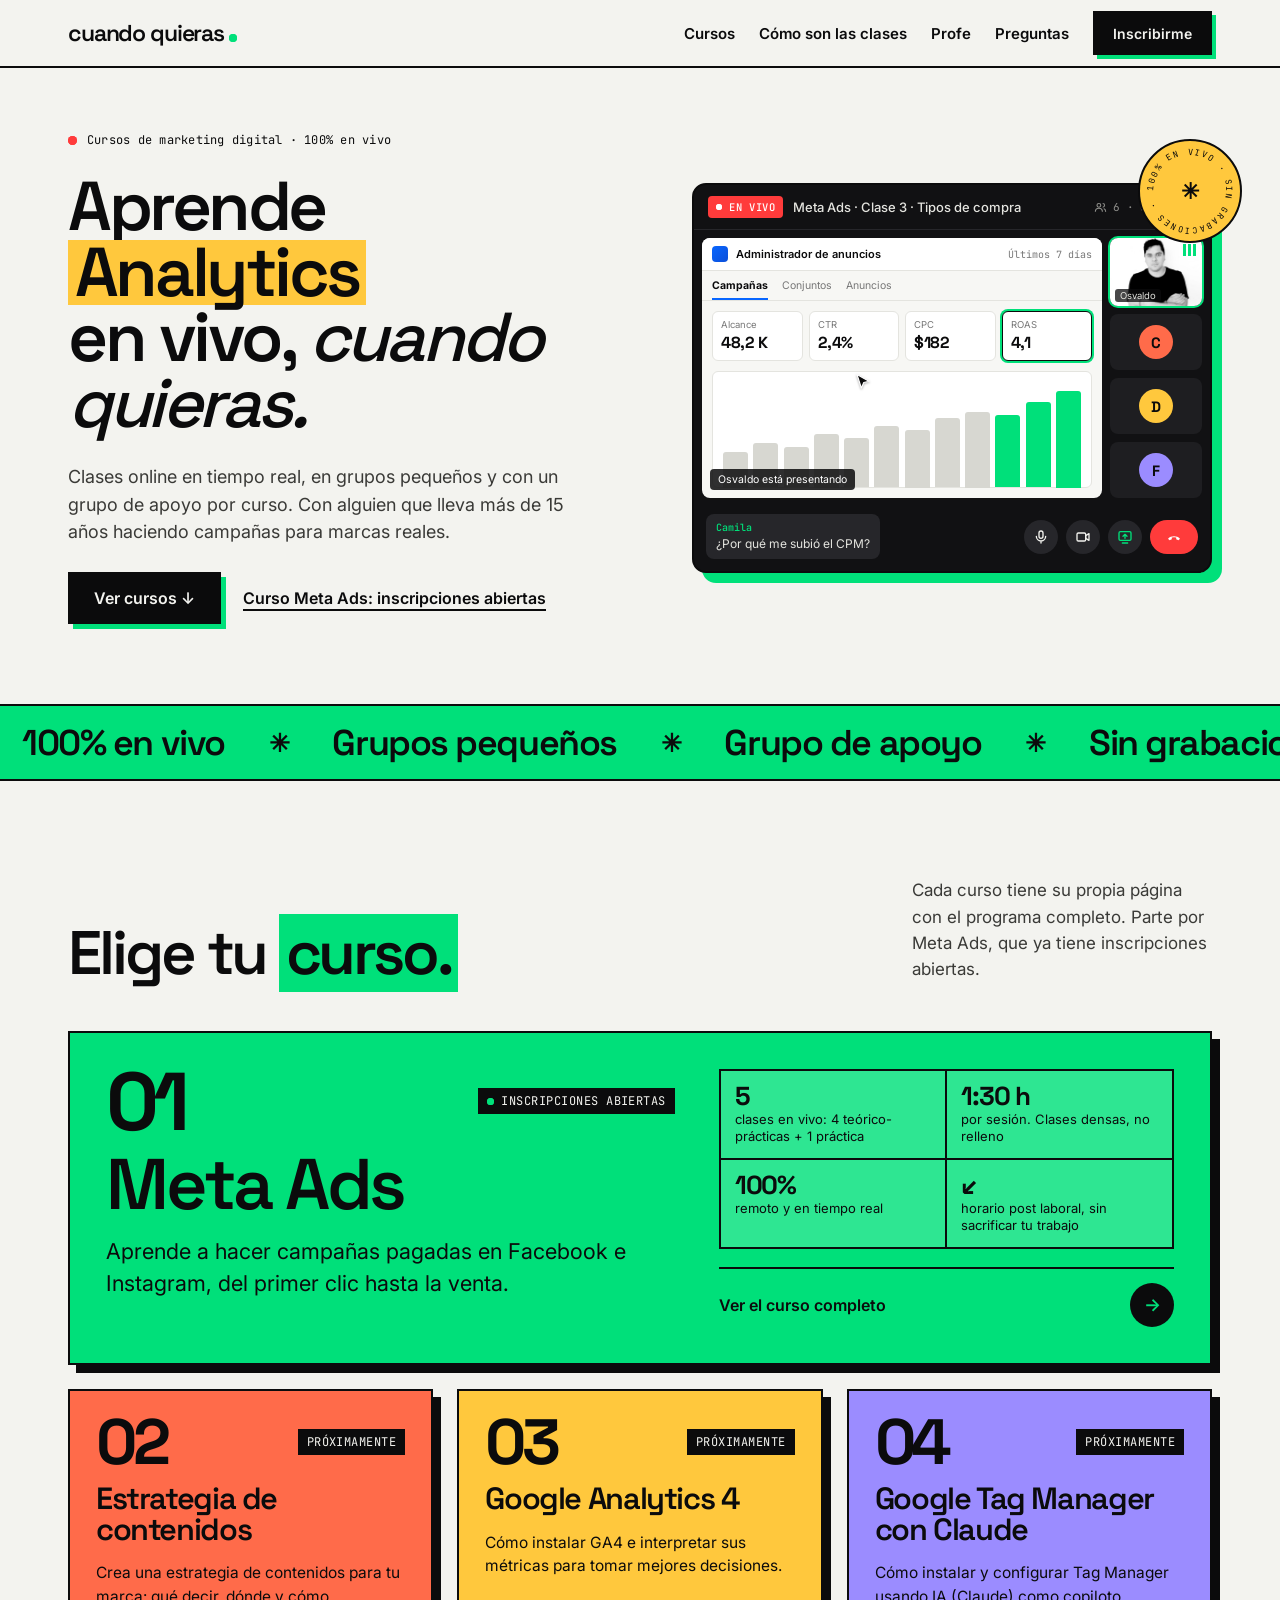
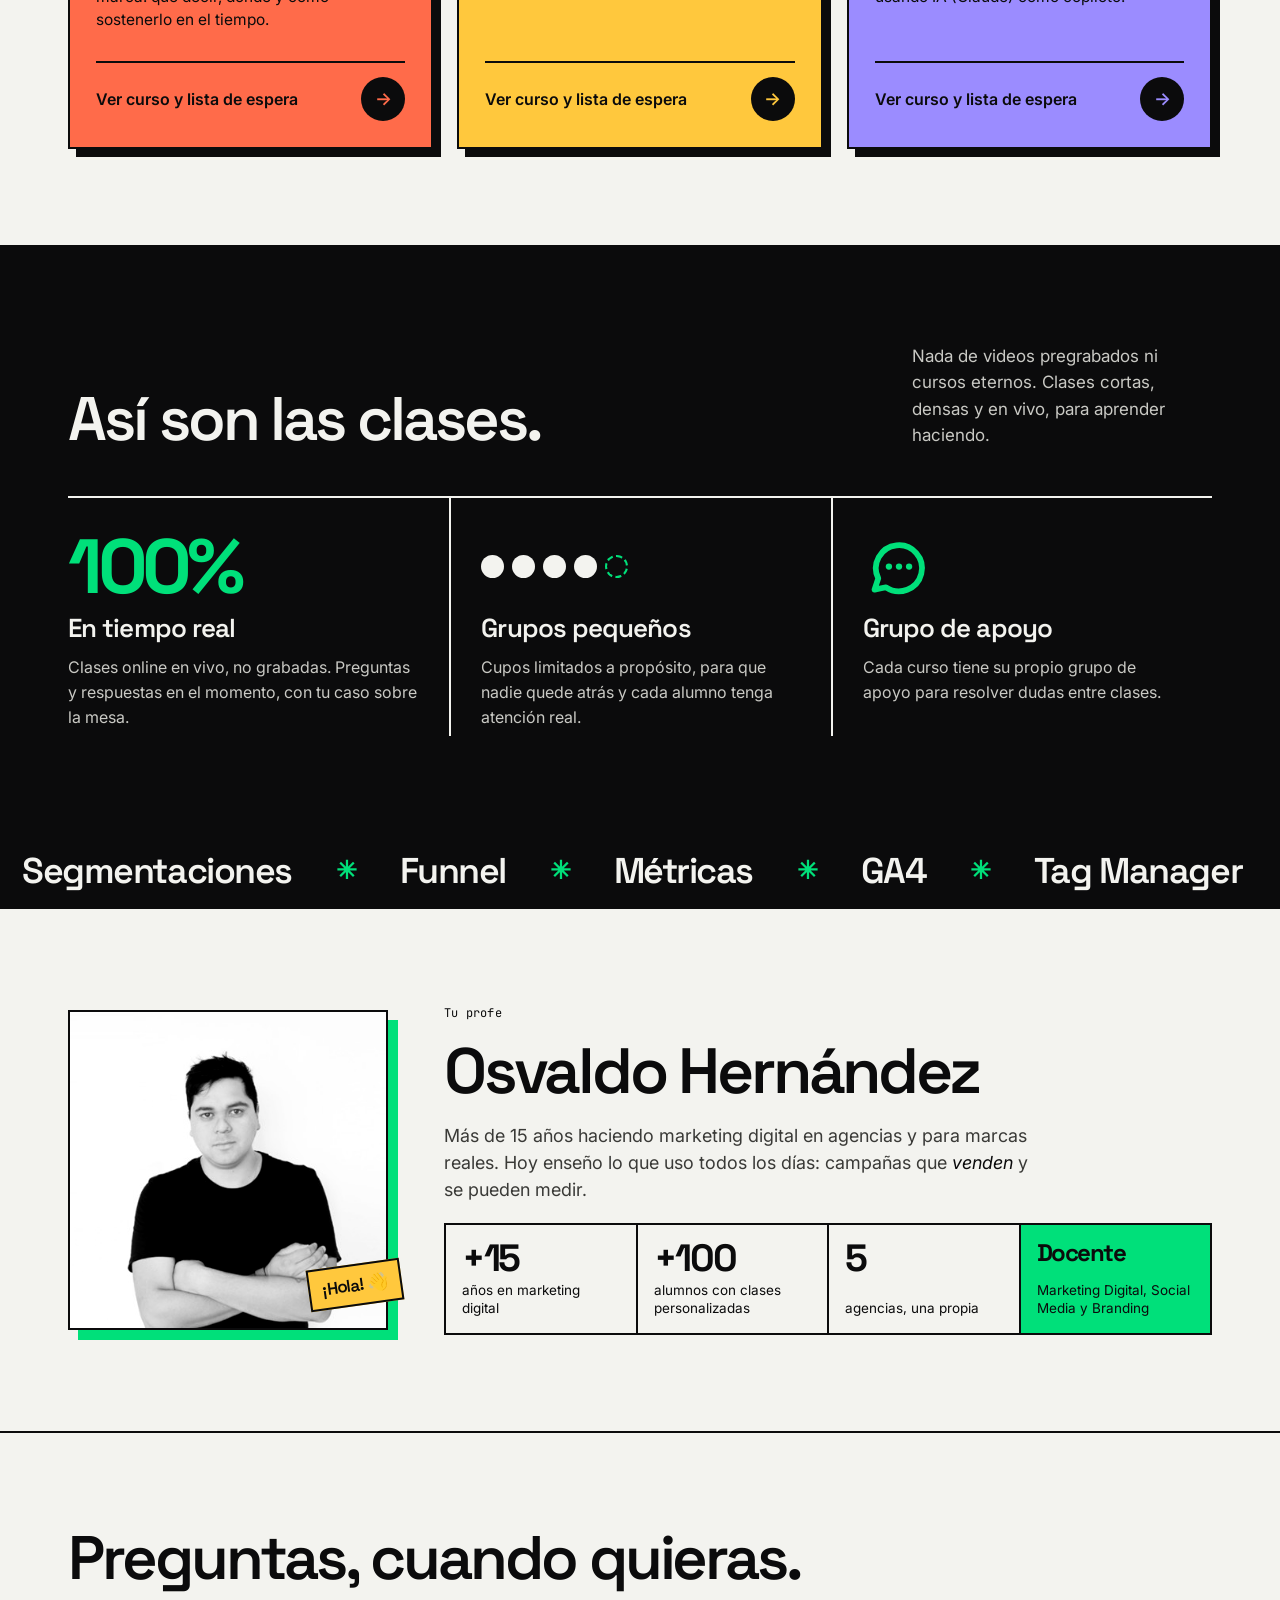
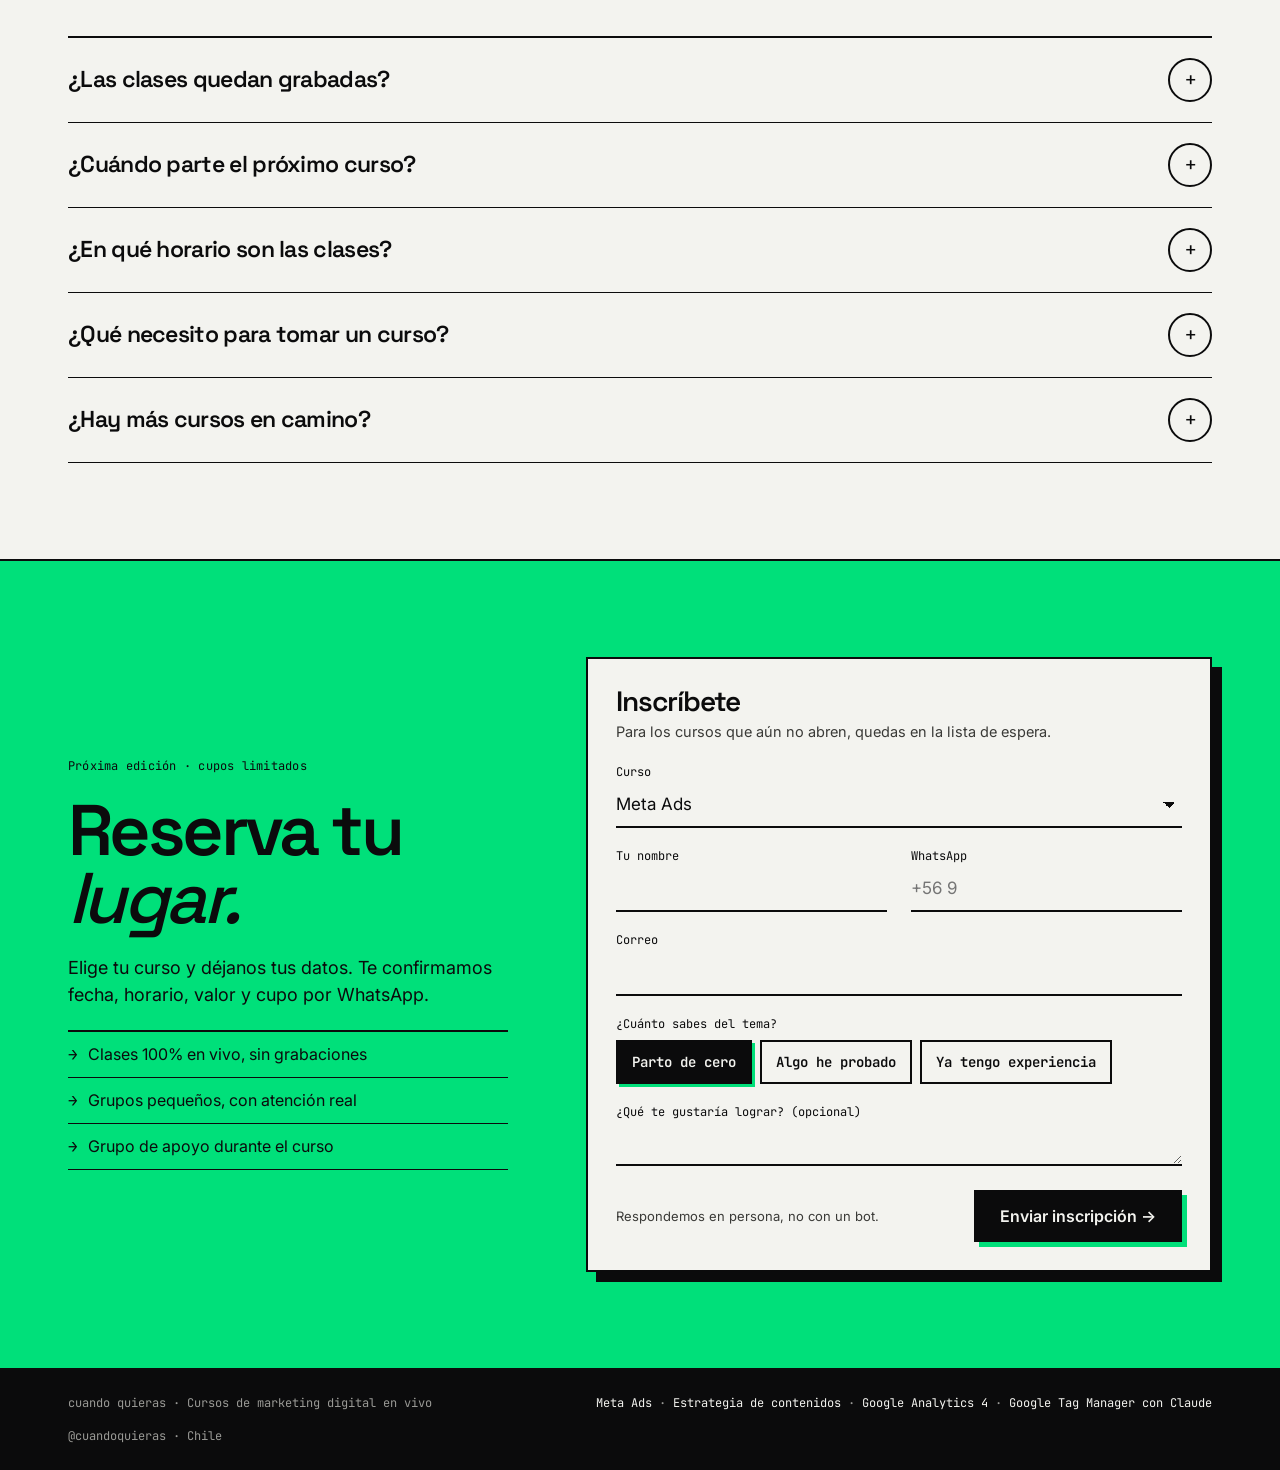
==== index.html @ 3cc482c2 "Etiqueta del botón y asunto correctos desde el HTML en cursos con lista de espera Co-Authored-By: Cl" ====
<!DOCTYPE html>
<html lang="es">
<head>
<meta charset="utf-8">
<!-- Google Tag Manager -->
<script>(function(w,d,s,l,i){w[l]=w[l]||[];w[l].push({'gtm.start':
new Date().getTime(),event:'gtm.js'});var f=d.getElementsByTagName(s)[0],
j=d.createElement(s),dl=l!='dataLayer'?'&l='+l:'';j.async=true;j.src=
'https://www.googletagmanager.com/gtm.js?id='+i+dl;f.parentNode.insertBefore(j,f);
})(window,document,'script','dataLayer','GTM-MJT5ZW97');</script>
<!-- End Google Tag Manager -->
<!-- Meta Pixel Code -->
<script>
!function(f,b,e,v,n,t,s)
{if(f.fbq)return;n=f.fbq=function(){n.callMethod?
n.callMethod.apply(n,arguments):n.queue.push(arguments)};
if(!f._fbq)f._fbq=n;n.push=n;n.loaded=!0;n.version='2.0';
n.queue=[];t=b.createElement(e);t.async=!0;
t.src=v;s=b.getElementsByTagName(e)[0];
s.parentNode.insertBefore(t,s)}(window, document,'script',
'https://connect.facebook.net/en_US/fbevents.js');
fbq('init', '610903285378216');
fbq('track', 'PageView');
</script>
<noscript><img height="1" width="1" style="display:none" alt="" src="https://www.facebook.com/tr?id=610903285378216&ev=PageView&noscript=1"></noscript>
<!-- End Meta Pixel Code -->
<meta name="viewport" content="width=device-width, initial-scale=1, viewport-fit=cover">
<title>cuando quieras — Cursos de marketing digital 100% en vivo</title>
<meta name="description" content="Cursos de Meta Ads, Google Analytics, Tag Manager y estrategia de contenidos. Clases 100% en vivo, en grupos pequeños y con grupo de apoyo.">
<link rel="canonical" href="https://www.cuandoquieras.website/">
<meta name="theme-color" content="#F3F3EF">
<meta property="og:type" content="website">
<meta property="og:title" content="cuando quieras — Cursos de marketing digital 100% en vivo">
<meta property="og:description" content="Cursos de Meta Ads, Google Analytics, Tag Manager y estrategia de contenidos. Clases 100% en vivo, en grupos pequeños y con grupo de apoyo.">
<meta property="og:url" content="https://www.cuandoquieras.website/">
<meta property="og:image" content="https://www.cuandoquieras.website/og-image.png">
<meta property="og:locale" content="es_CL">
<meta name="twitter:card" content="summary_large_image">
<link rel="icon" type="image/png" sizes="64x64" href="/favicon.png">
<link rel="apple-touch-icon" href="/apple-touch-icon.png">
<link rel="preconnect" href="https://fonts.googleapis.com">
<link rel="preconnect" href="https://fonts.gstatic.com" crossorigin>
<link href="https://fonts.googleapis.com/css2?family=Space+Grotesk:wght@500;600;700&family=Inter:wght@400;500;600&family=JetBrains+Mono:wght@400;500&display=swap" rel="stylesheet">
<link rel="stylesheet" href="/styles.css">
</head>
<body class="c-green">
<!-- Google Tag Manager (noscript) -->
<noscript><iframe src="https://www.googletagmanager.com/ns.html?id=GTM-MJT5ZW97" height="0" width="0" style="display:none;visibility:hidden" title="Google Tag Manager"></iframe></noscript>
<!-- End Google Tag Manager (noscript) -->
<header class="top">
<div class="wrap">
<a href="/" class="logo" aria-label="cuando quieras, inicio">cuando quieras<span class="dot"></span></a>
<nav class="nav" aria-label="Principal">
<a href="/#cursos">Cursos</a>
<a href="/#clases">Cómo son las clases</a>
<a href="/#profe">Profe</a>
<a href="/#preguntas">Preguntas</a>
<a href="#inscribete" class="btn btn-ink" data-cta="header">Inscribirme</a>
</nav>
</div>
</header>

<main>
<section class="hero">
<div class="wrap">
<div class="hero-txt">
<span class="mono" style="display:inline-flex;align-items:center;gap:10px"><span class="dot" style="--dc:#FF3B3B"></span>Cursos de marketing digital · 100% en vivo</span>
<h1 class="display">Aprende <span class="rot" id="rot"><span class="rot-word">Meta Ads</span></span><br>en vivo, <em style="font-weight:500">cuando quieras.</em></h1>
<p class="hero-sub">Clases online en tiempo real, en grupos pequeños y con un grupo de apoyo por curso. Con alguien que lleva más de 15 años haciendo campañas para marcas reales.</p>
<div class="hero-cta">
<a href="#cursos" class="btn btn-ink">Ver cursos ↓</a>
<a href="/meta-ads" class="link">Curso Meta Ads: inscripciones abiertas</a>
</div>
</div>
<div class="hero-side"><div class="badge-spin" aria-hidden="true"><svg viewBox="0 0 132 132"><defs><path id="circ" d="M66,66 m-48,0 a48,48 0 1,1 96,0 a48,48 0 1,1 -96,0"/></defs><text font-family="JetBrains Mono, monospace" font-size="11.2" letter-spacing="2.4" fill="#0B0B0C"><textPath href="#circ">100% EN VIVO · SIN GRABACIONES · </textPath></text></svg><b>✳</b></div><div class="call" role="img" aria-label="Así se ve una clase: videollamada en vivo donde el profe comparte el administrador de anuncios con un grupo pequeño">
<div class="call-top"><span class="live-tag"><span class="dot"></span>EN VIVO</span><span class="call-title">Meta Ads · Clase 3 · Tipos de compra</span><span class="call-meta"><svg width="13" height="13" viewBox="0 0 24 24" fill="none" stroke="#8E8E8A" stroke-width="2"><circle cx="9" cy="8" r="3.5"/><path d="M2.5 20a6.5 6.5 0 0 1 13 0M16 4.5a3.5 3.5 0 0 1 0 7M18 14a6 6 0 0 1 3.5 6"/></svg>6 · <span id="live-clock">00:42:10</span></span></div>
<div class="call-body">
<div class="share">
<div class="share-bar"><i></i><span>Administrador de anuncios</span><span>Últimos 7 días</span></div>
<div class="share-tabs"><b>Campañas</b><span>Conjuntos</span><span>Anuncios</span></div>
<div class="kpis"><div class="kpi"><small>Alcance</small><b>48,2 K</b></div><div class="kpi"><small>CTR</small><b>2,4%</b></div><div class="kpi"><small>CPC</small><b>$182</b></div><div class="kpi focus"><small>ROAS</small><b>4,1</b></div></div>
<div class="chart"><i class="" style="height:34%;animation-delay:0.00s"></i><i class="" style="height:42%;animation-delay:0.06s"></i><i class="" style="height:38%;animation-delay:0.12s"></i><i class="" style="height:51%;animation-delay:0.18s"></i><i class="" style="height:47%;animation-delay:0.24s"></i><i class="" style="height:58%;animation-delay:0.30s"></i><i class="" style="height:55%;animation-delay:0.36s"></i><i class="" style="height:66%;animation-delay:0.42s"></i><i class="" style="height:72%;animation-delay:0.48s"></i><i class="g" style="height:69%;animation-delay:0.54s"></i><i class="g" style="height:81%;animation-delay:0.60s"></i><i class="g" style="height:92%;animation-delay:0.66s"></i></div>
<svg class="cursor" viewBox="0 0 24 24"><path d="M4 2l16 9-7 1.6L9.8 20z" fill="#0B0B0C" stroke="#fff" stroke-width="1.5" stroke-linejoin="round"/></svg>
<span class="presenting">Osvaldo está presentando</span>
</div>
<div class="people">
<div class="p host"><img src="/osvaldo.jpg" alt=""><span class="eq"><i></i><i></i><i></i></span><span class="nm">Osvaldo</span></div>
<div class="p"><span class="av" style="background:#FF6B4A">C</span></div>
<div class="p"><span class="av" style="background:#FFC83D">D</span></div>
<div class="p"><span class="av" style="background:#9B8CFF">F</span></div>
</div>
</div>
<div class="call-foot"><div class="toast" id="live-chat" aria-hidden="true"><b>Camila</b>¿Por qué me subió el CPM?</div><div class="ctrls"><span class="ctrl"><svg viewBox="0 0 24 24" fill="none" stroke="#F3F3EF" stroke-width="2" stroke-linecap="round"><rect x="9" y="3" width="6" height="11" rx="3"/><path d="M5 11a7 7 0 0 0 14 0M12 18v3"/></svg></span><span class="ctrl"><svg viewBox="0 0 24 24" fill="none" stroke="#F3F3EF" stroke-width="2" stroke-linejoin="round"><rect x="3" y="6" width="13" height="12" rx="2"/><path d="M16 10l5-3v10l-5-3z"/></svg></span><span class="ctrl"><svg viewBox="0 0 24 24" fill="none" stroke="#00E07A" stroke-width="2" stroke-linecap="round" stroke-linejoin="round"><rect x="3" y="4" width="18" height="13" rx="2"/><path d="M12 14V8M9 11l3-3 3 3M8 21h8"/></svg></span><span class="ctrl end"><svg viewBox="0 0 24 24" fill="#fff"><path d="M3 14.5c4.9-4.7 13.1-4.7 18 0l-2.3 2.3-3.4-1.6v-2.4a11 11 0 0 0-6.6 0v2.4l-3.4 1.6z"/></svg></span></div></div>
</div></div>
</div>
</section>
<div class="band " aria-hidden="true"><div class="band-track"><span>100% en vivo</span><span>Grupos pequeños</span><span>Grupo de apoyo</span><span>Sin grabaciones</span><span>Horario post laboral</span><span>100% en vivo</span><span>Grupos pequeños</span><span>Grupo de apoyo</span><span>Sin grabaciones</span><span>Horario post laboral</span></div></div>

<section class="sec" id="cursos">
<div class="wrap sec-in">
<div class="sec-head"><h2 class="display">Elige tu <span class="hl">curso.</span></h2><p>Cada curso tiene su propia página con el programa completo. Parte por Meta Ads, que ya tiene inscripciones abiertas.</p></div>
<div class="courses">
<a href="/meta-ads" class="course feat c-green" data-curso="meta-ads">
<div class="feat-l">
<div class="course-top"><span class="course-n">01</span><span class="status"><span class="dot"></span>INSCRIPCIONES ABIERTAS</span></div>
<h3>Meta Ads</h3>
<p style="font-size:clamp(19px,1.7vw,24px);max-width:620px">Aprende a hacer campañas pagadas en Facebook e Instagram, del primer clic hasta la venta.</p>
</div>
<div class="feat-r">
<div class="feat-facts"><div><b>5</b><span>clases en vivo: 4 teórico-prácticas + 1 práctica</span></div><div><b>1:30 h</b><span>por sesión. Clases densas, no relleno</span></div><div><b>100%</b><span>remoto y en tiempo real</span></div><div><b>↙</b><span>horario post laboral, sin sacrificar tu trabajo</span></div></div>
<div class="course-go">Ver el curso completo<span class="arr">→</span></div>
</div>
</a>
<a href="/estrategia-de-contenidos" class="course c-coral" data-curso="estrategia-de-contenidos">
<div class="course-top"><span class="course-n">02</span><span class="status">PRÓXIMAMENTE</span></div>
<h3>Estrategia de contenidos</h3>
<p>Crea una estrategia de contenidos para tu marca: qué decir, dónde y cómo sostenerlo en el tiempo.</p>
<div class="course-go">Ver curso y lista de espera<span class="arr">→</span></div>
</a>
<a href="/google-analytics" class="course c-sun" data-curso="google-analytics">
<div class="course-top"><span class="course-n">03</span><span class="status">PRÓXIMAMENTE</span></div>
<h3>Google Analytics 4</h3>
<p>Cómo instalar GA4 e interpretar sus métricas para tomar mejores decisiones.</p>
<div class="course-go">Ver curso y lista de espera<span class="arr">→</span></div>
</a>
<a href="/google-tag-manager" class="course c-lila" data-curso="google-tag-manager">
<div class="course-top"><span class="course-n">04</span><span class="status">PRÓXIMAMENTE</span></div>
<h3>Google Tag Manager con Claude</h3>
<p>Cómo instalar y configurar Tag Manager usando IA (Claude) como copiloto.</p>
<div class="course-go">Ver curso y lista de espera<span class="arr">→</span></div>
</a>
</div>
</div>
</section>

<section class="sec dark" id="clases">
<div class="wrap sec-in">
<div class="sec-head"><h2 class="display">Así son las clases.</h2><p>Nada de videos pregrabados ni cursos eternos. Clases cortas, densas y en vivo, para aprender haciendo.</p></div>
<div class="attrs">
<div class="attr"><span class="attr-big">100%</span><h3>En tiempo real</h3><p>Clases online en vivo, no grabadas. Preguntas y respuestas en el momento, con tu caso sobre la mesa.</p></div>
<div class="attr"><span class="seats" aria-hidden="true"><i></i><i></i><i></i><i></i><i></i></span><h3>Grupos pequeños</h3><p>Cupos limitados a propósito, para que nadie quede atrás y cada alumno tenga atención real.</p></div>
<div class="attr"><span class="attr-ico" aria-hidden="true"><svg viewBox="0 0 24 24" fill="none"><path d="M4 20l1.3-3.9A8 8 0 1 1 8 19.2L4 20z" stroke="#00E07A" stroke-width="2" stroke-linejoin="round"/><circle cx="9" cy="12" r="1.1" fill="#00E07A"/><circle cx="12.5" cy="12" r="1.1" fill="#00E07A"/><circle cx="16" cy="12" r="1.1" fill="#00E07A"/></svg></span><h3>Grupo de apoyo</h3><p>Cada curso tiene su propio grupo de apoyo para resolver dudas entre clases.</p></div>
</div>
</div>
</section>
<div class="band ink" aria-hidden="true"><div class="band-track"><span>Segmentaciones</span><span>Funnel</span><span>Métricas</span><span>GA4</span><span>Tag Manager</span><span>Contenidos</span><span>Campañas reales</span><span>Segmentaciones</span><span>Funnel</span><span>Métricas</span><span>GA4</span><span>Tag Manager</span><span>Contenidos</span><span>Campañas reales</span></div></div>

<section class="sec" id="profe">
<div class="wrap sec-in">
<div class="profe">
<div class="profe-pic"><div class="ph"><img src="/osvaldo.jpg" alt="Osvaldo Hernández, profe de cuando quieras" width="400" height="400"></div><span class="sticker">¡Hola! 👋</span></div>
<div class="profe-txt">
<span class="mono">Tu profe</span>
<h2 class="display">Osvaldo Hernández</h2>
<p>Más de 15 años haciendo marketing digital en agencias y para marcas reales. Hoy enseño lo que uso todos los días: campañas que <em style="color:var(--ink)">venden</em> y se pueden medir.</p>
<div class="stats">
<div><b>+15</b><span>años en marketing digital</span></div>
<div><b>+100</b><span>alumnos con clases personalizadas</span></div>
<div><b>5</b><span>agencias, una propia</span></div>
<div style="background:var(--green)"><b style="font-size:24px;line-height:1">Docente</b><span>Marketing Digital, Social Media y Branding</span></div>
</div>
</div>
</div>
</div>
</section>

<section class="sec" id="preguntas">
<div class="wrap sec-in">
<div class="sec-head"><h2 class="display">Preguntas, cuando quieras.</h2></div>
<div class="faq"><details><summary>¿Las clases quedan grabadas?</summary><p>No. Las clases son 100% en vivo, en tiempo real. Por eso los grupos son pequeños y cada curso tiene su grupo de apoyo para las dudas entre clases.</p></details><details><summary>¿Cuándo parte el próximo curso?</summary><p>Cada edición tiene cupos limitados. Inscríbete y te confirmamos por WhatsApp la fecha, el horario, el valor y tu cupo.</p></details><details><summary>¿En qué horario son las clases?</summary><p>En horario post laboral, pensado para quienes trabajan durante el día.</p></details><details><summary>¿Qué necesito para tomar un curso?</summary><p>Un computador con buena conexión a internet. Las clases son 100% remotas.</p></details><details><summary>¿Hay más cursos en camino?</summary><p>Sí: Estrategia de contenidos, Google Analytics 4 y Google Tag Manager con Claude. Puedes sumarte a la lista de espera de cada uno desde su página.</p></details></div>
</div>
</section>

<section class="signup c-green">
<div class="wrap">
<div class="signup-txt">
<span class="mono">Próxima edición · cupos limitados</span>
<h2 class="display">Reserva tu<br><em style="font-weight:500">lugar.</em></h2>
<p>Elige tu curso y déjanos tus datos. Te confirmamos fecha, horario, valor y cupo por WhatsApp.</p>
<ul><li><span>→</span>Clases 100% en vivo, sin grabaciones</li><li><span>→</span>Grupos pequeños, con atención real</li><li><span>→</span>Grupo de apoyo durante el curso</li></ul>
</div>
<div class="fcard" id="inscribete">
<div class="fcard-h"><b>Inscríbete</b><span>Para los cursos que aún no abren, quedas en la lista de espera.</span></div>
<form class="form js-ins" action="https://formsubmit.co/osvaldo.hernandez.o@gmail.com" method="POST" novalidate>
<div class="field full"><label for="h-curso">Curso</label><select id="h-curso" class="in" name="curso_slug"><option value="meta-ads">Meta Ads</option><option value="estrategia-de-contenidos">Estrategia de contenidos (lista de espera)</option><option value="google-analytics">Google Analytics 4 (lista de espera)</option><option value="google-tag-manager">Google Tag Manager con Claude (lista de espera)</option></select></div>
<div class="field"><label for="h-nombre">Tu nombre</label><input id="h-nombre" class="in" type="text" name="nombre" autocomplete="name" required></div>
<div class="field"><label for="h-wa">WhatsApp</label><input id="h-wa" class="in" type="tel" name="whatsapp" autocomplete="tel" inputmode="tel" placeholder="+56 9" required></div>
<div class="field full"><label for="h-email">Correo</label><input id="h-email" class="in" type="email" name="email" autocomplete="email" inputmode="email" required></div>
<fieldset class="field full"><legend>¿Cuánto sabes del tema?</legend><div class="chips"><label><input type="radio" name="nivel" value="Parto de cero" checked><span>Parto de cero</span></label><label><input type="radio" name="nivel" value="Algo he probado"><span>Algo he probado</span></label><label><input type="radio" name="nivel" value="Ya tengo experiencia"><span>Ya tengo experiencia</span></label></div></fieldset>
<div class="field full"><label for="h-obj">¿Qué te gustaría lograr? (opcional)</label><textarea id="h-obj" class="in" name="objetivo" rows="1"></textarea></div>
<input type="hidden" name="tipo" value="Inscripción">
<input type="hidden" name="_subject" value="Inscripción: Meta Ads — cuando quieras">
<input type="hidden" name="_captcha" value="false">
<input type="hidden" name="_template" value="table">
<input type="text" name="_honey" style="display:none" tabindex="-1" autocomplete="off" aria-hidden="true">
<p class="err" role="alert" hidden></p>
<div class="form-end"><small>Respondemos en persona, no con un bot.</small><button type="submit" class="btn btn-ink">Enviar inscripción →</button></div>
</form>
<div class="done" hidden>
<span class="mono">Recibido ✓</span>
<h3 class="done-h">¡Listo!</h3>
<p class="done-p">Te escribimos por WhatsApp en menos de 24 h.</p>
<div class="done-actions"><a href="https://wa.me/56951179298" target="_blank" rel="noopener" class="btn btn-ink done-wa" data-ubicacion="inscripcion_ok">Escribir ahora por WhatsApp</a><a href="/#cursos" class="link">Ver otros cursos</a></div>
</div>
</div>
</div>
</section>
</main>
<a href="https://wa.me/56951179298?text=Hola%2C%20quiero%20informaci%C3%B3n%20sobre%20los%20cursos%20de%20cuando%20quieras" target="_blank" rel="noopener" class="wa off" data-ubicacion="boton_flotante" aria-label="Escríbenos por WhatsApp"><span class="dot"></span><svg width="20" height="20" viewBox="0 0 24 24" fill="none" aria-hidden="true"><path d="M4 20l1.3-3.9A8 8 0 1 1 8 19.2L4 20z" stroke="currentColor" stroke-width="1.8" stroke-linejoin="round"/><path d="M9 10.5c.5 1.6 1.9 3 3.5 3.5l1.2-1.1 2 .9c-.2 1.1-1.1 1.7-2.1 1.6A6.5 6.5 0 0 1 7.6 9.4c-.1-1 .5-1.9 1.6-2.1l.9 2-1.1 1.2z" fill="currentColor"/></svg><span class="wa-t">WhatsApp</span></a>
<footer class="foot">
<div class="wrap">
<span>cuando quieras · Cursos de marketing digital en vivo</span>
<span><a href="/meta-ads">Meta Ads</a> · <a href="/estrategia-de-contenidos">Estrategia de contenidos</a> · <a href="/google-analytics">Google Analytics 4</a> · <a href="/google-tag-manager">Google Tag Manager con Claude</a></span>
<span>@cuandoquieras · Chile</span>
</div>
</footer>
<script src="/main.js" defer></script>
</body>
</html>
---- styles.css ----
/* cuando quieras — cursos de marketing digital en vivo */
:root{
  --ink:#0B0B0C; --paper:#F3F3EF; --muted:#3A3A37; --line:#3A3A3D; --soft:#C9C9C4;
  --green:#00E07A; --coral:#FF6B4A; --sun:#FFC83D; --lila:#9B8CFF;
  --c:var(--green);
  --display:'Space Grotesk',sans-serif; --mono:'JetBrains Mono',monospace;
}
*{box-sizing:border-box}
html{scroll-behavior:smooth;-webkit-text-size-adjust:100%;text-size-adjust:100%}
body{margin:0;background:var(--paper);color:var(--ink);font-family:Inter,sans-serif;font-size:16px;overflow-x:hidden;-webkit-font-smoothing:antialiased;-webkit-tap-highlight-color:transparent}
a{color:inherit}
img{max-width:100%;display:block}
[hidden]{display:none!important}
:focus-visible{outline:3px solid var(--green);outline-offset:3px}
.wrap{max-width:1200px;margin:0 auto;padding:0 28px}
.mono{font-family:var(--mono);font-size:12px;letter-spacing:.02em}
.display{font-family:var(--display);font-weight:600;letter-spacing:-.05em;line-height:.95;margin:0}
.c-green{--c:var(--green)} .c-coral{--c:var(--coral)} .c-sun{--c:var(--sun)} .c-lila{--c:var(--lila)}
section[id],div[id]{scroll-margin-top:76px}

/* ---------- Animaciones ---------- */
@keyframes ping{0%{transform:scale(1);opacity:.75}100%{transform:scale(2.8);opacity:0}}
@keyframes spin{to{transform:rotate(360deg)}}
@keyframes marquee{from{transform:translateX(0)}to{transform:translateX(-50%)}}
@keyframes rise{from{opacity:0;transform:translateY(.35em)}to{opacity:1;transform:none}}
@keyframes bar{0%,100%{transform:scaleY(.3)}50%{transform:scaleY(1)}}
@keyframes pop{from{opacity:0;transform:translateY(8px) scale(.96)}to{opacity:1;transform:none}}
@keyframes float{0%,100%{transform:translateY(0) rotate(var(--r,0deg))}50%{transform:translateY(-8px) rotate(var(--r,0deg))}}
@keyframes grow{from{transform:scaleY(0)}to{transform:scaleY(1)}}
@keyframes cursor{0%{transform:translate(0,0)}30%{transform:translate(120px,-34px)}55%{transform:translate(170px,40px)}80%{transform:translate(40px,58px)}100%{transform:translate(0,0)}}
@keyframes ring{0%,100%{box-shadow:0 0 0 2px var(--green)}50%{box-shadow:0 0 0 4px var(--green)}}
.dot{position:relative;display:inline-block;width:9px;height:9px;flex-shrink:0}
.dot::before,.dot::after{content:'';position:absolute;inset:0;border-radius:50%;background:var(--dc,var(--green))}
.dot::before{animation:ping 1.8s cubic-bezier(0,0,.2,1) infinite}

/* ---------- Botones ---------- */
.btn{display:inline-flex;align-items:center;justify-content:center;gap:10px;min-height:52px;padding:0 24px;font-weight:600;font-size:16px;text-decoration:none;border:2px solid var(--ink);cursor:pointer;transition:transform .15s,box-shadow .15s;font-family:Inter,sans-serif;text-align:center;white-space:nowrap}
.btn-ink{background:var(--ink);color:var(--paper);box-shadow:5px 5px 0 var(--c)}
.btn-c{background:var(--c);color:var(--ink);box-shadow:5px 5px 0 var(--ink)}
.btn:disabled{opacity:.6;cursor:wait}
.btn:focus-visible{outline-color:var(--ink)}
.link{font-weight:600;text-decoration:underline;text-decoration-thickness:2px;text-underline-offset:5px;min-height:44px;display:inline-flex;align-items:center}
@media (hover:hover){
  .btn:hover{transform:translate(-2px,-2px)}
  .btn-ink:hover{box-shadow:7px 7px 0 var(--c)}
  .btn-c:hover{box-shadow:7px 7px 0 var(--ink)}
}
.btn:active{transform:translate(2px,2px)}

/* ---------- Header ---------- */
.top{position:sticky;top:0;z-index:30;background:var(--paper);border-bottom:2px solid var(--ink)}
.top .wrap{display:flex;align-items:center;justify-content:space-between;gap:16px;min-height:66px}
.logo{display:flex;align-items:center;gap:5px;min-height:44px;text-decoration:none;font-family:var(--display);font-weight:600;font-size:23px;letter-spacing:-.05em;white-space:nowrap}
.logo .dot{width:8px;height:8px;align-self:flex-end;margin-bottom:13px}
.nav{display:flex;align-items:center;gap:24px;font-weight:600;font-size:15px}
.nav a{text-decoration:none}
.nav a:not(.btn){min-height:44px;display:inline-flex;align-items:center}
@media (hover:hover){.nav a:not(.btn):hover{text-decoration:underline;text-underline-offset:5px;text-decoration-thickness:2px}}
.nav .btn{min-height:44px;padding:0 18px;font-size:14px;box-shadow:4px 4px 0 var(--c)}
@media (max-width:900px){.nav a:not(.btn){display:none}}

/* ---------- Hero home ---------- */
.hero{position:relative;overflow:hidden;border-bottom:2px solid var(--ink)}
.hero .wrap{position:relative;z-index:1;display:grid;grid-template-columns:minmax(0,1fr) minmax(0,520px);gap:56px;align-items:center;padding-top:64px;padding-bottom:80px}
.hero-txt{min-width:0;display:flex;flex-direction:column;gap:26px}
.hero h1{font-size:clamp(44px,5.4vw,80px)}
.rot{display:inline-block;padding:0 .1em;background:var(--c);transition:background .4s;-webkit-box-decoration-break:clone;box-decoration-break:clone}
.rot-word{display:inline-block;animation:rise .5s cubic-bezier(.2,.8,.2,1) both}
.hero-sub{margin:0;max-width:500px;font-size:18px;line-height:1.55;color:var(--muted)}
.hero-cta{display:flex;flex-wrap:wrap;gap:14px 22px;align-items:center}
.hero-side{position:relative;min-width:0}
.badge-spin{position:absolute;z-index:3;top:-44px;right:-30px;width:104px;height:104px;border-radius:50%;background:var(--sun);border:2px solid var(--ink);display:flex;align-items:center;justify-content:center}
.badge-spin svg{position:absolute;inset:0;width:100%;height:100%;animation:spin 14s linear infinite}
.badge-spin b{font-family:var(--display);font-size:22px}
@media (max-width:980px){.hero .wrap{grid-template-columns:1fr;gap:64px}.hero-side{max-width:560px}}

/* ---------- Videollamada (mock) ---------- */
.call{background:#111113;color:var(--paper);border:2px solid var(--ink);box-shadow:10px 10px 0 var(--green);border-radius:14px;overflow:hidden;font-size:13px}
.call-top{display:flex;align-items:center;gap:10px;padding:11px 14px;border-bottom:1px solid #26262A}
.live-tag{display:inline-flex;align-items:center;gap:7px;background:#FF3B3B;color:#fff;padding:4px 8px;border-radius:4px;font-family:var(--mono);font-size:10.5px;font-weight:500;letter-spacing:.06em}
.live-tag .dot{--dc:#fff;width:6px;height:6px}
.call-title{flex:1;min-width:0;white-space:nowrap;overflow:hidden;text-overflow:ellipsis;color:#E4E4DF;font-weight:500}
.call-meta{font-family:var(--mono);font-size:11px;color:#8E8E8A;display:flex;align-items:center;gap:6px}
.call-body{display:grid;grid-template-columns:minmax(0,1fr) 92px;gap:8px;padding:8px}
.share{position:relative;background:#F7F7F4;color:var(--ink);border-radius:8px;overflow:hidden;min-height:260px;display:flex;flex-direction:column}
.share-bar{display:flex;align-items:center;gap:8px;padding:8px 10px;background:#fff;border-bottom:1px solid #E4E4DF;font-size:11px;font-weight:600}
.share-bar i{width:16px;height:16px;border-radius:4px;background:linear-gradient(135deg,#0866FF,#0B4FD9);flex-shrink:0}
.share-bar span:last-child{margin-left:auto;font-family:var(--mono);font-weight:400;color:#777;font-size:10px}
.share-tabs{display:flex;gap:14px;padding:8px 10px 0;font-size:10.5px;color:#777;border-bottom:1px solid #E4E4DF}
.share-tabs b{color:var(--ink);border-bottom:2px solid #0866FF;padding-bottom:6px}
.kpis{display:grid;grid-template-columns:repeat(4,1fr);gap:6px;padding:10px}
.kpi{background:#fff;border:1px solid #E4E4DF;border-radius:6px;padding:7px 8px;display:flex;flex-direction:column;gap:2px}
.kpi small{font-size:9.5px;color:#777}
.kpi b{font-family:var(--display);font-size:16px;letter-spacing:-.03em}
.kpi.focus{border-color:var(--ink);box-shadow:0 0 0 2px var(--green)}
.chart{flex:1;margin:0 10px 10px;background:#fff;border:1px solid #E4E4DF;border-radius:6px;display:flex;align-items:flex-end;gap:5px;padding:10px 10px 0;min-height:96px}
.chart i{flex:1;background:#D7D7D1;border-radius:3px 3px 0 0;transform-origin:bottom;animation:grow .9s cubic-bezier(.2,.8,.2,1) both}
.chart i.g{background:var(--green)}
.cursor{position:absolute;left:38%;top:52%;width:18px;height:18px;animation:cursor 7s ease-in-out infinite;filter:drop-shadow(0 1px 1px rgba(0,0,0,.3))}
.presenting{position:absolute;left:8px;bottom:8px;background:rgba(11,11,12,.85);color:#fff;font-size:10.5px;padding:4px 8px;border-radius:4px}
.people{display:flex;flex-direction:column;gap:8px}
.p{position:relative;flex:1;min-height:56px;background:#1E1E21;border-radius:8px;display:flex;align-items:center;justify-content:center;overflow:hidden}
.p .av{width:34px;height:34px;border-radius:50%;display:flex;align-items:center;justify-content:center;font-family:var(--display);font-weight:700;font-size:15px;color:var(--ink)}
.p .nm{position:absolute;left:5px;bottom:4px;font-size:9.5px;color:#E4E4DF}
.p.host{flex:1.6;box-shadow:0 0 0 2px var(--green);animation:ring 1.6s ease-in-out infinite}
.p.host img{position:absolute;inset:0;width:100%;height:100%;object-fit:cover;filter:grayscale(1) contrast(1.05)}
.p.host .nm{background:rgba(11,11,12,.75);padding:1px 5px;border-radius:3px}
.eq{position:absolute;right:6px;top:6px;display:flex;gap:2px;align-items:flex-end;height:12px}
.eq i{width:3px;height:100%;background:var(--green);transform-origin:bottom;animation:bar .9s ease-in-out infinite}
.eq i:nth-child(2){animation-delay:.2s}.eq i:nth-child(3){animation-delay:.4s}
.call-foot{display:flex;align-items:center;justify-content:space-between;gap:10px;padding:8px 12px 12px;min-height:58px}
.ctrls{display:flex;gap:8px;flex-shrink:0}
.ctrl{width:34px;height:34px;border-radius:50%;background:#26262A;display:flex;align-items:center;justify-content:center}
.ctrl svg{width:16px;height:16px}
.ctrl.end{background:#FF3B3B;width:48px;border-radius:17px}
.toast{max-width:62%;background:#26262A;border-radius:8px;padding:7px 10px;font-size:12px;line-height:1.35;color:#E4E4DF;animation:pop .35s ease-out both}
.toast b{display:block;font-family:var(--mono);font-weight:500;font-size:10px;color:var(--green);margin-bottom:1px}

/* ---------- Marquee ---------- */
.band{background:var(--green);border-bottom:2px solid var(--ink);overflow:hidden;padding:14px 0}
.band-track{display:flex;width:max-content;animation:marquee 32s linear infinite}
.band span{font-family:var(--display);font-weight:600;font-size:clamp(24px,2.8vw,40px);letter-spacing:-.04em;white-space:nowrap;padding:0 22px;display:flex;align-items:center;gap:44px}
.band span::after{content:'✳';font-size:.7em}
.band.ink{background:var(--ink);color:var(--paper)}
.band.ink span::after{color:var(--green)}

/* ---------- Secciones ---------- */
.sec{border-bottom:2px solid var(--ink)}
.sec-in{padding-top:96px;padding-bottom:96px}
.sec-head{display:flex;flex-wrap:wrap;gap:16px 48px;align-items:flex-end;justify-content:space-between;margin-bottom:48px}
.sec-head h2{font-size:clamp(38px,4.8vw,72px);flex:999 1 520px}
.sec-head p{margin:0;flex:1 1 300px;font-size:17px;line-height:1.55;color:var(--muted)}
.dark{background:var(--ink);color:var(--paper)}
.dark .sec-head p{color:var(--soft)}
.hl{background:var(--green);padding:0 .1em}

/* ---------- Tarjetas de cursos ---------- */
.courses{display:grid;grid-template-columns:repeat(3,minmax(0,1fr));gap:24px}
.course{position:relative;display:flex;flex-direction:column;gap:16px;min-height:360px;padding:26px;background:var(--c);color:var(--ink);text-decoration:none;border:2px solid var(--ink);box-shadow:8px 8px 0 var(--ink);transition:transform .2s,box-shadow .2s}
.course-top{display:flex;justify-content:space-between;align-items:center;gap:10px}
.course-n{font-family:var(--display);font-weight:700;font-size:64px;letter-spacing:-.07em;line-height:.8}
.status{display:inline-flex;align-items:center;gap:7px;background:var(--ink);color:var(--paper);padding:5px 9px;font-family:var(--mono);font-size:12px;letter-spacing:.04em}
.status .dot{width:7px;height:7px}
.course h3{margin:0;font-family:var(--display);font-weight:600;font-size:clamp(28px,2.4vw,36px);line-height:1;letter-spacing:-.045em}
.course p{margin:0;font-size:15.5px;line-height:1.5}
.course-go{margin-top:auto;display:flex;justify-content:space-between;align-items:center;gap:12px;border-top:2px solid var(--ink);padding-top:14px;font-weight:600;font-size:16px}
.course-go .arr{width:44px;height:44px;flex-shrink:0;border-radius:50%;background:var(--ink);color:var(--c);display:flex;align-items:center;justify-content:center;font-size:18px;transition:transform .2s}
@media (hover:hover){
  .course:hover{transform:translate(-3px,-3px) rotate(-.5deg);box-shadow:11px 11px 0 var(--ink)}
  .course:hover .arr{transform:rotate(-45deg)}
}
.course.feat{grid-column:1/-1;min-height:0;display:grid;grid-template-columns:minmax(0,1.25fr) minmax(0,1fr);gap:24px 44px;padding:36px}
.course.feat h3{font-size:clamp(48px,5.6vw,84px);line-height:.9}
.course.feat .course-n{font-size:clamp(64px,6.4vw,100px)}
.feat-l,.feat-r{display:flex;flex-direction:column;gap:18px;min-width:0}
.feat-r{justify-content:flex-end}
.feat-facts{display:grid;grid-template-columns:1fr 1fr;border-top:2px solid var(--ink);border-left:2px solid var(--ink)}
.feat-facts div{border-right:2px solid var(--ink);border-bottom:2px solid var(--ink);padding:12px 14px;display:flex;flex-direction:column;gap:2px;background:rgba(255,255,255,.18)}
.feat-facts b{font-family:var(--display);font-size:26px;letter-spacing:-.05em;line-height:1}
.feat-facts span{font-size:13px;line-height:1.35}
@media (max-width:980px){.courses{grid-template-columns:1fr 1fr}.course.feat{grid-template-columns:1fr}}
@media (max-width:640px){.courses{grid-template-columns:1fr}}

/* ---------- Atributos ---------- */
.attrs{display:grid;grid-template-columns:repeat(3,minmax(0,1fr));border-top:2px solid currentColor}
.attr{padding:34px 30px 6px 0;display:flex;flex-direction:column;gap:14px}
.attr + .attr{padding-left:30px;border-left:2px solid currentColor}
.attr-big{font-family:var(--display);font-weight:700;font-size:clamp(60px,6vw,92px);letter-spacing:-.07em;line-height:.8;color:var(--green);height:clamp(52px,5.4vw,80px);display:flex;align-items:center}
.attr h3{margin:0;font-family:var(--display);font-weight:600;font-size:26px;letter-spacing:-.035em;line-height:1}
.attr p{margin:0;font-size:16px;line-height:1.55;color:var(--soft)}
.sec:not(.dark) .attr p{color:var(--muted)}
.seats{display:flex;gap:8px;align-items:center;height:clamp(52px,5.4vw,80px)}
.seats i{width:clamp(18px,1.8vw,26px);aspect-ratio:1;border-radius:50%;background:var(--paper)}
.sec:not(.dark) .seats i{background:var(--ink)}
.seats i:last-child,.sec:not(.dark) .seats i:last-child{background:transparent;border:2px dashed var(--green)}
.attr-ico{height:clamp(52px,5.4vw,80px);display:flex;align-items:center}
.attr-ico svg{height:100%;width:auto}
@media (max-width:760px){.attrs{grid-template-columns:1fr}.attr,.attr + .attr{padding:28px 0 22px;border-left:0}.attr + .attr{border-top:2px solid currentColor}}

/* ---------- Profe ---------- */
.profe{display:grid;grid-template-columns:minmax(0,320px) minmax(0,1fr);gap:56px;align-items:center}
.profe-pic{position:relative;max-width:320px}
.profe-pic .ph{aspect-ratio:1;border:2px solid var(--ink);box-shadow:10px 10px 0 var(--green);overflow:hidden;background:#E2E2DC}
.profe-pic img{width:100%;height:100%;object-fit:cover;filter:grayscale(1) contrast(1.05)}
.sticker{--r:-8deg;position:absolute;right:-14px;bottom:24px;background:var(--sun);border:2px solid var(--ink);padding:8px 12px;font-family:var(--display);font-weight:600;font-size:17px;letter-spacing:-.03em;transform:rotate(var(--r));animation:float 5s ease-in-out infinite}
.profe-txt{display:flex;flex-direction:column;gap:20px;min-width:0}
.profe-txt h2{font-size:clamp(40px,5vw,76px)}
.profe-txt > p{margin:0;font-size:18px;line-height:1.5;color:var(--muted);max-width:600px}
.stats{display:grid;grid-template-columns:repeat(4,minmax(0,1fr));border-top:2px solid var(--ink);border-left:2px solid var(--ink)}
.stats div{border-right:2px solid var(--ink);border-bottom:2px solid var(--ink);padding:16px;display:flex;flex-direction:column;gap:6px;min-height:110px;justify-content:space-between}
.stats b{font-family:var(--display);font-size:38px;letter-spacing:-.06em;line-height:.9}
.stats span{font-size:13.5px;line-height:1.35}
@media (max-width:900px){.profe{grid-template-columns:1fr;gap:40px}.stats{grid-template-columns:1fr 1fr}}

/* ---------- FAQ ---------- */
.faq{border-top:2px solid currentColor}
.faq details{border-bottom:1px solid currentColor}
.faq summary{list-style:none;cursor:pointer;display:flex;justify-content:space-between;gap:20px;align-items:center;padding:20px 0;font-family:var(--display);font-weight:600;font-size:clamp(19px,1.8vw,24px);letter-spacing:-.03em;line-height:1.15}
.faq summary::-webkit-details-marker{display:none}
.faq summary::after{content:'+';flex-shrink:0;width:40px;height:40px;border:2px solid currentColor;border-radius:50%;display:flex;align-items:center;justify-content:center;font-family:var(--mono);font-size:19px;font-weight:400;transition:transform .2s}
.faq details[open] summary::after{transform:rotate(45deg);background:var(--green);color:var(--ink);border-color:var(--ink)}
.faq p{margin:0 0 22px;max-width:720px;font-size:16.5px;line-height:1.55;color:var(--muted)}

/* ---------- Formulario (componente) ---------- */
.fcard{background:var(--paper);color:var(--ink);border:2px solid var(--ink);box-shadow:10px 10px 0 var(--ink);padding:28px}
.fcard-h{display:flex;flex-direction:column;gap:6px;margin-bottom:22px}
.fcard-h b{font-family:var(--display);font-weight:600;font-size:28px;letter-spacing:-.04em;line-height:1}
.fcard-h span{font-size:14.5px;line-height:1.45;color:var(--muted)}
.form{display:grid;grid-template-columns:repeat(2,minmax(0,1fr));gap:20px 24px}
.field{display:flex;flex-direction:column;gap:2px;min-width:0}
.field.full{grid-column:1/-1}
.field label,.field legend{font-family:var(--mono);font-size:12px;padding:0}
.in{width:100%;border:0;border-bottom:2px solid var(--ink);background:transparent;padding:10px 0;font:inherit;font-size:17px;color:var(--ink);outline:none;border-radius:0}
.in:focus{border-bottom-color:var(--green)}
.in:focus-visible{outline:none}
select.in{appearance:none;-webkit-appearance:none;cursor:pointer;padding-right:28px;text-overflow:ellipsis;white-space:nowrap;overflow:hidden;background-image:linear-gradient(45deg,transparent 50%,var(--ink) 50%),linear-gradient(135deg,var(--ink) 50%,transparent 50%);background-position:calc(100% - 13px) 55%,calc(100% - 7px) 55%;background-size:6px 6px;background-repeat:no-repeat}
textarea.in{resize:vertical;min-height:44px}
fieldset.field{border:0;margin:0;padding:0}
.chips{display:flex;flex-wrap:wrap;gap:8px;margin-top:8px}
.chips label{cursor:pointer}
.chips input{position:absolute;opacity:0;pointer-events:none;font-size:16px}
.chips span{display:inline-flex;align-items:center;min-height:44px;padding:0 14px;border:2px solid var(--ink);font-size:14px;font-weight:600;transition:background .15s}
.chips input:checked + span{background:var(--ink);color:var(--paper);box-shadow:3px 3px 0 var(--c)}
.chips input:focus-visible + span{outline:3px solid var(--green);outline-offset:2px}
.form-end{grid-column:1/-1;display:flex;flex-wrap:wrap;gap:12px 20px;align-items:center;justify-content:space-between;margin-top:4px}
.form-end small{font-size:13px;color:var(--muted)}
.err{grid-column:1/-1;margin:0;color:#B42318;font-size:14.5px}
.done{display:flex;flex-direction:column;gap:16px;align-items:flex-start}
.done h3{margin:0;font-family:var(--display);font-weight:600;font-size:clamp(34px,3.6vw,52px);letter-spacing:-.05em;line-height:1}
.done p{margin:0;font-size:16.5px;line-height:1.5;max-width:480px}
.done-actions{display:flex;flex-wrap:wrap;gap:12px 20px;align-items:center}

/* Formulario del home */
.signup{background:var(--green);border-bottom:2px solid var(--ink)}
.signup .wrap{display:grid;grid-template-columns:minmax(0,.85fr) minmax(0,1.15fr);gap:56px;align-items:center;padding-top:96px;padding-bottom:96px}
.signup-txt{display:flex;flex-direction:column;gap:22px}
.signup-txt h2{font-size:clamp(44px,5.6vw,84px)}
.signup-txt p{margin:0;font-size:18px;line-height:1.5;max-width:440px}
.signup-txt ul{margin:0;padding:0;list-style:none;border-top:2px solid var(--ink);max-width:440px}
.signup-txt li{display:flex;gap:10px;padding:12px 0;border-bottom:1px solid var(--ink);font-size:16px}
.signup-txt li span{font-family:var(--mono)}
@media (max-width:900px){.signup .wrap{grid-template-columns:1fr;gap:40px}}

/* ---------- Footer y WhatsApp ---------- */
.foot{background:var(--ink);color:#9A9A96}
.foot .wrap{display:flex;flex-wrap:wrap;justify-content:space-between;gap:14px;padding-top:24px;padding-bottom:24px;font-family:var(--mono);font-size:12px;line-height:1.6}
.foot a{color:var(--paper);text-decoration:none}
.wa{position:fixed;right:calc(16px + env(safe-area-inset-right));bottom:calc(16px + env(safe-area-inset-bottom));z-index:40;display:inline-flex;align-items:center;gap:9px;min-height:52px;padding:0 18px 0 14px;background:var(--ink);color:var(--paper);text-decoration:none;border:2px solid var(--ink);box-shadow:4px 4px 0 var(--green);font-weight:600;font-size:14px;transition:opacity .25s,transform .25s}
.wa.off{opacity:0;transform:translateY(16px);pointer-events:none}

/* ---------- Landing de curso ---------- */
.lhero{background:var(--c);border-bottom:2px solid var(--ink);position:relative;overflow:hidden}
.lhero .wrap{position:relative;z-index:1;padding-top:44px;padding-bottom:72px;display:grid;grid-template-columns:minmax(0,1fr) minmax(0,460px);gap:28px 56px;align-items:start}
.lhero-txt{display:flex;flex-direction:column;gap:24px;min-width:0;padding-top:8px}
.crumbs{display:flex;flex-wrap:wrap;gap:4px 10px;align-items:center}
.crumbs a{text-decoration:none;font-family:var(--mono);font-size:12px;min-height:44px;display:inline-flex;align-items:center}
@media (hover:hover){.crumbs a:hover{text-decoration:underline}}
.lhero h1{font-size:clamp(50px,6.6vw,96px);line-height:.86;letter-spacing:-.065em}
.lhero h1 em{font-weight:500}
.lhero-txt > p{margin:0;max-width:560px;font-family:var(--display);font-weight:500;font-size:clamp(20px,1.9vw,26px);line-height:1.2;letter-spacing:-.025em}
.mini{display:flex;flex-wrap:wrap;gap:8px}
.mini span{display:inline-flex;align-items:center;gap:7px;border:2px solid var(--ink);padding:6px 11px;font-size:13.5px;font-weight:600;background:rgba(255,255,255,.22)}
.lhero .fcard{position:relative}
.ghost-n{position:absolute;left:-1vw;bottom:-5vw;font-family:var(--display);font-weight:700;font-size:clamp(220px,30vw,460px);line-height:.8;letter-spacing:-.08em;color:rgba(11,11,12,.07);pointer-events:none;user-select:none}
@media (max-width:980px){.lhero .wrap{grid-template-columns:1fr}.lhero .fcard{max-width:560px}}
.facts-wrap{border-bottom:2px solid var(--ink)}
.facts{display:grid;grid-template-columns:repeat(4,minmax(0,1fr))}
.facts div:first-child{padding-left:0}
.facts div{padding:24px 24px;border-right:2px solid var(--ink);min-width:0;display:flex;flex-direction:column;gap:6px}
.facts div:last-child{border-right:0}
.facts b{font-family:var(--display);font-size:clamp(34px,3.4vw,50px);letter-spacing:-.06em;line-height:.9}
.facts span{font-size:14.5px;color:var(--muted)}
@media (max-width:900px){.facts{grid-template-columns:1fr 1fr}.facts div:nth-child(2){border-right:0}.facts div:nth-child(-n+2){border-bottom:2px solid var(--ink)}.facts div:nth-child(odd){padding-left:0}}
.who{display:grid;grid-template-columns:repeat(4,minmax(0,1fr));gap:20px}
.who-card{border:2px solid var(--ink);background:#fff;padding:22px;display:flex;flex-direction:column;gap:10px;box-shadow:6px 6px 0 var(--c)}
.who-card .em{font-size:30px;line-height:1}
.who-card h3{margin:0;font-family:var(--display);font-weight:600;font-size:21px;letter-spacing:-.03em;line-height:1.1}
.who-card p{margin:0;font-size:15px;line-height:1.5;color:var(--muted)}
@media (max-width:1000px){.who{grid-template-columns:1fr 1fr}}
@media (max-width:600px){.who{grid-template-columns:1fr}}
.mods{border-top:2px solid var(--paper)}
.mod{display:grid;grid-template-columns:100px minmax(0,1fr) auto;gap:12px 28px;align-items:start;padding:26px 0;border-bottom:1px solid var(--line)}
.mod-n{font-family:var(--display);font-weight:700;font-size:clamp(42px,4.2vw,64px);letter-spacing:-.07em;line-height:.8;color:var(--c)}
.mod h3{margin:0 0 10px;font-family:var(--display);font-weight:600;font-size:clamp(24px,2.4vw,34px);letter-spacing:-.04em;line-height:1.05}
.mod p{margin:0;font-size:16.5px;line-height:1.55;color:var(--soft);max-width:640px}
.tag{font-family:var(--mono);font-size:12px;border:1px solid var(--line);padding:5px 9px;color:var(--soft);white-space:nowrap}
.tag.on{background:var(--c);color:var(--ink);border-color:var(--c)}
@media (max-width:700px){.mod{grid-template-columns:1fr;gap:10px}.mod .tag{justify-self:start}}
.soon-box{border:2px dashed var(--paper);padding:36px;display:flex;flex-direction:column;gap:16px;max-width:820px}
.soon-box p{margin:0;font-size:17px;line-height:1.55;color:var(--soft)}
.final{background:var(--c);border-bottom:2px solid var(--ink)}
.final .wrap{padding-top:88px;padding-bottom:88px;display:flex;flex-direction:column;gap:24px;align-items:flex-start}
.final h2{font-size:clamp(44px,6.4vw,100px);line-height:.9}
.final p{margin:0;font-size:18px;line-height:1.5;max-width:520px}
.others{display:grid;grid-template-columns:repeat(3,minmax(0,1fr));gap:18px}
.other{display:flex;flex-direction:column;gap:10px;padding:22px;min-height:170px;background:var(--c);border:2px solid var(--ink);box-shadow:5px 5px 0 var(--ink);text-decoration:none;color:var(--ink);transition:transform .2s}
@media (hover:hover){.other:hover{transform:translate(-3px,-3px)}}
.other b{font-family:var(--display);font-size:24px;letter-spacing:-.04em;line-height:1.05}
.other span:last-child{margin-top:auto;font-weight:600}
@media (max-width:800px){.others{grid-template-columns:1fr}}

/* ---------- Página de inscripción ---------- */
.ins{display:grid;grid-template-columns:minmax(0,.9fr) minmax(0,1.1fr);min-height:calc(100svh - 68px)}
.ins-l{background:var(--c);border-right:2px solid var(--ink);padding:56px 48px;display:flex;flex-direction:column;gap:22px;position:relative;overflow:hidden}
.ins-l h1{font-size:clamp(44px,5vw,76px);position:relative;z-index:1}
.ins-l p{margin:0;font-size:17px;line-height:1.5;max-width:440px;position:relative;z-index:1}
.ins-l ul{margin:0;padding:0;list-style:none;border-top:2px solid var(--ink);position:relative;z-index:1;max-width:440px}
.ins-l li{display:flex;gap:10px;padding:12px 0;border-bottom:1px solid var(--ink);font-size:15.5px}
.ins-l li span{font-family:var(--mono)}
#ins-back{position:relative;z-index:1;text-decoration:none;min-height:44px;display:inline-flex;align-items:center}
.ins-r{padding:56px 48px;display:flex;flex-direction:column;justify-content:center}
@media (max-width:900px){.ins{grid-template-columns:1fr}.ins-l{border-right:0;border-bottom:2px solid var(--ink)}}

/* ================= Móvil ================= */
@media (max-width:600px){
  .wrap{padding-left:20px;padding-right:20px}
  .top .wrap{min-height:60px}
  .logo{font-size:21px}
  .nav .btn{padding:0 14px;font-size:13.5px}
  section[id],div[id]{scroll-margin-top:68px}
  .sec-in{padding-top:68px;padding-bottom:68px}
  .sec-head{margin-bottom:32px}
  .sec-head h2{line-height:1}
  .btn{width:100%}
  .nav .btn{width:auto}
  .hero .wrap{padding-top:36px;padding-bottom:72px;gap:60px}
  .hero h1{font-size:clamp(40px,12.4vw,58px);line-height:1}
  .hero-sub{font-size:16.5px}
  .call{box-shadow:7px 7px 0 var(--green)}
  .call-body{grid-template-columns:minmax(0,1fr) 64px}
  .share{min-height:220px}
  .kpis{grid-template-columns:repeat(2,1fr)}
  .chart{min-height:70px}
  .p .av{width:26px;height:26px;font-size:12px}
  .badge-spin{width:78px;height:78px;top:-36px;right:-8px}
  .badge-spin b{font-size:17px}
  .call-meta{display:none}
  .toast{max-width:58%}
  .course{padding:22px;min-height:0;box-shadow:6px 6px 0 var(--ink)}
  .course.feat{padding:22px}
  .course-n{font-size:56px}
  .feat-facts b{font-size:23px}
  .lhero .wrap{padding-top:16px;padding-bottom:48px;gap:28px}
  .lhero h1{font-size:clamp(44px,13.6vw,68px)}
  .fcard{padding:22px 18px;box-shadow:6px 6px 0 var(--ink)}
  .form{grid-template-columns:1fr;gap:18px}
  .facts div{padding:18px 14px}
  .facts div:nth-child(odd){padding-left:0}
  .final .wrap{padding-top:64px;padding-bottom:64px}
  .profe-pic{max-width:280px}
  .sticker{right:-8px}
  .stats div{min-height:96px;padding:14px}
  .stats b{font-size:32px}
  .faq summary{padding:18px 0}
  .faq summary::after{width:36px;height:36px}
  .soon-box{padding:22px}
  .signup .wrap{padding-top:68px;padding-bottom:68px}
  .ins-l{padding:24px 20px 32px;gap:18px}
  .ins-l h1{font-size:clamp(40px,12vw,56px)}
  .ins-r{padding:28px 20px 44px}
  .wa{width:52px;height:52px;padding:0;justify-content:center;gap:0}
  .wa .wa-t{display:none}
  .wa .dot{position:absolute;top:-5px;right:-5px}
  .foot .wrap{padding-bottom:calc(88px + env(safe-area-inset-bottom))}
  .done-actions .link{width:100%;justify-content:center}
}
@media (max-width:360px){
  .logo{font-size:19px}
  .nav .btn{padding:0 11px;font-size:13px}
  .chips span{padding:0 11px;font-size:13.5px}
}
@media (prefers-reduced-motion:reduce){
  *,*::before,*::after{animation:none!important;transition:none!important}
  html{scroll-behavior:auto}
}
.in{min-height:46px}
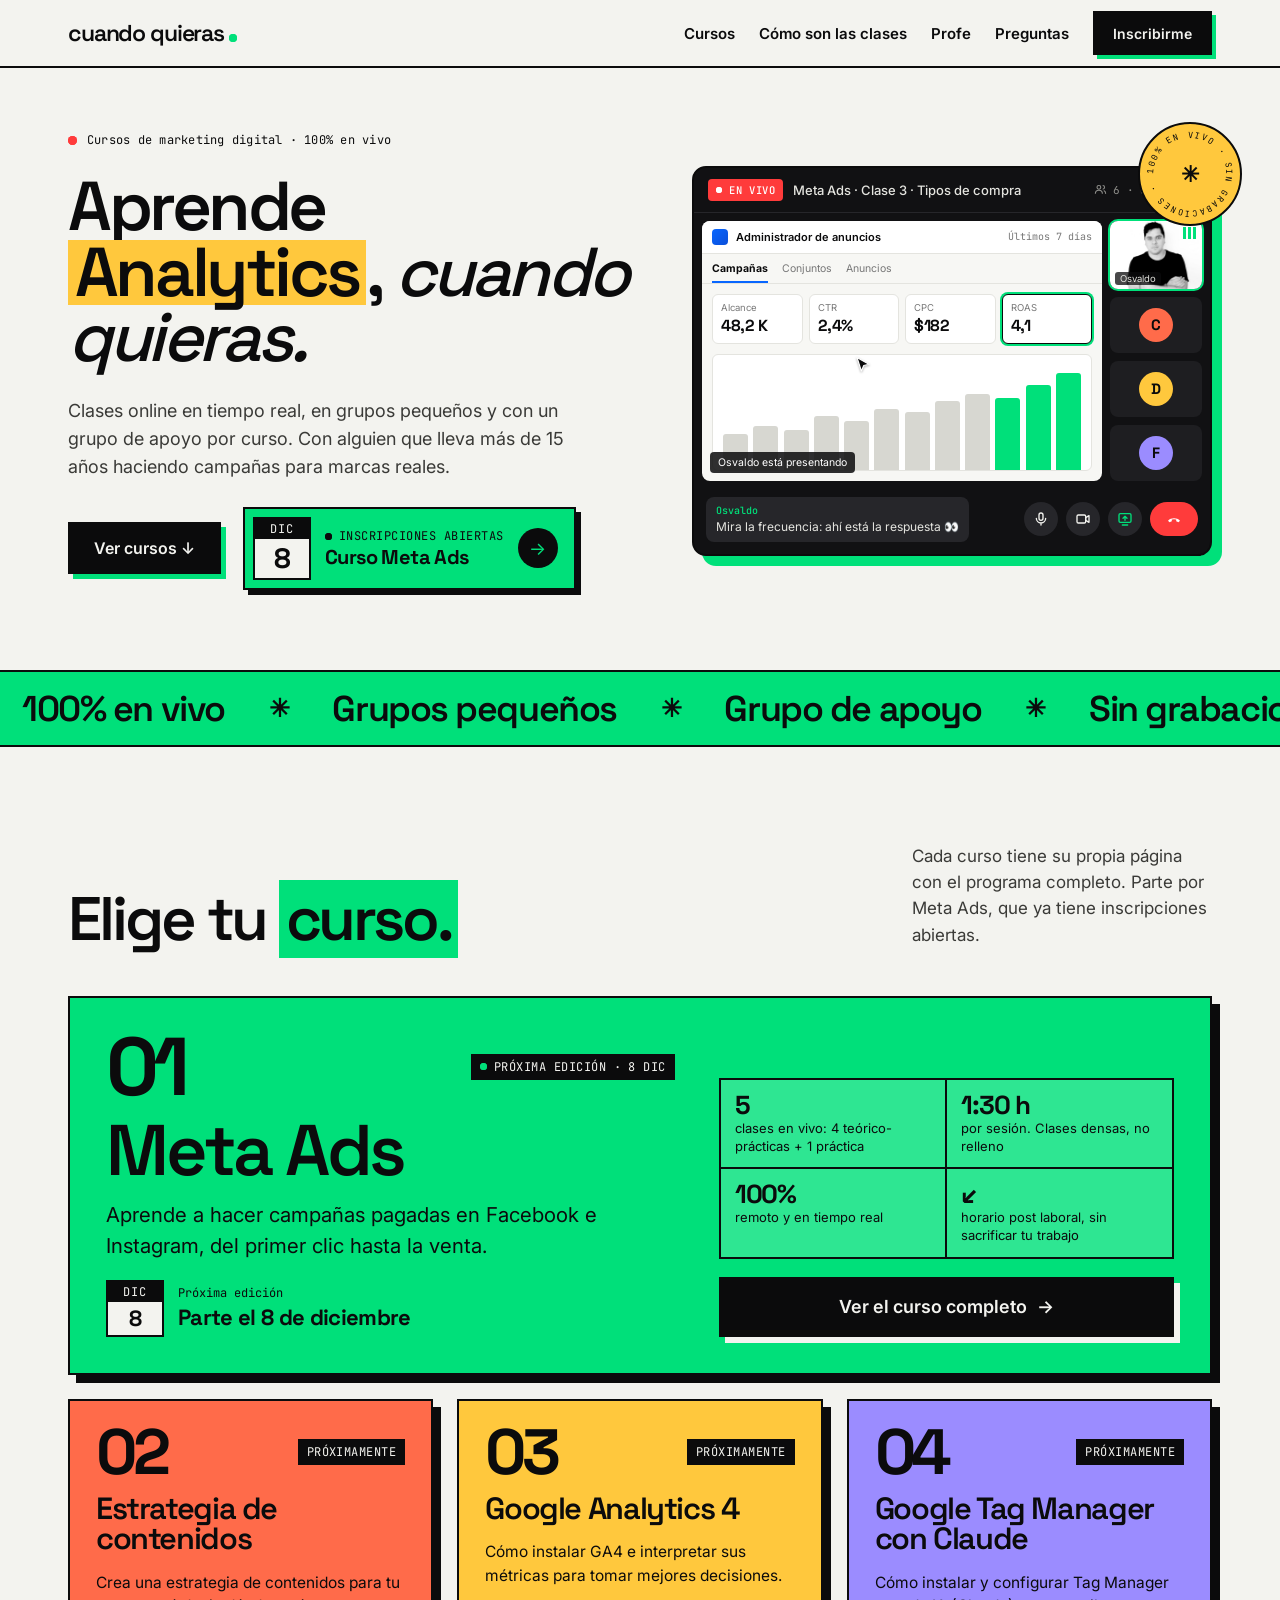
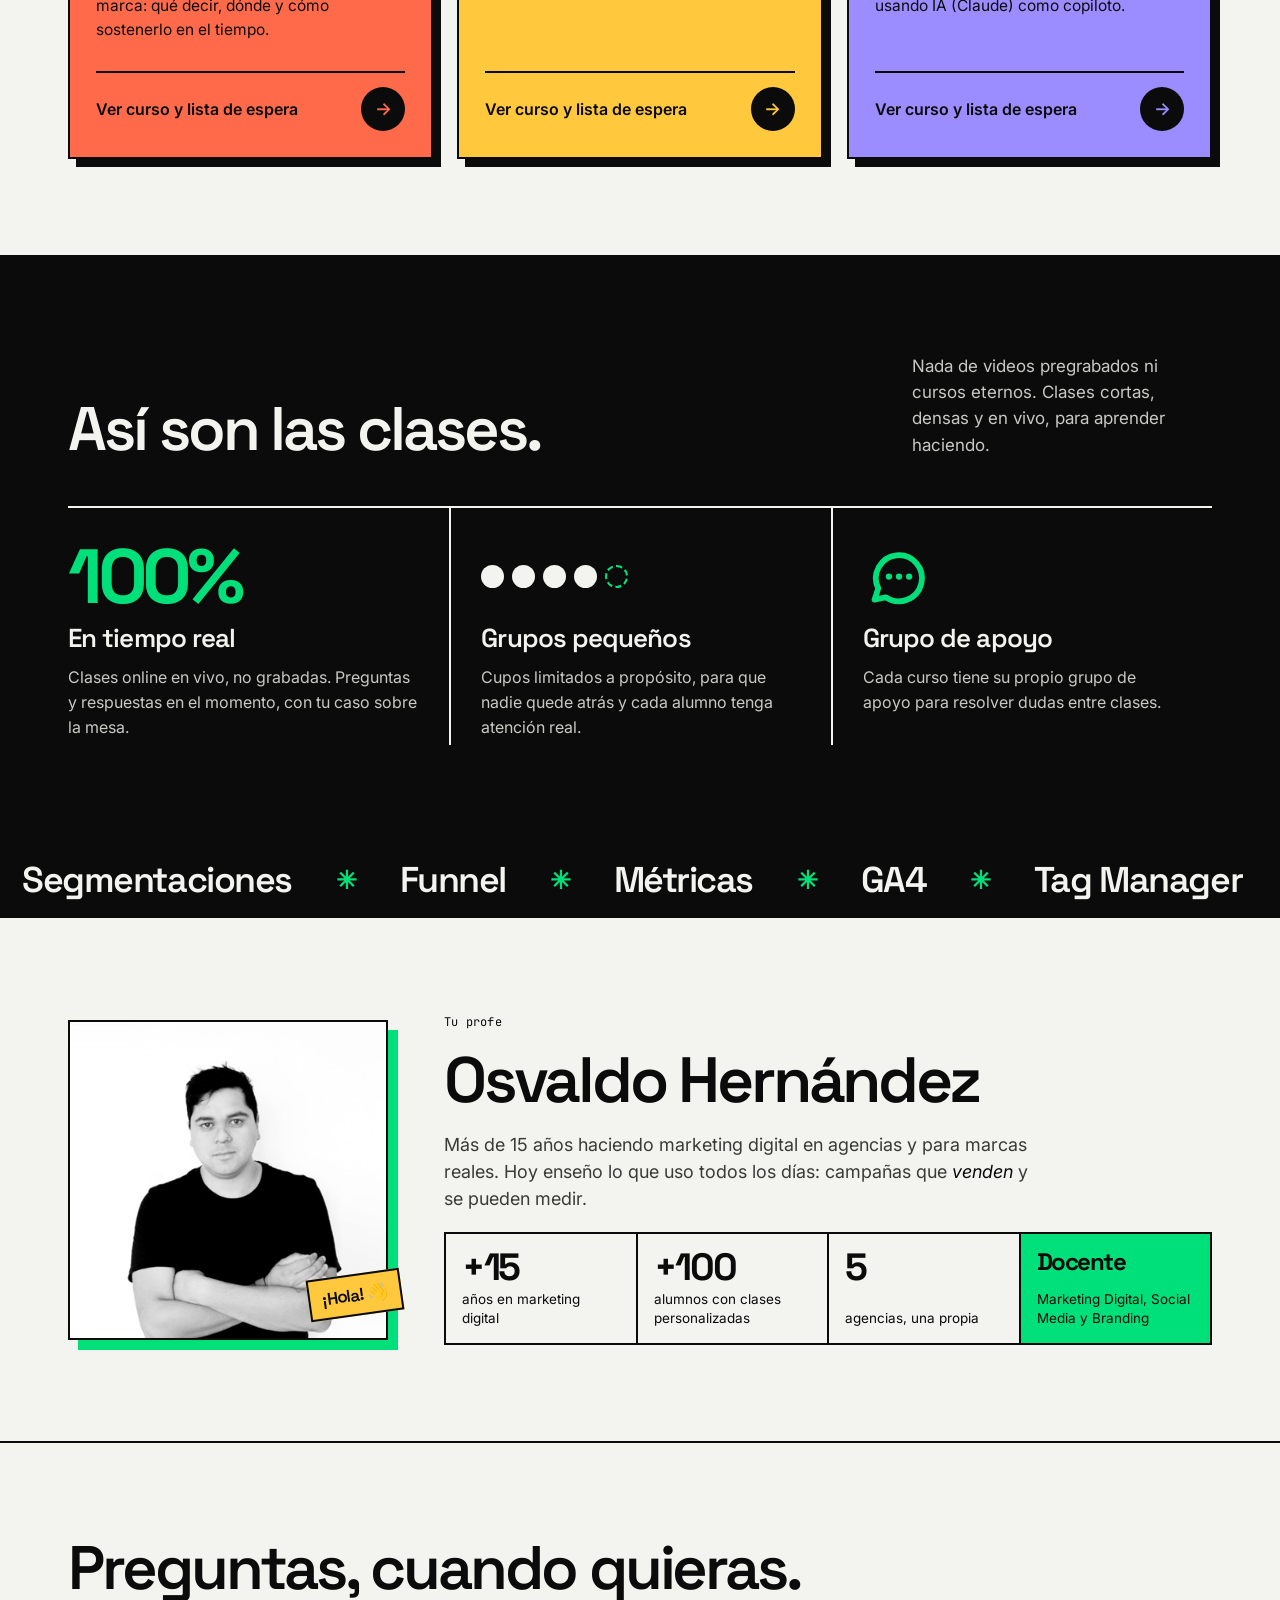
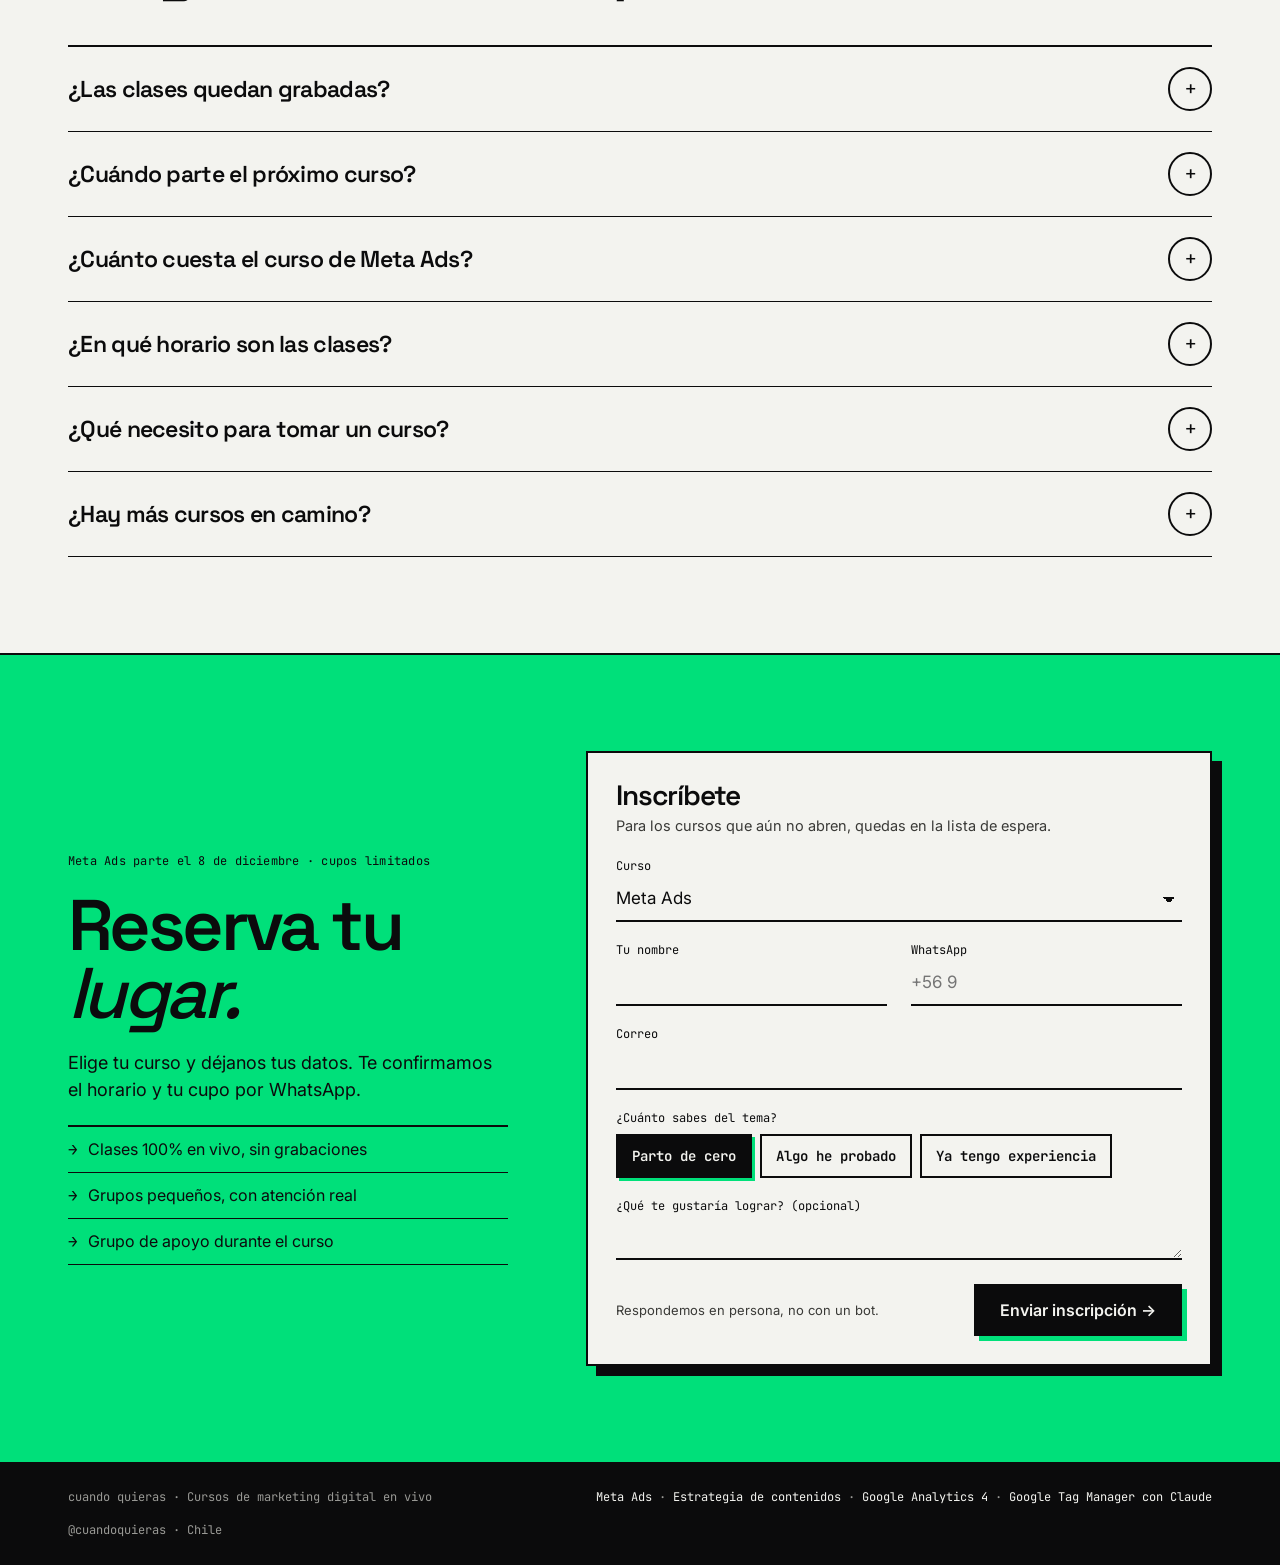
==== commit d85fa899: "Fecha 8 de diciembre, precio y CTA destacados - Hero: 'Aprende [X], cuando quieras.' y botón destaca" ====
--- a/index.html
+++ b/index.html
@@ -65,11 +65,11 @@
 <div class="wrap">
 <div class="hero-txt">
 <span class="mono" style="display:inline-flex;align-items:center;gap:10px"><span class="dot" style="--dc:#FF3B3B"></span>Cursos de marketing digital · 100% en vivo</span>
-<h1 class="display">Aprende <span class="rot" id="rot"><span class="rot-word">Meta Ads</span></span><br>en vivo, <em style="font-weight:500">cuando quieras.</em></h1>
+<h1 class="display">Aprende <span class="rot" id="rot"><span class="rot-word">Meta Ads</span></span>, <em style="font-weight:500">cuando quieras.</em></h1>
 <p class="hero-sub">Clases online en tiempo real, en grupos pequeños y con un grupo de apoyo por curso. Con alguien que lleva más de 15 años haciendo campañas para marcas reales.</p>
 <div class="hero-cta">
 <a href="#cursos" class="btn btn-ink">Ver cursos ↓</a>
-<a href="/meta-ads" class="link">Curso Meta Ads: inscripciones abiertas</a>
+<a href="/meta-ads" class="next-cta" data-curso="meta-ads"><span class="cal"><b>8</b><small>DIC</small></span><span class="next-txt"><small><span class="dot" style="--dc:#0B0B0C"></span>Inscripciones abiertas</small><b>Curso Meta Ads</b></span><span class="next-arr" aria-hidden="true">→</span></a>
 </div>
 </div>
 <div class="hero-side"><div class="badge-spin" aria-hidden="true"><svg viewBox="0 0 132 132"><defs><path id="circ" d="M66,66 m-48,0 a48,48 0 1,1 96,0 a48,48 0 1,1 -96,0"/></defs><text font-family="JetBrains Mono, monospace" font-size="11.2" letter-spacing="2.4" fill="#0B0B0C"><textPath href="#circ">100% EN VIVO · SIN GRABACIONES · </textPath></text></svg><b>✳</b></div><div class="call" role="img" aria-label="Así se ve una clase: videollamada en vivo donde el profe comparte el administrador de anuncios con un grupo pequeño">
@@ -102,13 +102,14 @@
 <div class="courses">
 <a href="/meta-ads" class="course feat c-green" data-curso="meta-ads">
 <div class="feat-l">
-<div class="course-top"><span class="course-n">01</span><span class="status"><span class="dot"></span>INSCRIPCIONES ABIERTAS</span></div>
+<div class="course-top"><span class="course-n">01</span><span class="status"><span class="dot"></span>PRÓXIMA EDICIÓN · 8 DIC</span></div>
 <h3>Meta Ads</h3>
-<p style="font-size:clamp(19px,1.7vw,24px);max-width:620px">Aprende a hacer campañas pagadas en Facebook e Instagram, del primer clic hasta la venta.</p>
+<p style="font-size:clamp(18px,1.6vw,22px);max-width:620px">Aprende a hacer campañas pagadas en Facebook e Instagram, del primer clic hasta la venta.</p>
+<div class="when"><span class="cal"><b>8</b><small>DIC</small></span><span><small>Próxima edición</small><b>Parte el 8 de diciembre</b></span></div>
 </div>
 <div class="feat-r">
 <div class="feat-facts"><div><b>5</b><span>clases en vivo: 4 teórico-prácticas + 1 práctica</span></div><div><b>1:30 h</b><span>por sesión. Clases densas, no relleno</span></div><div><b>100%</b><span>remoto y en tiempo real</span></div><div><b>↙</b><span>horario post laboral, sin sacrificar tu trabajo</span></div></div>
-<div class="course-go">Ver el curso completo<span class="arr">→</span></div>
+<span class="btn btn-ink feat-cta">Ver el curso completo <span aria-hidden="true">→</span></span>
 </div>
 </a>
 <a href="/estrategia-de-contenidos" class="course c-coral" data-curso="estrategia-de-contenidos">
@@ -167,16 +168,16 @@
 <section class="sec" id="preguntas">
 <div class="wrap sec-in">
 <div class="sec-head"><h2 class="display">Preguntas, cuando quieras.</h2></div>
-<div class="faq"><details><summary>¿Las clases quedan grabadas?</summary><p>No. Las clases son 100% en vivo, en tiempo real. Por eso los grupos son pequeños y cada curso tiene su grupo de apoyo para las dudas entre clases.</p></details><details><summary>¿Cuándo parte el próximo curso?</summary><p>Cada edición tiene cupos limitados. Inscríbete y te confirmamos por WhatsApp la fecha, el horario, el valor y tu cupo.</p></details><details><summary>¿En qué horario son las clases?</summary><p>En horario post laboral, pensado para quienes trabajan durante el día.</p></details><details><summary>¿Qué necesito para tomar un curso?</summary><p>Un computador con buena conexión a internet. Las clases son 100% remotas.</p></details><details><summary>¿Hay más cursos en camino?</summary><p>Sí: Estrategia de contenidos, Google Analytics 4 y Google Tag Manager con Claude. Puedes sumarte a la lista de espera de cada uno desde su página.</p></details></div>
+<div class="faq"><details><summary>¿Las clases quedan grabadas?</summary><p>No. Las clases son 100% en vivo, en tiempo real. Por eso los grupos son pequeños y cada curso tiene su grupo de apoyo para las dudas entre clases.</p></details><details><summary>¿Cuándo parte el próximo curso?</summary><p>El próximo curso de Meta Ads parte el 8 de diciembre. Los cupos son limitados: inscríbete y te confirmamos el horario y tu cupo por WhatsApp.</p></details><details><summary>¿Cuánto cuesta el curso de Meta Ads?</summary><p>Tiene un valor de $200.000 (antes $250.000). Si te inscribes antes del 5 de diciembre, pagas $180.000. Puedes pagar con transferencia, crédito o débito.</p></details><details><summary>¿En qué horario son las clases?</summary><p>En horario post laboral, pensado para quienes trabajan durante el día.</p></details><details><summary>¿Qué necesito para tomar un curso?</summary><p>Un computador con buena conexión a internet. Las clases son 100% remotas.</p></details><details><summary>¿Hay más cursos en camino?</summary><p>Sí: Estrategia de contenidos, Google Analytics 4 y Google Tag Manager con Claude. Puedes sumarte a la lista de espera de cada uno desde su página.</p></details></div>
 </div>
 </section>
 
 <section class="signup c-green">
 <div class="wrap">
 <div class="signup-txt">
-<span class="mono">Próxima edición · cupos limitados</span>
+<span class="mono">Meta Ads parte el 8 de diciembre · cupos limitados</span>
 <h2 class="display">Reserva tu<br><em style="font-weight:500">lugar.</em></h2>
-<p>Elige tu curso y déjanos tus datos. Te confirmamos fecha, horario, valor y cupo por WhatsApp.</p>
+<p>Elige tu curso y déjanos tus datos. Te confirmamos el horario y tu cupo por WhatsApp.</p>
 <ul><li><span>→</span>Clases 100% en vivo, sin grabaciones</li><li><span>→</span>Grupos pequeños, con atención real</li><li><span>→</span>Grupo de apoyo durante el curso</li></ul>
 </div>
 <div class="fcard" id="inscribete">
--- a/styles.css
+++ b/styles.css
@@ -374,3 +374,74 @@
   html{scroll-behavior:auto}
 }
 .in{min-height:46px}
+
+/* ================= Fecha, CTA destacado, precio ================= */
+.cal{flex-shrink:0;width:58px;border:2px solid var(--ink);background:var(--paper);color:var(--ink);display:flex;flex-direction:column;align-items:center;line-height:1}
+.cal small{order:-1;width:100%;text-align:center;background:var(--ink);color:var(--paper);font-family:var(--mono);font-size:12px;letter-spacing:.08em;padding:4px 0}
+.cal b{font-family:var(--display);font-weight:700;font-size:28px;letter-spacing:-.05em;padding:5px 0 6px}
+.cal.big{width:72px}
+.cal.big b{font-size:36px}
+
+/* Botón destacado Meta Ads en el hero */
+.next-cta{display:inline-flex;align-items:center;gap:14px;min-height:64px;padding:8px 16px 8px 8px;background:var(--green);color:var(--ink);text-decoration:none;border:2px solid var(--ink);box-shadow:5px 5px 0 var(--ink);transition:transform .15s,box-shadow .15s}
+.next-txt{display:flex;flex-direction:column;gap:3px;min-width:0}
+.next-txt small{display:inline-flex;align-items:center;gap:7px;font-family:var(--mono);font-size:12px;letter-spacing:.04em;text-transform:uppercase}
+.next-txt small .dot{width:7px;height:7px}
+.next-txt b{font-family:var(--display);font-size:20px;letter-spacing:-.03em;line-height:1.05}
+.next-arr{margin-left:auto;width:40px;height:40px;border-radius:50%;background:var(--ink);color:var(--green);display:flex;align-items:center;justify-content:center;font-size:18px;transition:transform .2s}
+@media (hover:hover){.next-cta:hover{transform:translate(-2px,-2px);box-shadow:7px 7px 0 var(--ink)}.next-cta:hover .next-arr{transform:rotate(-45deg)}}
+.next-cta:active{transform:translate(2px,2px)}
+
+/* Tarjeta destacada: fecha y botón */
+.when{display:flex;align-items:center;gap:14px}
+.when > span:last-child{display:flex;flex-direction:column;gap:2px}
+.when small{font-family:var(--mono);font-size:12px}
+.when b{font-family:var(--display);font-size:22px;letter-spacing:-.03em}
+.feat-cta{width:100%;min-height:60px;font-size:18px;box-shadow:6px 6px 0 var(--paper)}
+@media (hover:hover){.course.feat:hover .feat-cta{box-shadow:8px 8px 0 var(--paper)}}
+
+/* Landing: próximo curso + dudas */
+.next-box{display:flex;flex-direction:column;border:2px solid var(--ink);background:var(--paper);max-width:560px;box-shadow:6px 6px 0 var(--ink)}
+.next-row{display:flex;align-items:center;gap:16px;padding:14px 16px;border-bottom:2px solid var(--ink)}
+.next-row p{margin:0;display:flex;flex-direction:column;gap:2px}
+.next-row small{font-family:var(--mono);font-size:12px}
+.next-row b{font-family:var(--display);font-size:clamp(24px,2.4vw,30px);letter-spacing:-.04em;line-height:1}
+.ask{display:flex;flex-wrap:wrap;align-items:center;justify-content:space-between;gap:6px 14px;min-height:56px;padding:10px 16px;text-decoration:none;color:var(--ink);font-size:15px;transition:background .15s}
+.ask b{display:inline-flex;align-items:center;gap:8px;font-size:16px;white-space:nowrap;text-decoration:underline;text-decoration-thickness:2px;text-underline-offset:4px}
+.ask b svg{width:18px;height:18px}
+@media (hover:hover){.ask:hover{background:var(--green)}}
+
+/* Precio */
+.price{display:grid;grid-template-columns:minmax(0,1.3fr) minmax(0,1fr);border:2px solid var(--ink);box-shadow:10px 10px 0 var(--c)}
+.price-main{padding:28px 32px;display:flex;flex-direction:column;gap:6px;border-right:2px solid var(--ink);background:#fff}
+.price-row{display:flex;align-items:baseline;justify-content:space-between;gap:16px;padding:10px 0;border-bottom:1px solid #D7D7D1}
+.price-row s{font-family:var(--display);font-size:26px;letter-spacing:-.03em;color:#8E8E8A;text-decoration-thickness:2px}
+.price-row.now b{font-family:var(--display);font-weight:700;font-size:clamp(48px,5.4vw,76px);letter-spacing:-.06em;line-height:.9}
+.price-row.now{border-bottom:0}
+.early{margin-top:14px;display:grid;grid-template-columns:auto minmax(0,1fr);gap:8px 16px;align-items:center;padding:16px 18px;background:var(--sun);border:2px solid var(--ink)}
+.early-tag{font-family:var(--mono);font-size:12px;letter-spacing:.06em;background:var(--ink);color:var(--paper);padding:5px 8px;align-self:start}
+.early div{display:flex;flex-wrap:wrap;align-items:baseline;justify-content:space-between;gap:4px 16px}
+.early div span{font-weight:600;font-size:16px}
+.early div b{font-family:var(--display);font-weight:700;font-size:clamp(34px,3.4vw,46px);letter-spacing:-.05em;line-height:1}
+.early small{grid-column:1/-1;font-family:var(--mono);font-size:12px}
+.early small:empty{display:none}
+.price-side{padding:28px 32px;display:flex;flex-direction:column;gap:16px;justify-content:center;background:var(--paper)}
+.pays{display:flex;flex-wrap:wrap;gap:8px}
+.pays span{display:inline-flex;align-items:center;min-height:40px;padding:0 14px;border:2px solid var(--ink);font-weight:600;font-size:15px;background:#fff}
+@media (max-width:860px){.price{grid-template-columns:1fr}.price-main{border-right:0;border-bottom:2px solid var(--ink)}}
+
+@media (max-width:600px){
+  .hero-cta{flex-direction:column;align-items:stretch}
+  .next-cta{width:100%}
+  .when b{font-size:19px}
+  .feat-cta{font-size:16px;min-height:56px}
+  .next-row{padding:12px 14px}
+  .cal.big{width:62px}
+  .cal.big b{font-size:30px}
+  .ask{padding:10px 14px;font-size:14.5px}
+  .price{box-shadow:6px 6px 0 var(--c)}
+  .price-main,.price-side{padding:20px 18px}
+  .price-row s{font-size:22px}
+  .early{grid-template-columns:1fr;padding:14px}
+}
+@media (max-width:400px){.ctrl:nth-child(2),.ctrl:nth-child(3){display:none}.toast{max-width:72%}}
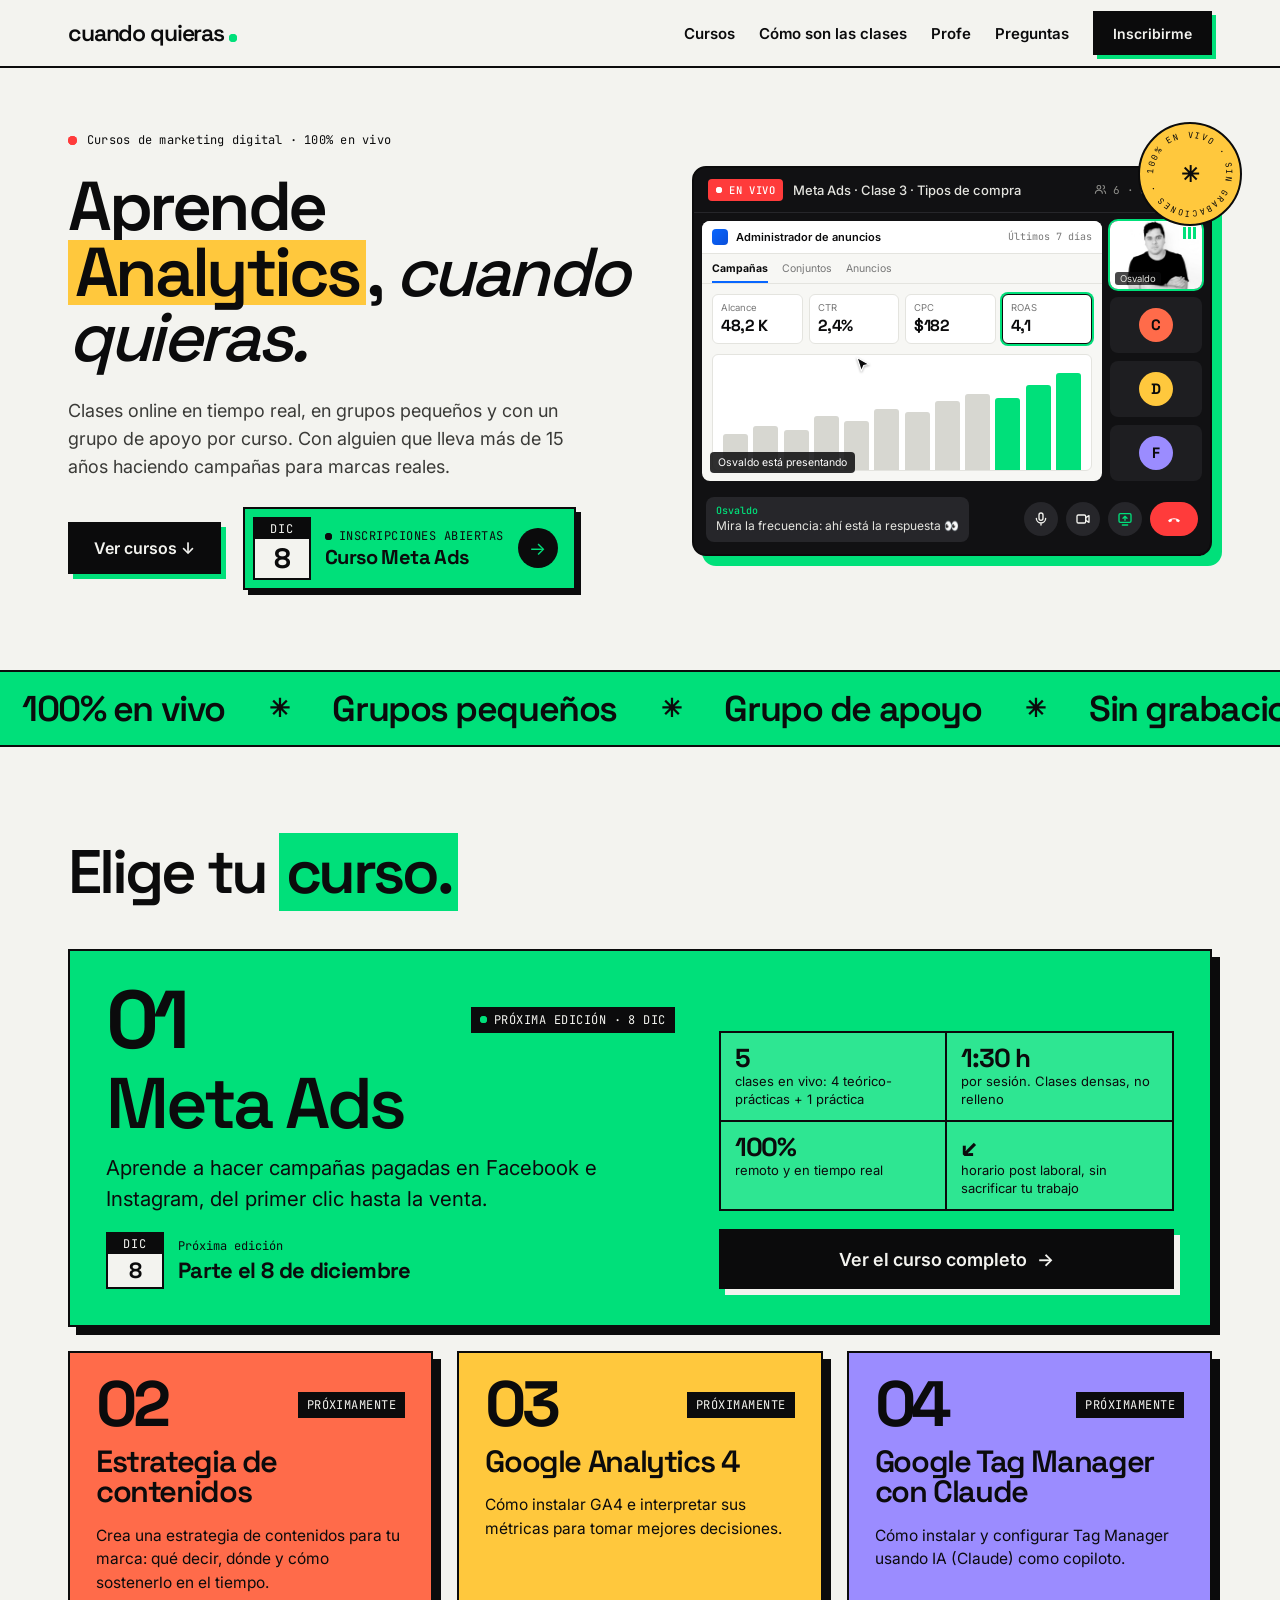
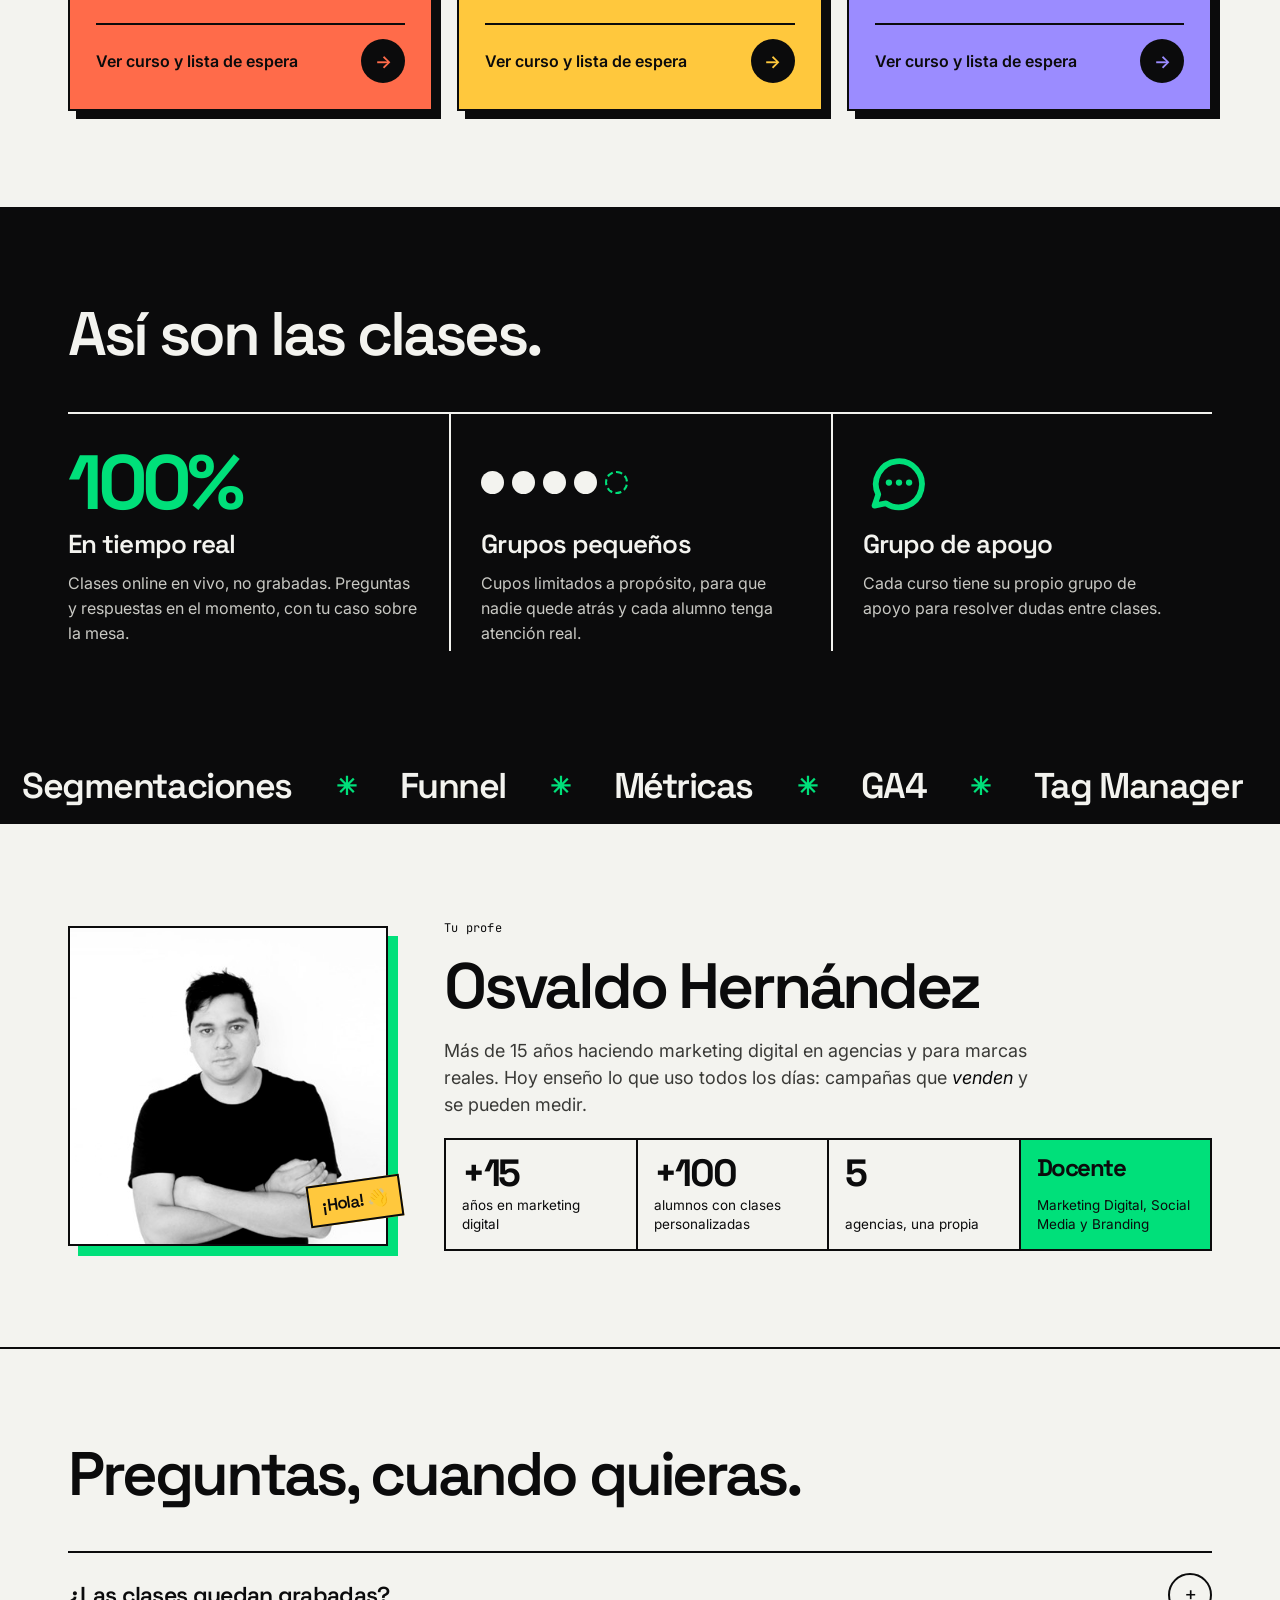
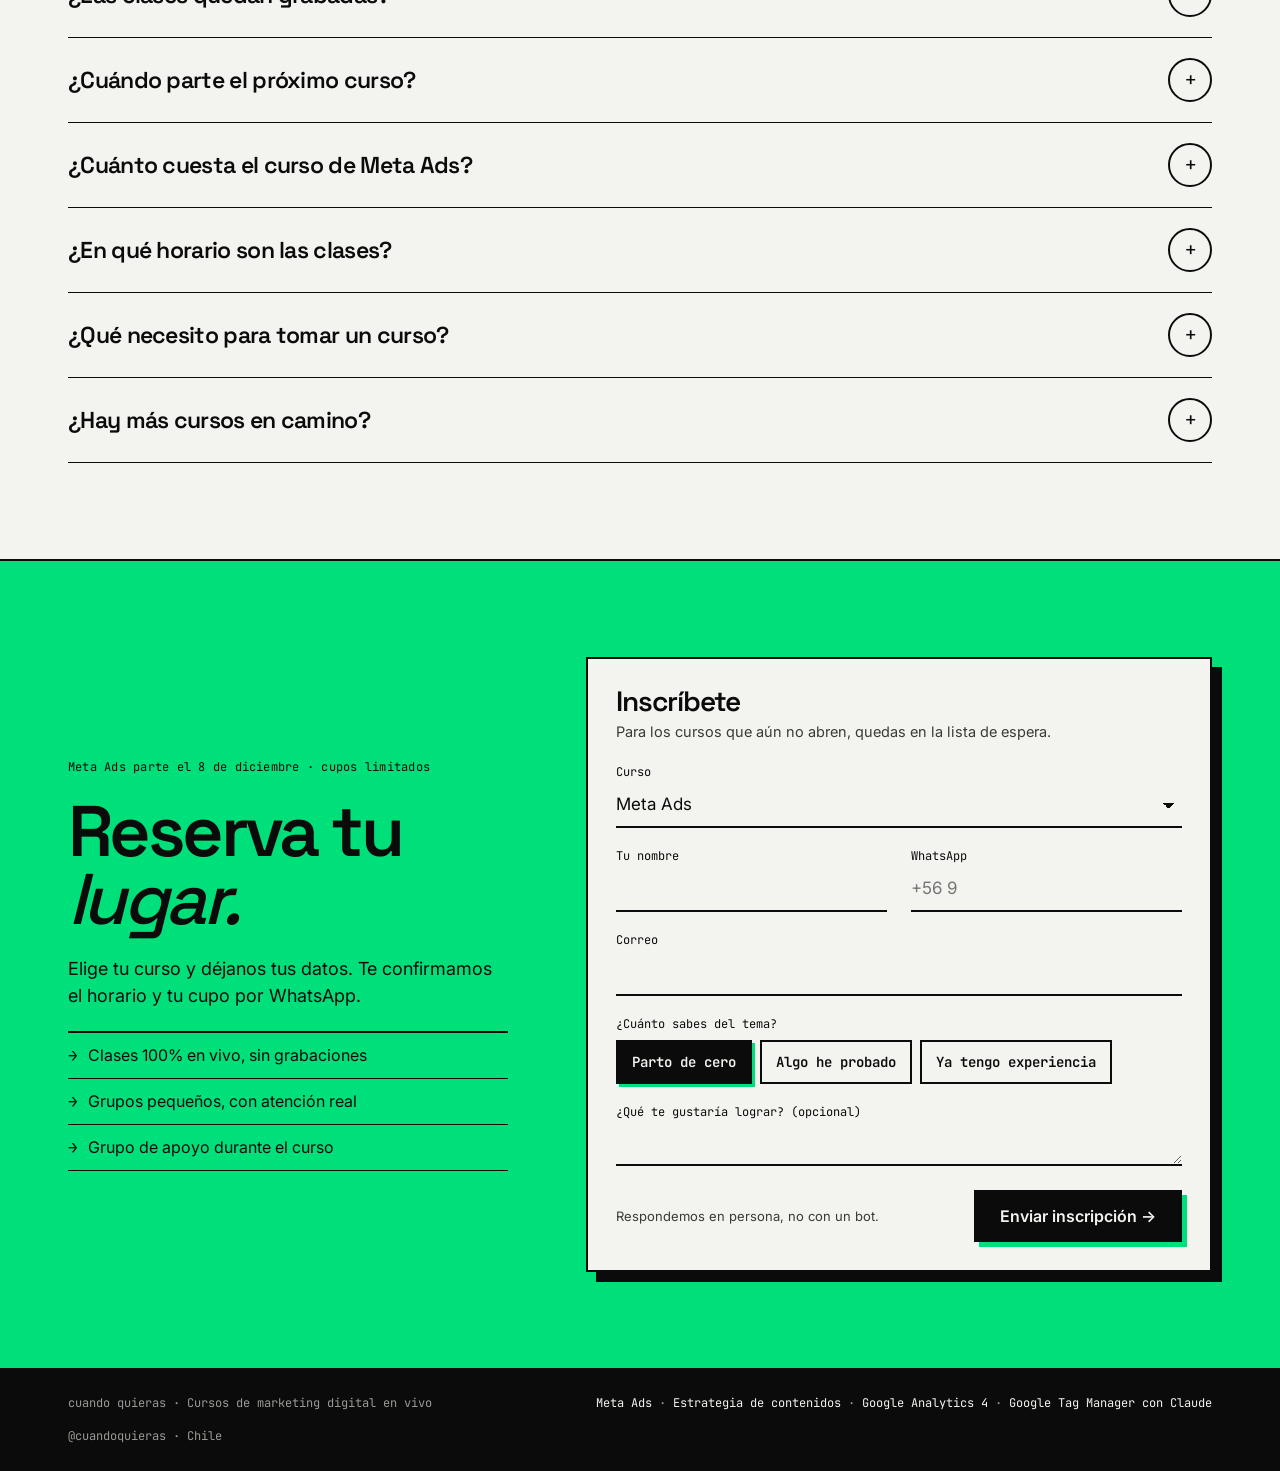
==== commit a6aad7c2: "Quita textos de apoyo en 'Elige tu curso' y 'Así son las clases' Co-Authored-By: Claude Opus 5.5 <no" ====
--- a/index.html
+++ b/index.html
@@ -98,7 +98,7 @@
 
 <section class="sec" id="cursos">
 <div class="wrap sec-in">
-<div class="sec-head"><h2 class="display">Elige tu <span class="hl">curso.</span></h2><p>Cada curso tiene su propia página con el programa completo. Parte por Meta Ads, que ya tiene inscripciones abiertas.</p></div>
+<div class="sec-head"><h2 class="display">Elige tu <span class="hl">curso.</span></h2></div>
 <div class="courses">
 <a href="/meta-ads" class="course feat c-green" data-curso="meta-ads">
 <div class="feat-l">
@@ -136,7 +136,7 @@
 
 <section class="sec dark" id="clases">
 <div class="wrap sec-in">
-<div class="sec-head"><h2 class="display">Así son las clases.</h2><p>Nada de videos pregrabados ni cursos eternos. Clases cortas, densas y en vivo, para aprender haciendo.</p></div>
+<div class="sec-head"><h2 class="display">Así son las clases.</h2></div>
 <div class="attrs">
 <div class="attr"><span class="attr-big">100%</span><h3>En tiempo real</h3><p>Clases online en vivo, no grabadas. Preguntas y respuestas en el momento, con tu caso sobre la mesa.</p></div>
 <div class="attr"><span class="seats" aria-hidden="true"><i></i><i></i><i></i><i></i><i></i></span><h3>Grupos pequeños</h3><p>Cupos limitados a propósito, para que nadie quede atrás y cada alumno tenga atención real.</p></div>
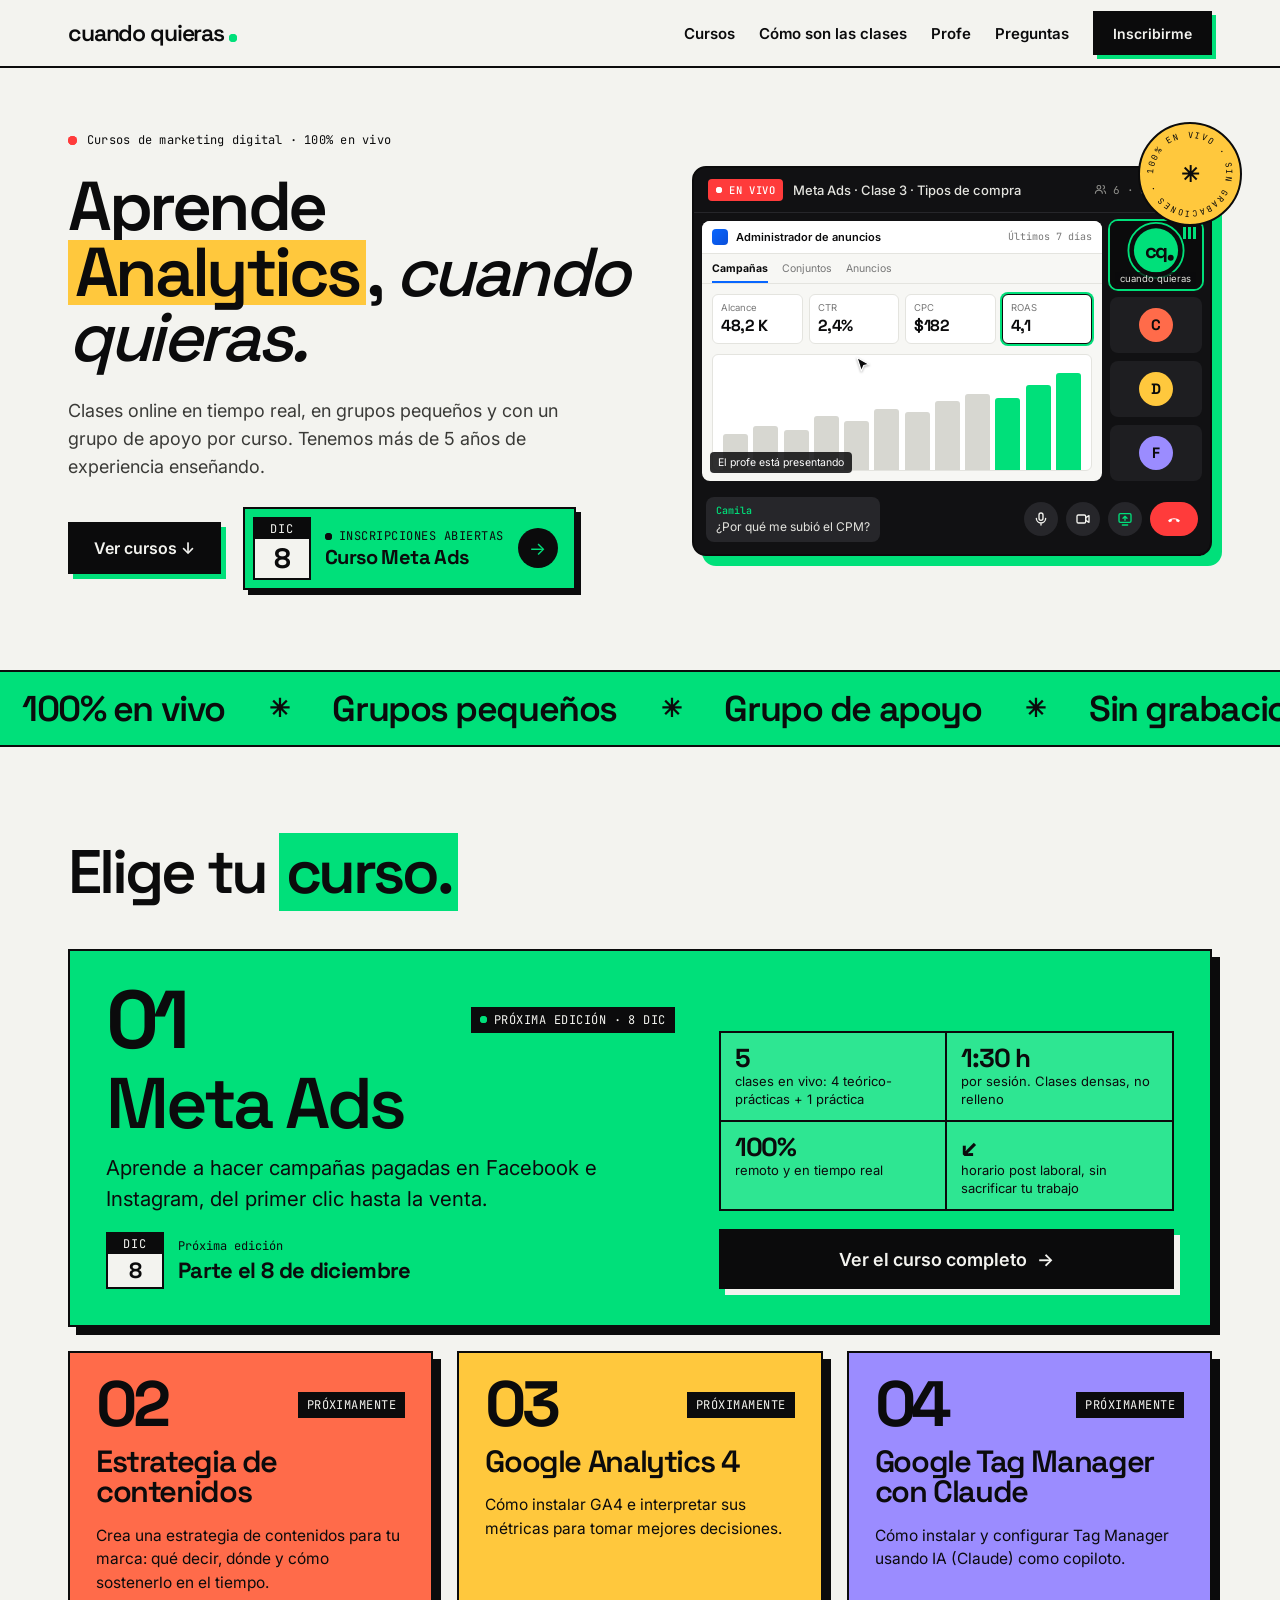
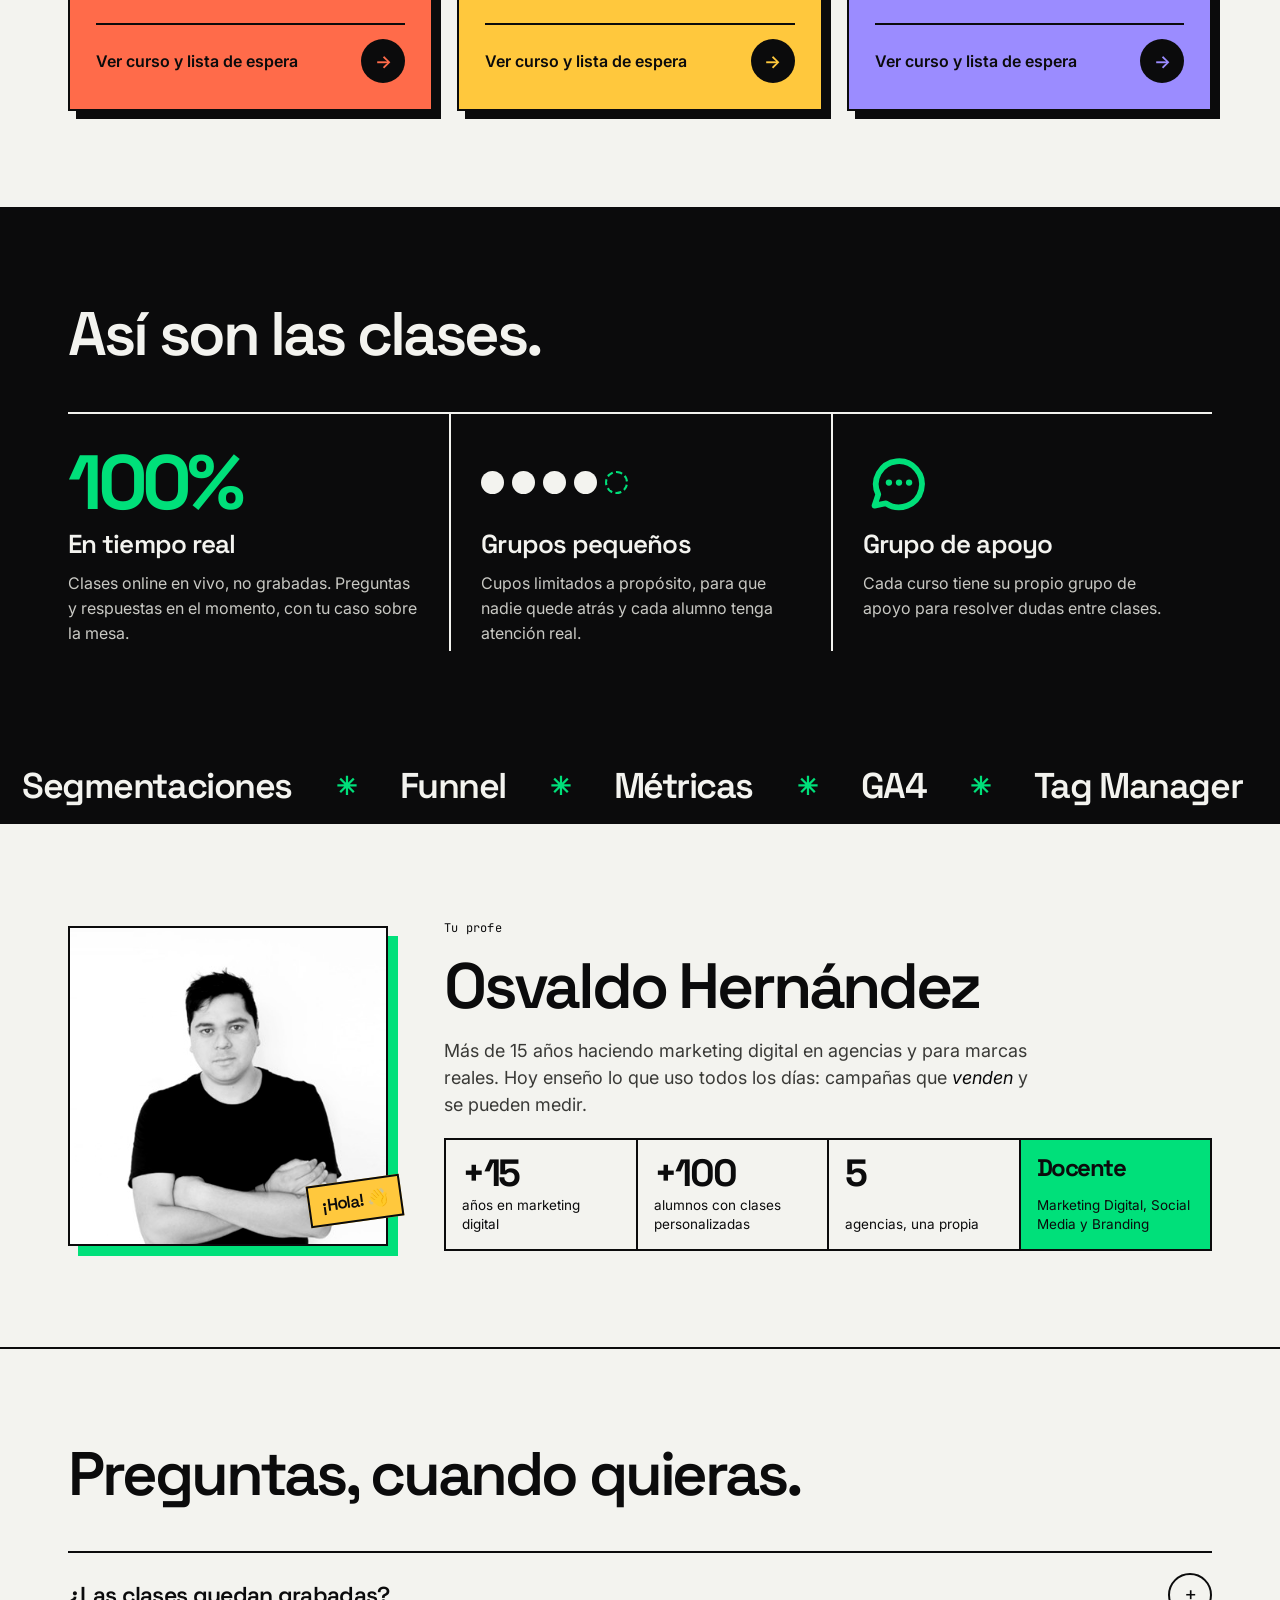
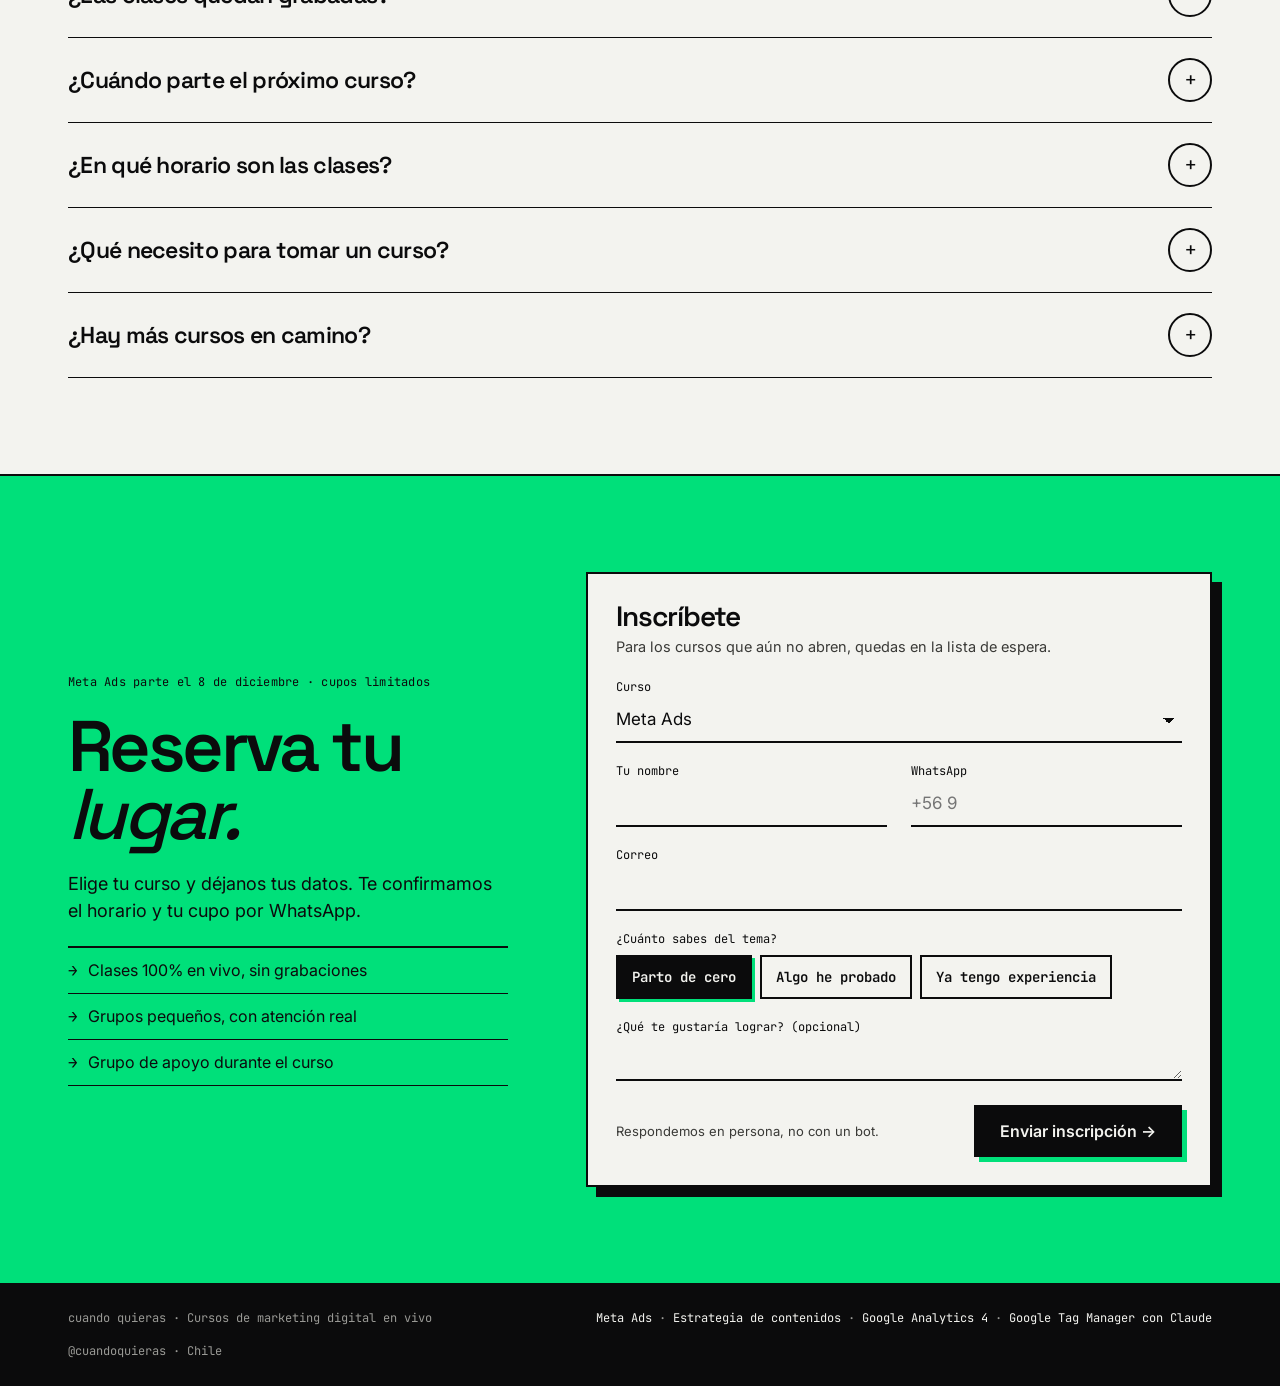
==== commit 0711d168: "Hero con nueva bajada e ilustración de marca; llamado a contenidos, valores y formas de pago en reem" ====
--- a/index.html
+++ b/index.html
@@ -66,7 +66,7 @@
 <div class="hero-txt">
 <span class="mono" style="display:inline-flex;align-items:center;gap:10px"><span class="dot" style="--dc:#FF3B3B"></span>Cursos de marketing digital · 100% en vivo</span>
 <h1 class="display">Aprende <span class="rot" id="rot"><span class="rot-word">Meta Ads</span></span>, <em style="font-weight:500">cuando quieras.</em></h1>
-<p class="hero-sub">Clases online en tiempo real, en grupos pequeños y con un grupo de apoyo por curso. Con alguien que lleva más de 15 años haciendo campañas para marcas reales.</p>
+<p class="hero-sub">Clases online en tiempo real, en grupos pequeños y con un grupo de apoyo por curso. Tenemos más de 5 años de experiencia enseñando.</p>
 <div class="hero-cta">
 <a href="#cursos" class="btn btn-ink">Ver cursos ↓</a>
 <a href="/meta-ads" class="next-cta" data-curso="meta-ads"><span class="cal"><b>8</b><small>DIC</small></span><span class="next-txt"><small><span class="dot" style="--dc:#0B0B0C"></span>Inscripciones abiertas</small><b>Curso Meta Ads</b></span><span class="next-arr" aria-hidden="true">→</span></a>
@@ -81,10 +81,10 @@
 <div class="kpis"><div class="kpi"><small>Alcance</small><b>48,2 K</b></div><div class="kpi"><small>CTR</small><b>2,4%</b></div><div class="kpi"><small>CPC</small><b>$182</b></div><div class="kpi focus"><small>ROAS</small><b>4,1</b></div></div>
 <div class="chart"><i class="" style="height:34%;animation-delay:0.00s"></i><i class="" style="height:42%;animation-delay:0.06s"></i><i class="" style="height:38%;animation-delay:0.12s"></i><i class="" style="height:51%;animation-delay:0.18s"></i><i class="" style="height:47%;animation-delay:0.24s"></i><i class="" style="height:58%;animation-delay:0.30s"></i><i class="" style="height:55%;animation-delay:0.36s"></i><i class="" style="height:66%;animation-delay:0.42s"></i><i class="" style="height:72%;animation-delay:0.48s"></i><i class="g" style="height:69%;animation-delay:0.54s"></i><i class="g" style="height:81%;animation-delay:0.60s"></i><i class="g" style="height:92%;animation-delay:0.66s"></i></div>
 <svg class="cursor" viewBox="0 0 24 24"><path d="M4 2l16 9-7 1.6L9.8 20z" fill="#0B0B0C" stroke="#fff" stroke-width="1.5" stroke-linejoin="round"/></svg>
-<span class="presenting">Osvaldo está presentando</span>
+<span class="presenting">El profe está presentando</span>
 </div>
 <div class="people">
-<div class="p host"><img src="/osvaldo.jpg" alt=""><span class="eq"><i></i><i></i><i></i></span><span class="nm">Osvaldo</span></div>
+<div class="p host"><svg class="host-art" viewBox="0 0 100 110" preserveAspectRatio="xMidYMid slice" aria-hidden="true"><rect width="100" height="110" fill="#0B0B0C"/><circle class="host-pulse" cx="50" cy="50" r="30" fill="none" stroke="#00E07A" stroke-width="2"/><circle cx="50" cy="50" r="24" fill="#00E07A"/><text x="50" y="58" text-anchor="middle" font-family="Space Grotesk, sans-serif" font-weight="700" font-size="22" letter-spacing="-1.5" fill="#0B0B0C">cq</text><circle cx="66" cy="58" r="3.2" fill="#0B0B0C"/><path d="M14 96h72" stroke="#26262A" stroke-width="2"/></svg><span class="eq"><i></i><i></i><i></i></span><span class="nm">cuando quieras</span></div>
 <div class="p"><span class="av" style="background:#FF6B4A">C</span></div>
 <div class="p"><span class="av" style="background:#FFC83D">D</span></div>
 <div class="p"><span class="av" style="background:#9B8CFF">F</span></div>
@@ -168,7 +168,7 @@
 <section class="sec" id="preguntas">
 <div class="wrap sec-in">
 <div class="sec-head"><h2 class="display">Preguntas, cuando quieras.</h2></div>
-<div class="faq"><details><summary>¿Las clases quedan grabadas?</summary><p>No. Las clases son 100% en vivo, en tiempo real. Por eso los grupos son pequeños y cada curso tiene su grupo de apoyo para las dudas entre clases.</p></details><details><summary>¿Cuándo parte el próximo curso?</summary><p>El próximo curso de Meta Ads parte el 8 de diciembre. Los cupos son limitados: inscríbete y te confirmamos el horario y tu cupo por WhatsApp.</p></details><details><summary>¿Cuánto cuesta el curso de Meta Ads?</summary><p>Tiene un valor de $200.000 (antes $250.000). Si te inscribes antes del 5 de diciembre, pagas $180.000. Puedes pagar con transferencia, crédito o débito.</p></details><details><summary>¿En qué horario son las clases?</summary><p>En horario post laboral, pensado para quienes trabajan durante el día.</p></details><details><summary>¿Qué necesito para tomar un curso?</summary><p>Un computador con buena conexión a internet. Las clases son 100% remotas.</p></details><details><summary>¿Hay más cursos en camino?</summary><p>Sí: Estrategia de contenidos, Google Analytics 4 y Google Tag Manager con Claude. Puedes sumarte a la lista de espera de cada uno desde su página.</p></details></div>
+<div class="faq"><details><summary>¿Las clases quedan grabadas?</summary><p>No. Las clases son 100% en vivo, en tiempo real. Por eso los grupos son pequeños y cada curso tiene su grupo de apoyo para las dudas entre clases.</p></details><details><summary>¿Cuándo parte el próximo curso?</summary><p>El próximo curso de Meta Ads parte el 8 de diciembre. Los cupos son limitados: inscríbete y te confirmamos el horario y tu cupo por WhatsApp.</p></details><details><summary>¿En qué horario son las clases?</summary><p>En horario post laboral, pensado para quienes trabajan durante el día.</p></details><details><summary>¿Qué necesito para tomar un curso?</summary><p>Un computador con buena conexión a internet. Las clases son 100% remotas.</p></details><details><summary>¿Hay más cursos en camino?</summary><p>Sí: Estrategia de contenidos, Google Analytics 4 y Google Tag Manager con Claude. Puedes sumarte a la lista de espera de cada uno desde su página.</p></details></div>
 </div>
 </section>
 
--- a/styles.css
+++ b/styles.css
@@ -445,3 +445,31 @@
   .early{grid-template-columns:1fr;padding:14px}
 }
 @media (max-width:400px){.ctrl:nth-child(2),.ctrl:nth-child(3){display:none}.toast{max-width:72%}}
+
+/* ================= Llamado: contenidos, valores y formas de pago ================= */
+@keyframes nudge{0%,100%{transform:translateX(0)}50%{transform:translateX(8px)}}
+@keyframes pulse{0%{r:24;opacity:1}100%{r:44;opacity:0}}
+.callout{background:var(--ink);color:var(--paper);border-bottom:2px solid var(--ink);position:relative;overflow:hidden}
+.callout::before{content:'';position:absolute;inset:0;background:repeating-linear-gradient(-45deg,transparent 0 22px,rgba(255,255,255,.035) 22px 44px);pointer-events:none}
+.callout .wrap{position:relative;padding-top:80px;padding-bottom:80px;display:flex;flex-direction:column;gap:28px}
+.callout-k{display:inline-flex;align-items:center;gap:10px;color:var(--c);font-size:13px}
+.callout-k .dot{--dc:var(--c)}
+.callout-link{display:grid;grid-template-columns:minmax(0,1fr) auto;gap:24px;align-items:center;text-decoration:none;color:var(--paper);padding:34px 36px;border:2px solid var(--c);background:#151517;box-shadow:10px 10px 0 var(--c);transition:transform .15s,box-shadow .15s,background .2s}
+.callout-t{font-family:var(--display);font-weight:600;font-size:clamp(30px,4.2vw,60px);letter-spacing:-.045em;line-height:1.02}
+.callout-arr{width:clamp(60px,6vw,88px);height:clamp(60px,6vw,88px);border-radius:50%;background:var(--c);color:var(--ink);display:flex;align-items:center;justify-content:center;font-size:clamp(26px,2.6vw,38px);animation:nudge 1.6s ease-in-out infinite}
+@media (hover:hover){.callout-link:hover{transform:translate(-3px,-3px);box-shadow:13px 13px 0 var(--c);background:var(--c);color:var(--ink)}.callout-link:hover .callout-arr{background:var(--ink);color:var(--c)}}
+.callout-link:active{transform:translate(2px,2px)}
+.callout-foot{display:flex;flex-wrap:wrap;gap:8px 24px;align-items:center;justify-content:space-between;font-size:15px;color:var(--soft)}
+.callout-foot > span{display:inline-flex;align-items:center;gap:8px}
+.callout-foot svg{width:18px;height:18px;color:var(--c)}
+.callout-foot .link{color:var(--paper)}
+@media (max-width:600px){
+  .callout .wrap{padding-top:56px;padding-bottom:56px;gap:22px}
+  .callout-link{grid-template-columns:1fr;padding:22px 20px;gap:18px;box-shadow:6px 6px 0 var(--c)}
+  .callout-t{font-size:clamp(26px,8vw,36px)}
+  .callout-arr{width:52px;height:52px;font-size:22px}
+}
+
+/* Ilustración de marca en la videollamada */
+.p.host .host-art{position:absolute;inset:0;width:100%;height:100%}
+.host-pulse{animation:pulse 1.8s ease-out infinite;transform-origin:50px 50px}
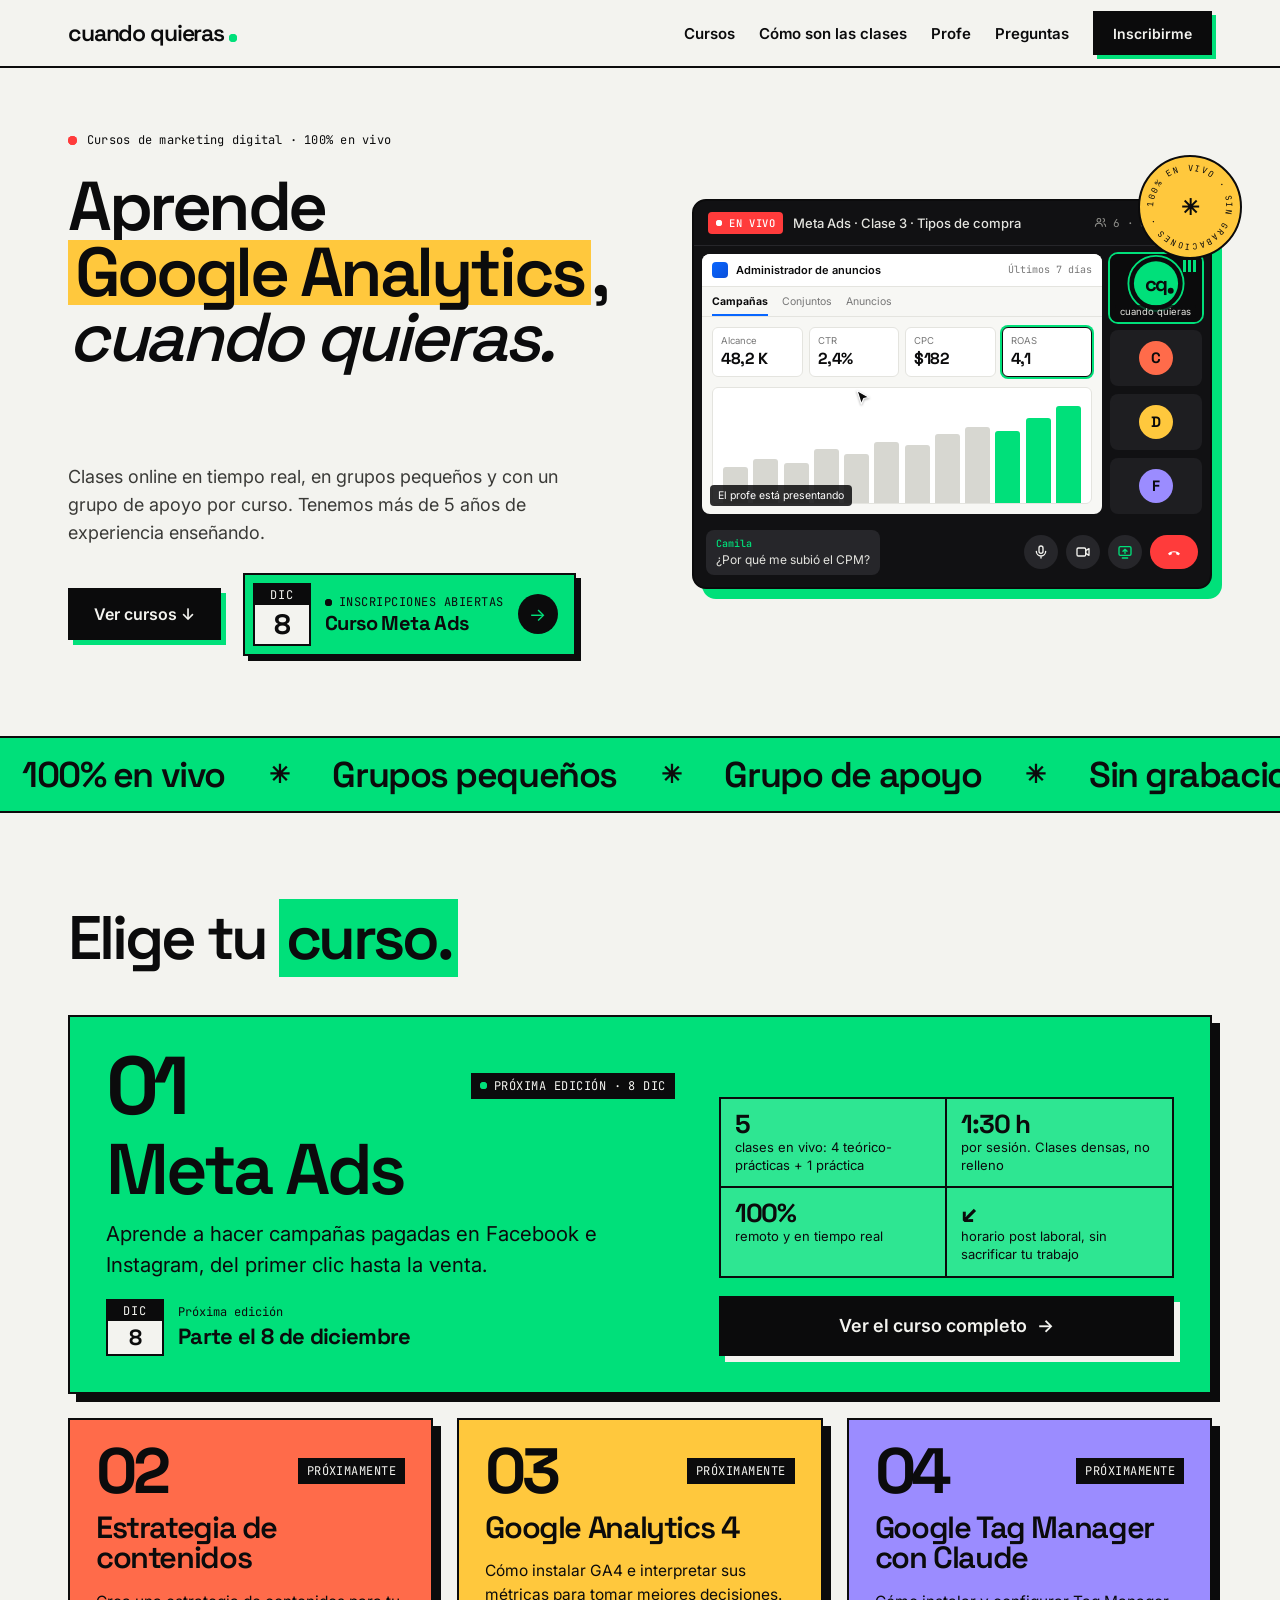
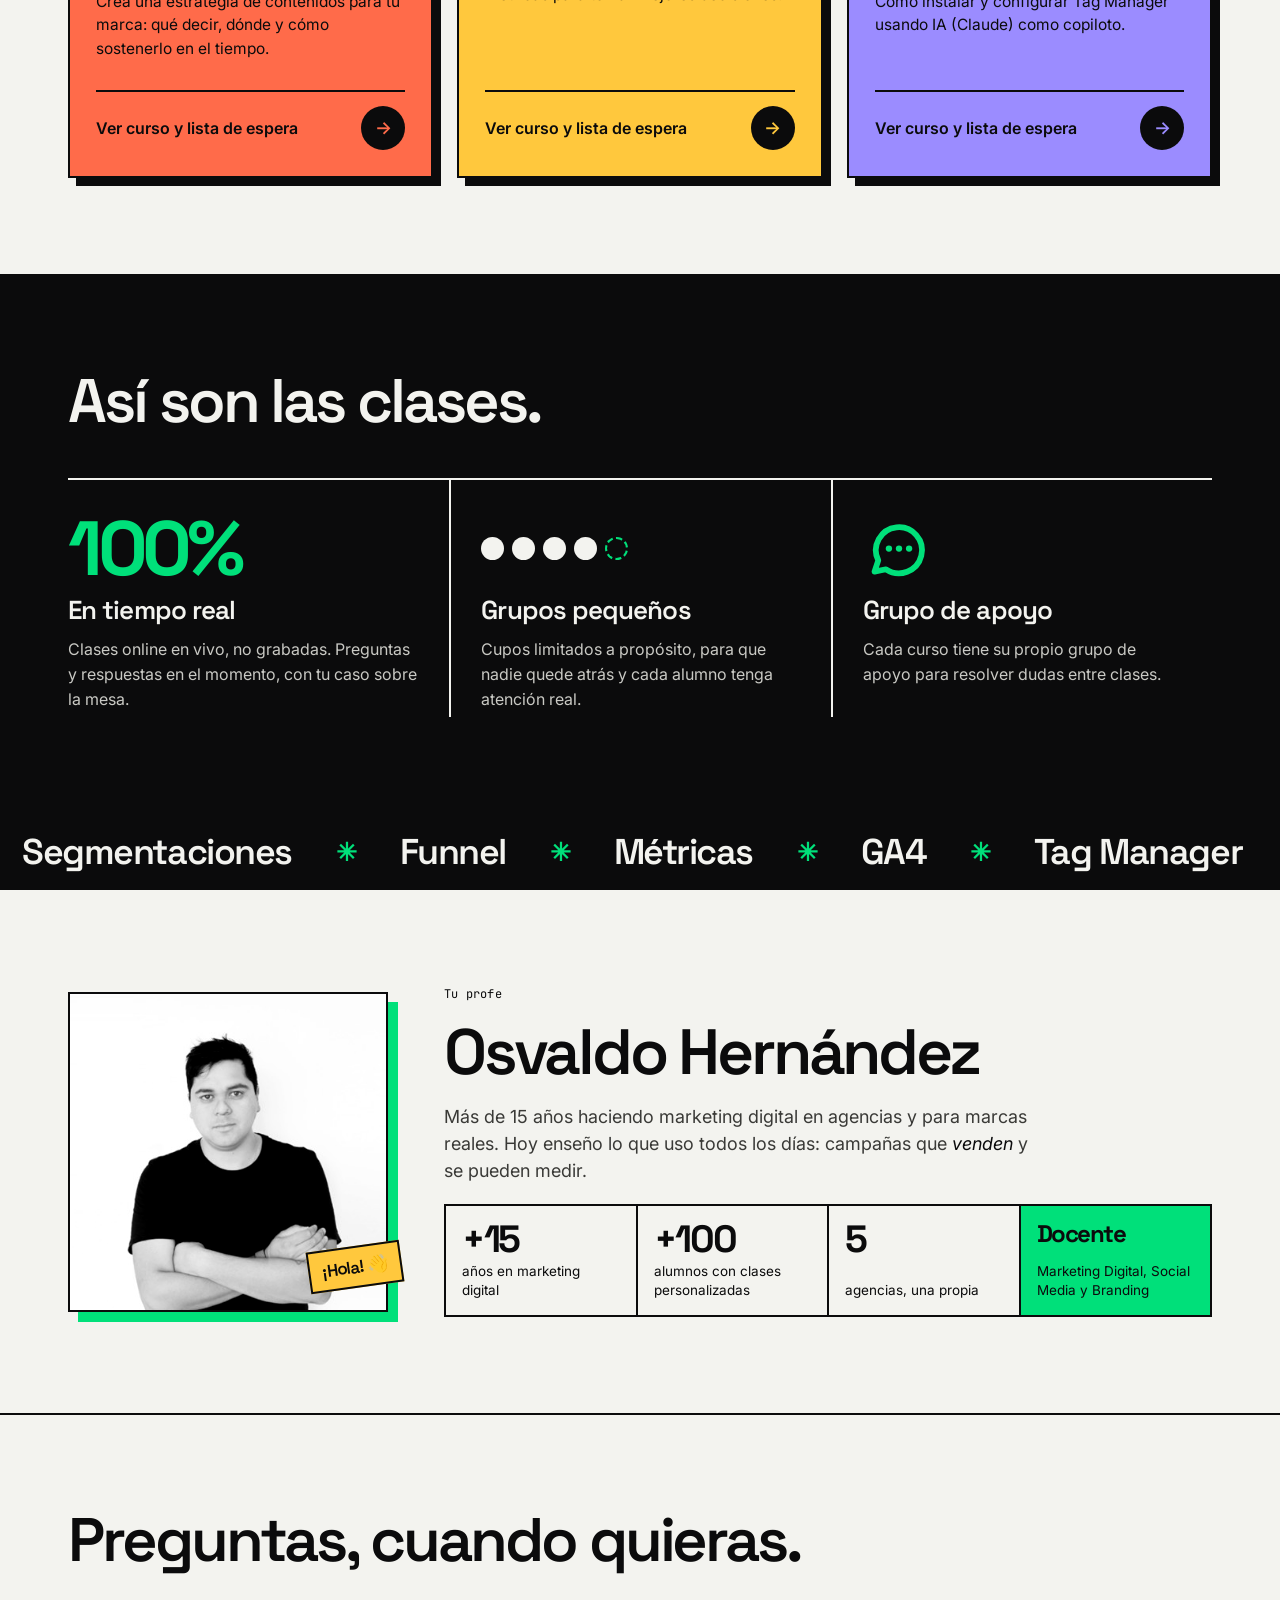
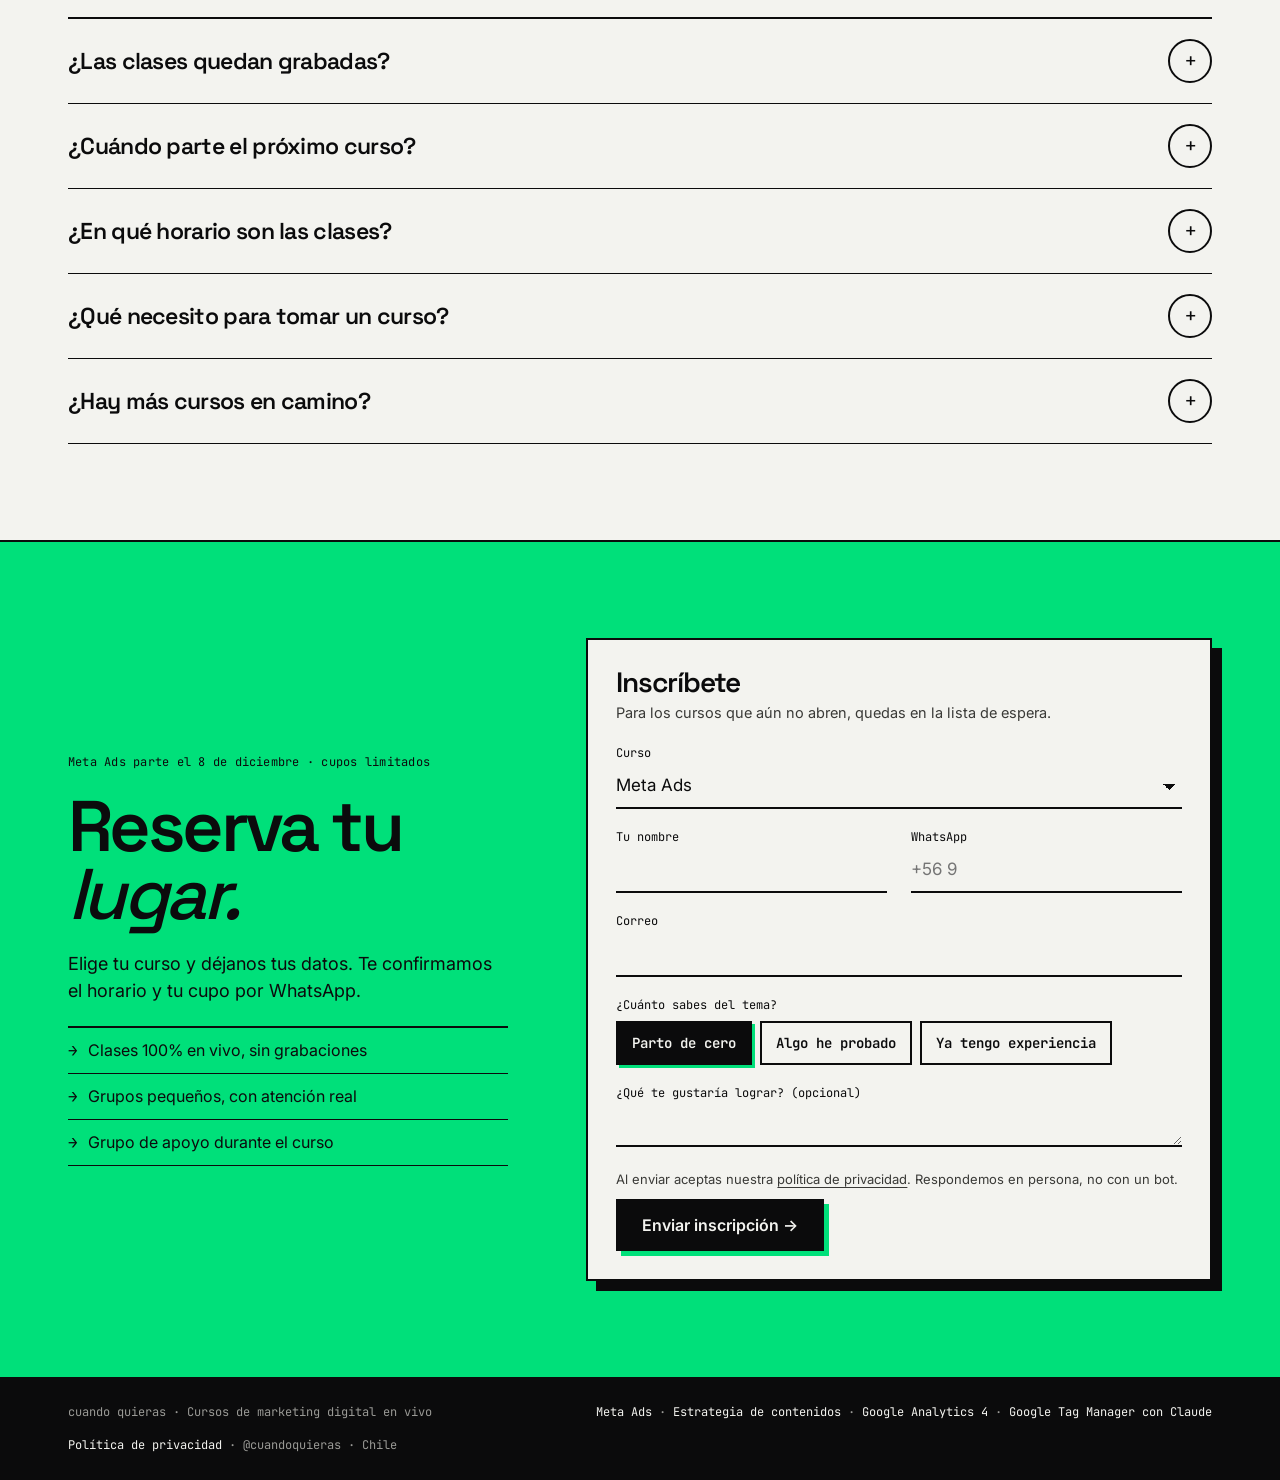
==== commit 9c90fc56: "Página de política de privacidad (/privacidad), link en footer y en formularios Co-Authored-By: Clau" ====
--- a/index.html
+++ b/index.html
@@ -195,7 +195,7 @@
 <input type="hidden" name="_template" value="table">
 <input type="text" name="_honey" style="display:none" tabindex="-1" autocomplete="off" aria-hidden="true">
 <p class="err" role="alert" hidden></p>
-<div class="form-end"><small>Respondemos en persona, no con un bot.</small><button type="submit" class="btn btn-ink">Enviar inscripción →</button></div>
+<div class="form-end"><small>Al enviar aceptas nuestra <a href="/privacidad" target="_blank" rel="noopener" style="text-decoration:underline;text-underline-offset:3px">política de privacidad</a>. Respondemos en persona, no con un bot.</small><button type="submit" class="btn btn-ink">Enviar inscripción →</button></div>
 </form>
 <div class="done" hidden>
 <span class="mono">Recibido ✓</span>
@@ -212,7 +212,7 @@
 <div class="wrap">
 <span>cuando quieras · Cursos de marketing digital en vivo</span>
 <span><a href="/meta-ads">Meta Ads</a> · <a href="/estrategia-de-contenidos">Estrategia de contenidos</a> · <a href="/google-analytics">Google Analytics 4</a> · <a href="/google-tag-manager">Google Tag Manager con Claude</a></span>
-<span>@cuandoquieras · Chile</span>
+<span><a href="/privacidad">Política de privacidad</a> · @cuandoquieras · Chile</span>
 </div>
 </footer>
 <script src="/main.js" defer></script>
--- a/styles.css
+++ b/styles.css
@@ -473,3 +473,42 @@
 /* Ilustración de marca en la videollamada */
 .p.host .host-art{position:absolute;inset:0;width:100%;height:100%}
 .host-pulse{animation:pulse 1.8s ease-out infinite;transform-origin:50px 50px}
+
+/* Llamado compacto en el hero de cada curso */
+.hcall{display:grid;grid-template-columns:minmax(0,1fr) auto;gap:16px;align-items:center;max-width:560px;padding:18px 18px 18px 20px;background:var(--ink);color:var(--paper);text-decoration:none;border:2px solid var(--ink);box-shadow:6px 6px 0 var(--paper);transition:transform .15s,box-shadow .15s}
+.hcall-t{font-family:var(--display);font-weight:600;font-size:clamp(19px,1.8vw,23px);letter-spacing:-.03em;line-height:1.15}
+.hcall-arr{width:48px;height:48px;border-radius:50%;background:var(--c);color:var(--ink);display:flex;align-items:center;justify-content:center;font-size:20px;animation:nudge 1.6s ease-in-out infinite}
+@media (hover:hover){.hcall:hover{transform:translate(-2px,-2px);box-shadow:8px 8px 0 var(--paper)}}
+.hcall:active{transform:translate(2px,2px)}
+@media (max-width:600px){.hcall{padding:16px;gap:12px}.hcall-t{font-size:18px}.hcall-arr{width:42px;height:42px}}
+
+/* ================= Página legal (privacidad) ================= */
+.legal-hero{background:var(--green);border-bottom:2px solid var(--ink)}
+.legal-hero .wrap{padding-top:64px;padding-bottom:64px;display:flex;flex-direction:column;gap:20px}
+.legal-hero h1{font-size:clamp(44px,6vw,88px)}
+.legal-hero p{margin:0;max-width:620px;font-size:18px;line-height:1.5}
+.legal{display:grid;grid-template-columns:240px minmax(0,1fr);gap:56px;padding-top:64px;padding-bottom:96px;align-items:start}
+.legal-toc{position:sticky;top:90px;display:flex;flex-direction:column;gap:12px}
+.legal-toc ol{margin:0;padding:0;list-style:none;border-top:2px solid var(--ink)}
+.legal-toc li{border-bottom:1px solid #D7D7D1}
+.legal-toc a{display:flex;align-items:center;min-height:44px;font-size:14.5px;font-weight:500;text-decoration:none}
+@media (hover:hover){.legal-toc a:hover{text-decoration:underline;text-underline-offset:4px}}
+.legal-body{max-width:720px;display:flex;flex-direction:column}
+.legal-sec{padding:32px 0;border-top:2px solid var(--ink)}
+.legal-sec:first-child{padding-top:0;border-top:0}
+.legal-sec h2{margin:0 0 16px;display:flex;align-items:baseline;gap:14px;font-family:var(--display);font-weight:600;font-size:clamp(24px,2.4vw,30px);letter-spacing:-.035em;line-height:1.15}
+.legal-sec h2 .mono{color:#00A85A;font-size:13px;flex-shrink:0}
+.legal-sec p,.legal-sec li{font-size:16.5px;line-height:1.65;color:var(--muted)}
+.legal-sec p{margin:0 0 12px}
+.legal-sec ul{margin:0 0 12px;padding-left:20px;display:flex;flex-direction:column;gap:6px}
+.legal-sec b{color:var(--ink)}
+.legal-sec a{font-weight:600;text-underline-offset:3px}
+.legal-contact{margin-top:24px;background:var(--ink);color:var(--paper);padding:28px;display:flex;flex-direction:column;gap:8px;box-shadow:8px 8px 0 var(--green)}
+.legal-contact b{font-family:var(--display);font-size:26px;letter-spacing:-.03em}
+.legal-contact span{color:var(--soft)}
+.legal-actions{display:flex;flex-wrap:wrap;gap:12px 24px;align-items:center;margin-top:10px}
+.legal-contact .btn-ink{background:var(--green);color:var(--ink);border-color:var(--green);box-shadow:none}
+.legal-contact .link{color:var(--paper)}
+.form-end small a{display:inline}
+@media (max-width:900px){.legal{grid-template-columns:1fr;gap:32px;padding-top:40px}.legal-toc{position:static}}
+@media (max-width:600px){.legal-hero .wrap{padding-top:40px;padding-bottom:44px}.legal-contact{padding:22px 18px;box-shadow:6px 6px 0 var(--green)}.legal{padding-bottom:64px}}
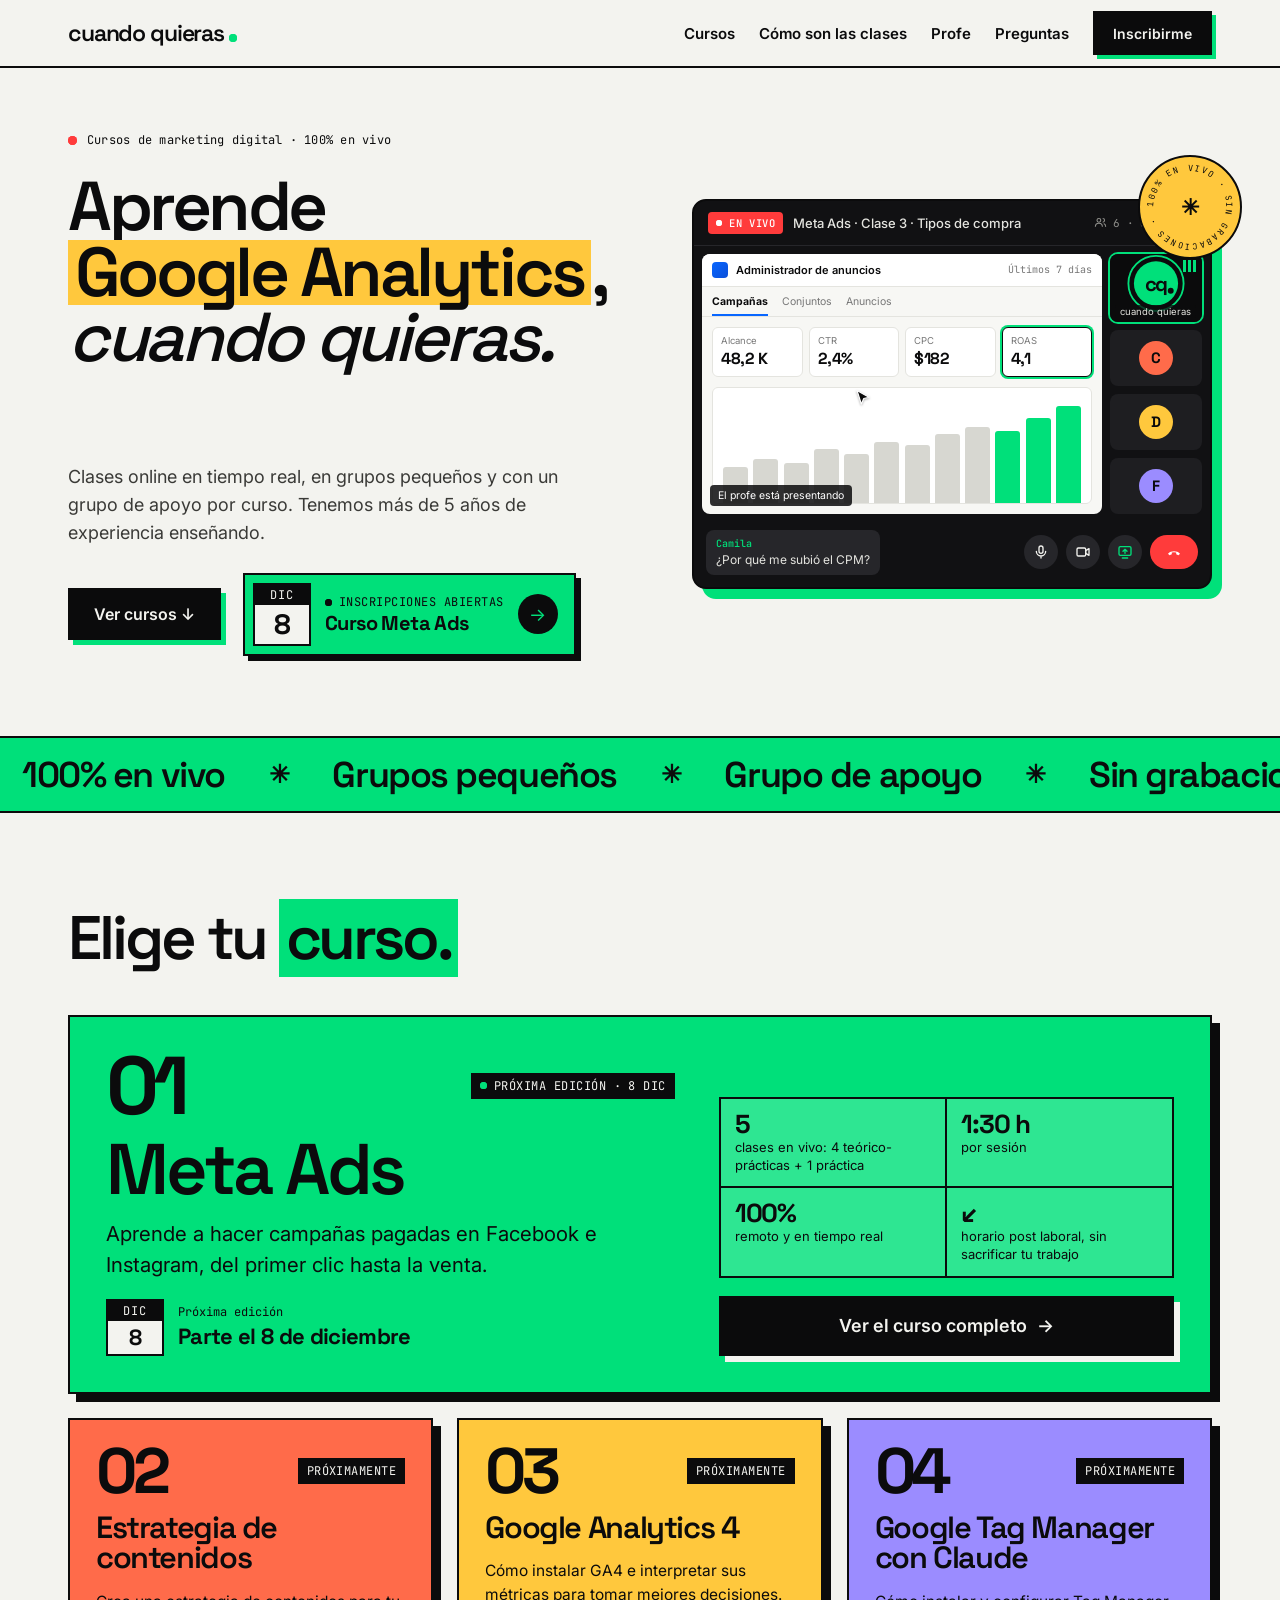
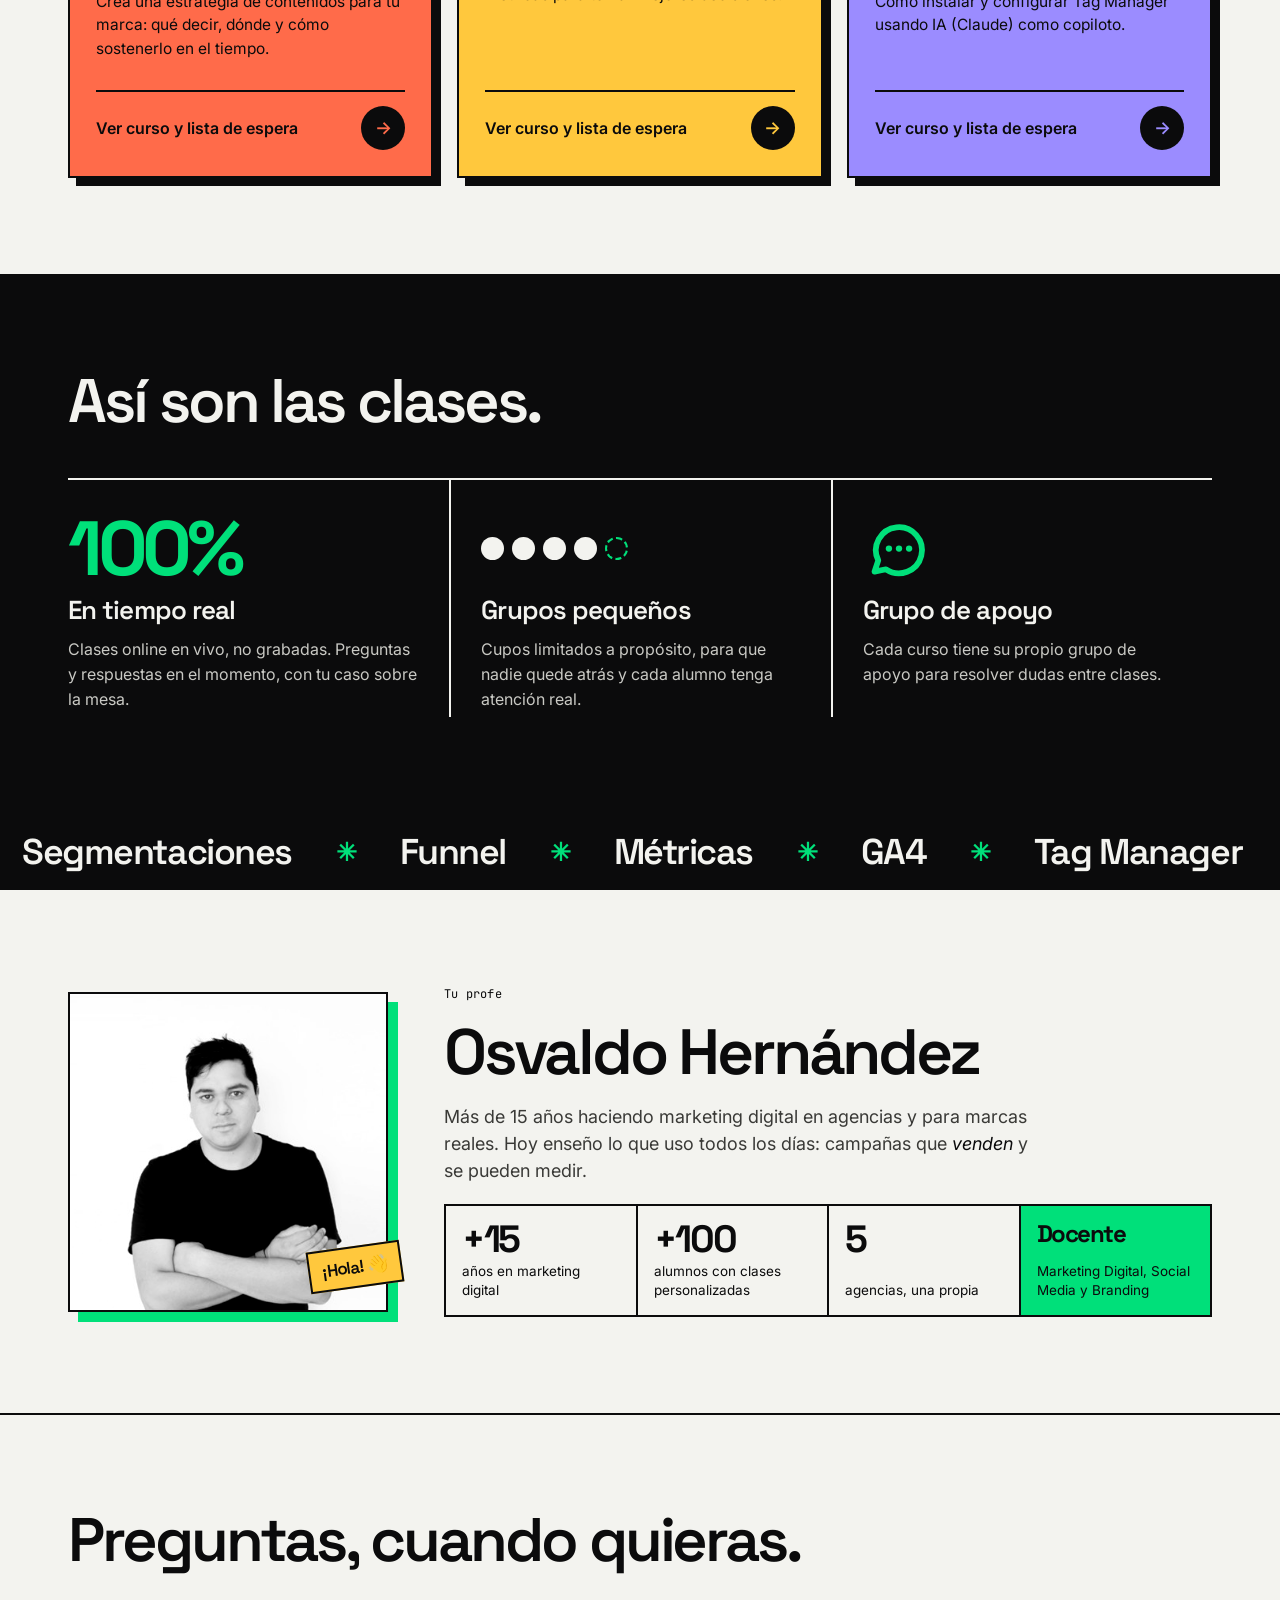
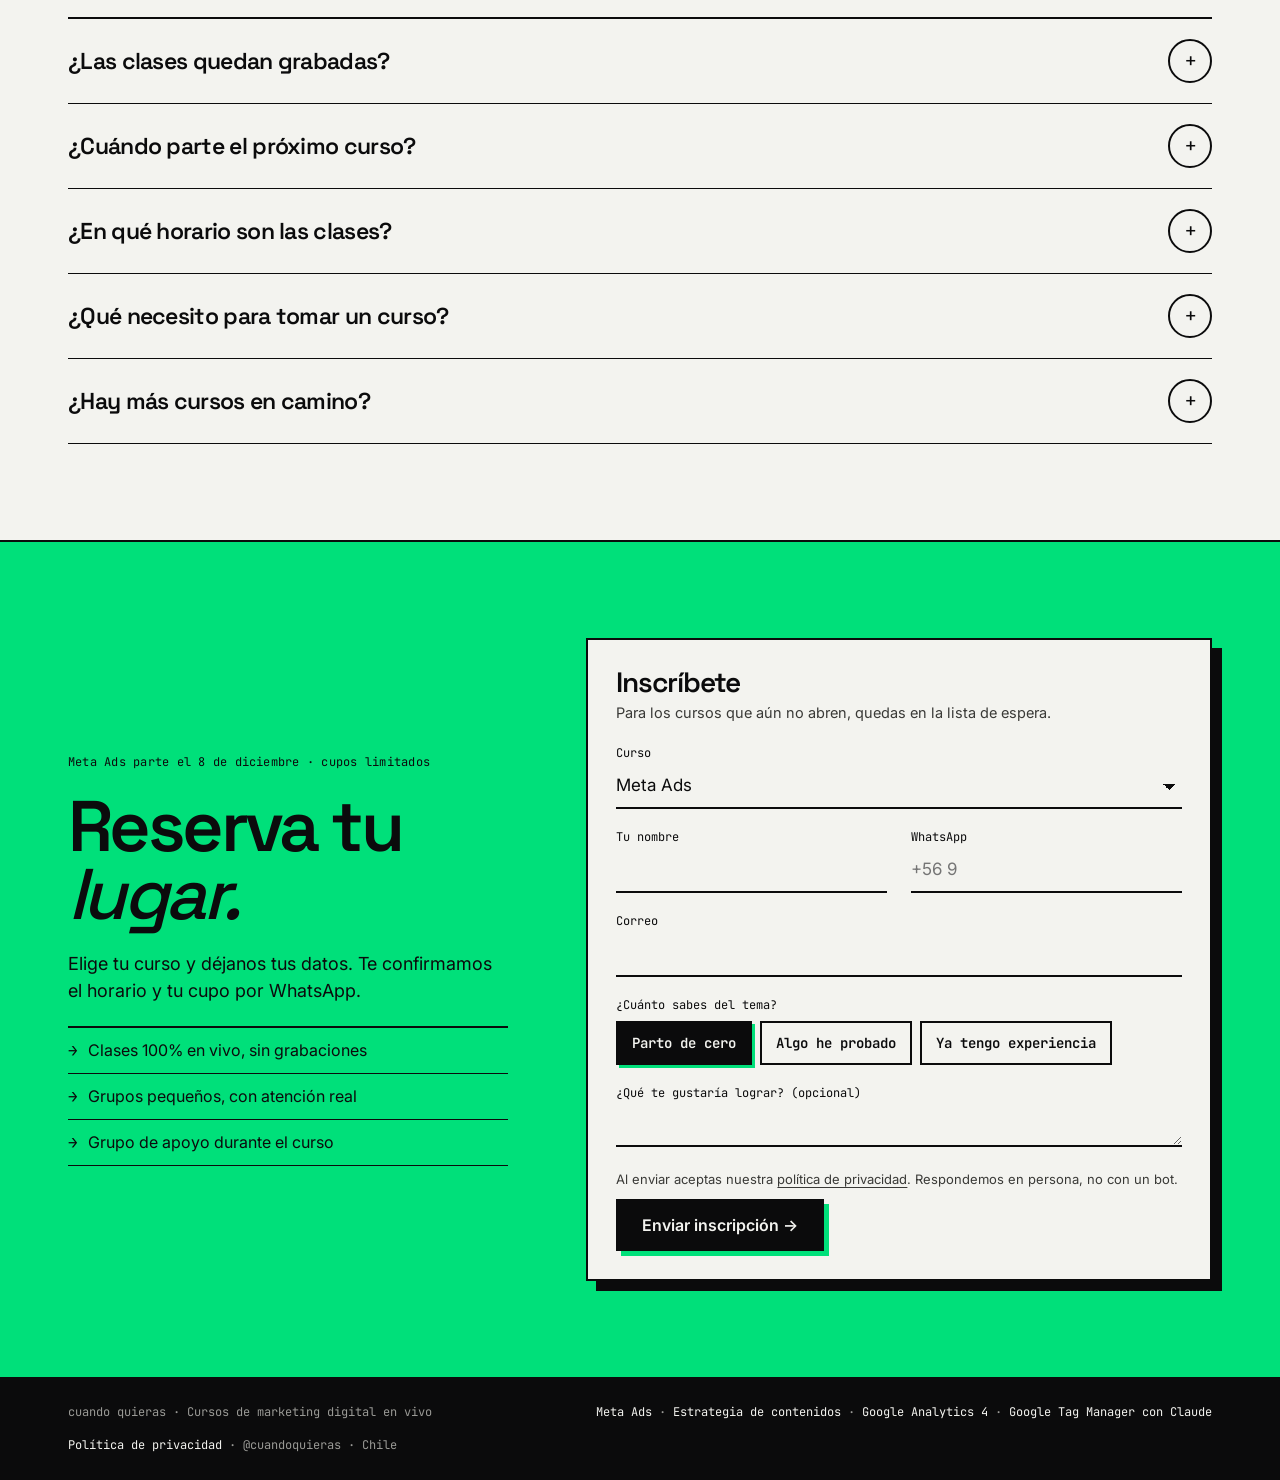
==== commit d4155dd6: "Quita la palabra 'densas' del sitio Co-Authored-By: Claude Opus 5.5 <noreply@anthropic.com> Claude-S" ====
--- a/index.html
+++ b/index.html
@@ -27,13 +27,13 @@
 <meta name="viewport" content="width=device-width, initial-scale=1, viewport-fit=cover">
 <title>cuando quieras — Cursos de marketing digital 100% en vivo</title>
 <meta name="description" content="Cursos de Meta Ads, Google Analytics, Tag Manager y estrategia de contenidos. Clases 100% en vivo, en grupos pequeños y con grupo de apoyo.">
-<link rel="canonical" href="https://www.cuandoquieras.website/">
+<link rel="canonical" href="https://www.cuandoquieras.cl/">
 <meta name="theme-color" content="#F3F3EF">
 <meta property="og:type" content="website">
 <meta property="og:title" content="cuando quieras — Cursos de marketing digital 100% en vivo">
 <meta property="og:description" content="Cursos de Meta Ads, Google Analytics, Tag Manager y estrategia de contenidos. Clases 100% en vivo, en grupos pequeños y con grupo de apoyo.">
-<meta property="og:url" content="https://www.cuandoquieras.website/">
-<meta property="og:image" content="https://www.cuandoquieras.website/og-image.png">
+<meta property="og:url" content="https://www.cuandoquieras.cl/">
+<meta property="og:image" content="https://www.cuandoquieras.cl/og-image.png">
 <meta property="og:locale" content="es_CL">
 <meta name="twitter:card" content="summary_large_image">
 <link rel="icon" type="image/png" sizes="64x64" href="/favicon.png">
@@ -108,7 +108,7 @@
 <div class="when"><span class="cal"><b>8</b><small>DIC</small></span><span><small>Próxima edición</small><b>Parte el 8 de diciembre</b></span></div>
 </div>
 <div class="feat-r">
-<div class="feat-facts"><div><b>5</b><span>clases en vivo: 4 teórico-prácticas + 1 práctica</span></div><div><b>1:30 h</b><span>por sesión. Clases densas, no relleno</span></div><div><b>100%</b><span>remoto y en tiempo real</span></div><div><b>↙</b><span>horario post laboral, sin sacrificar tu trabajo</span></div></div>
+<div class="feat-facts"><div><b>5</b><span>clases en vivo: 4 teórico-prácticas + 1 práctica</span></div><div><b>1:30 h</b><span>por sesión</span></div><div><b>100%</b><span>remoto y en tiempo real</span></div><div><b>↙</b><span>horario post laboral, sin sacrificar tu trabajo</span></div></div>
 <span class="btn btn-ink feat-cta">Ver el curso completo <span aria-hidden="true">→</span></span>
 </div>
 </a>
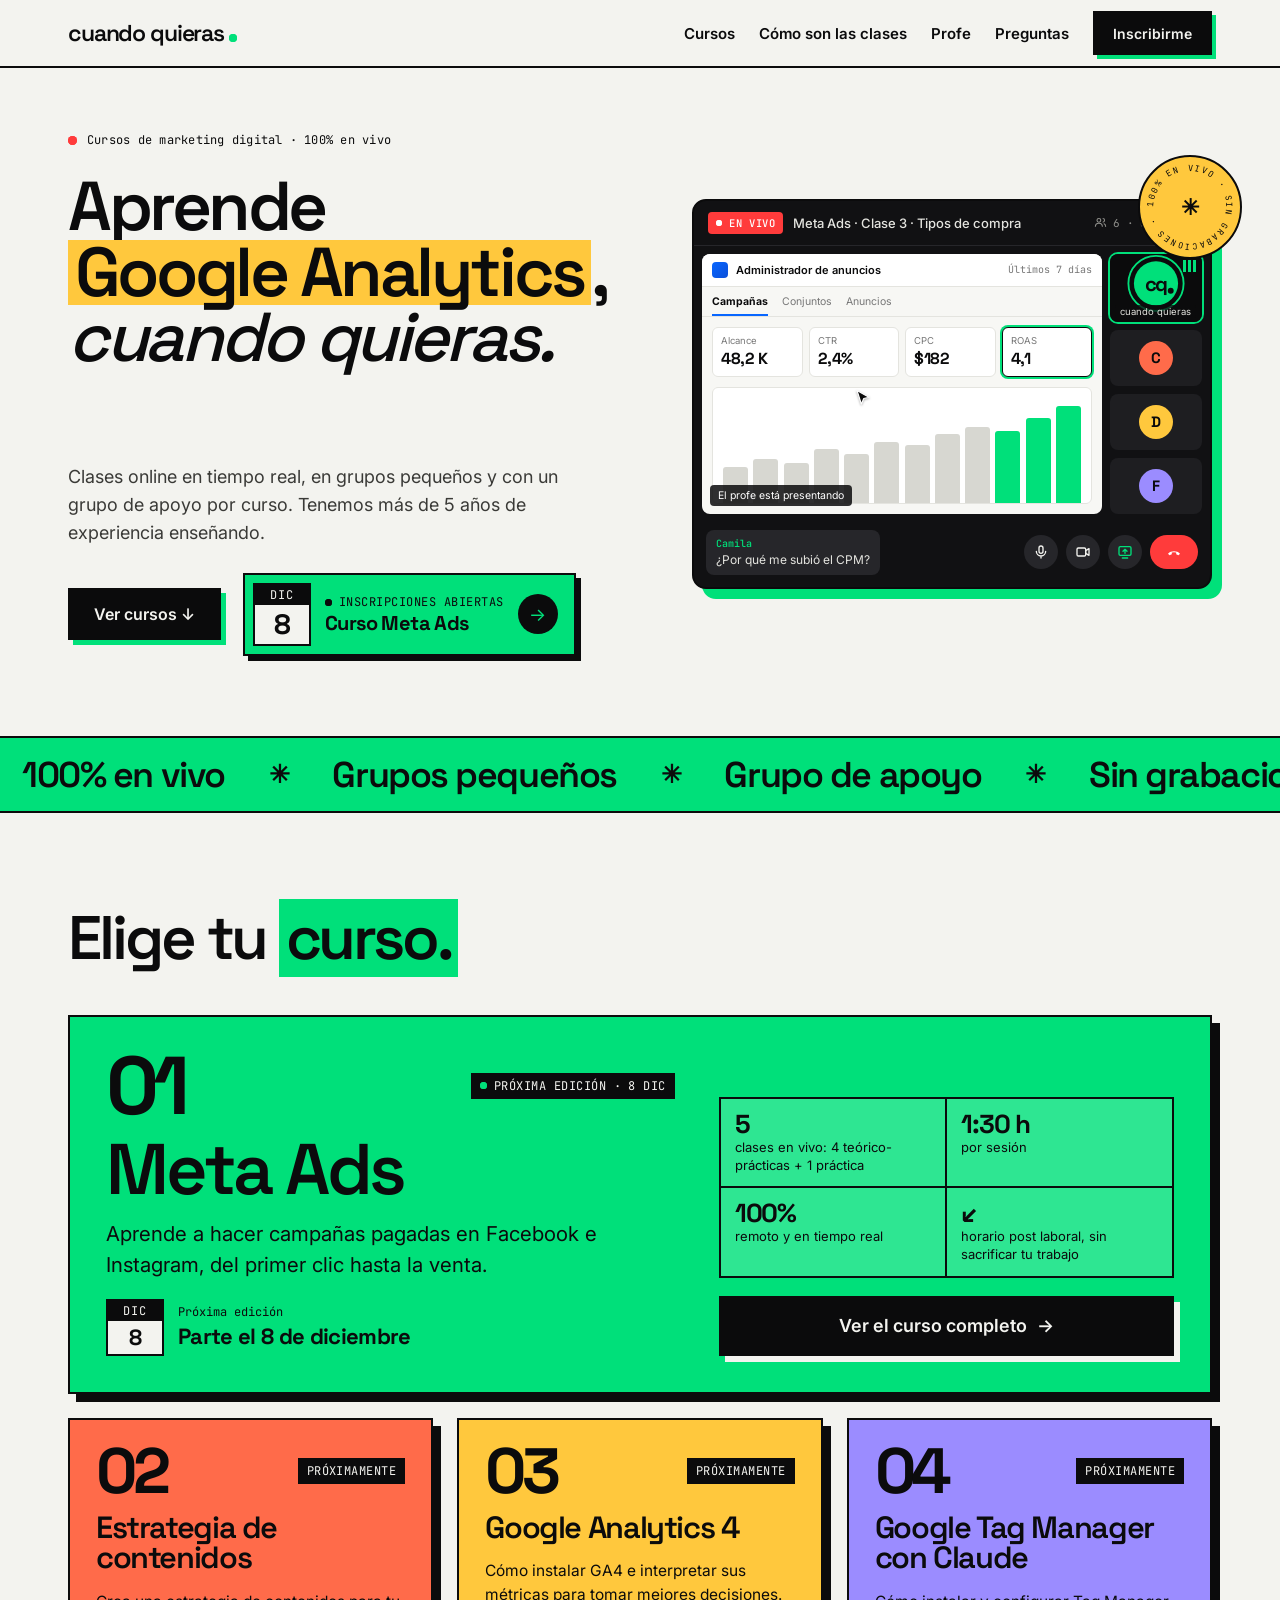
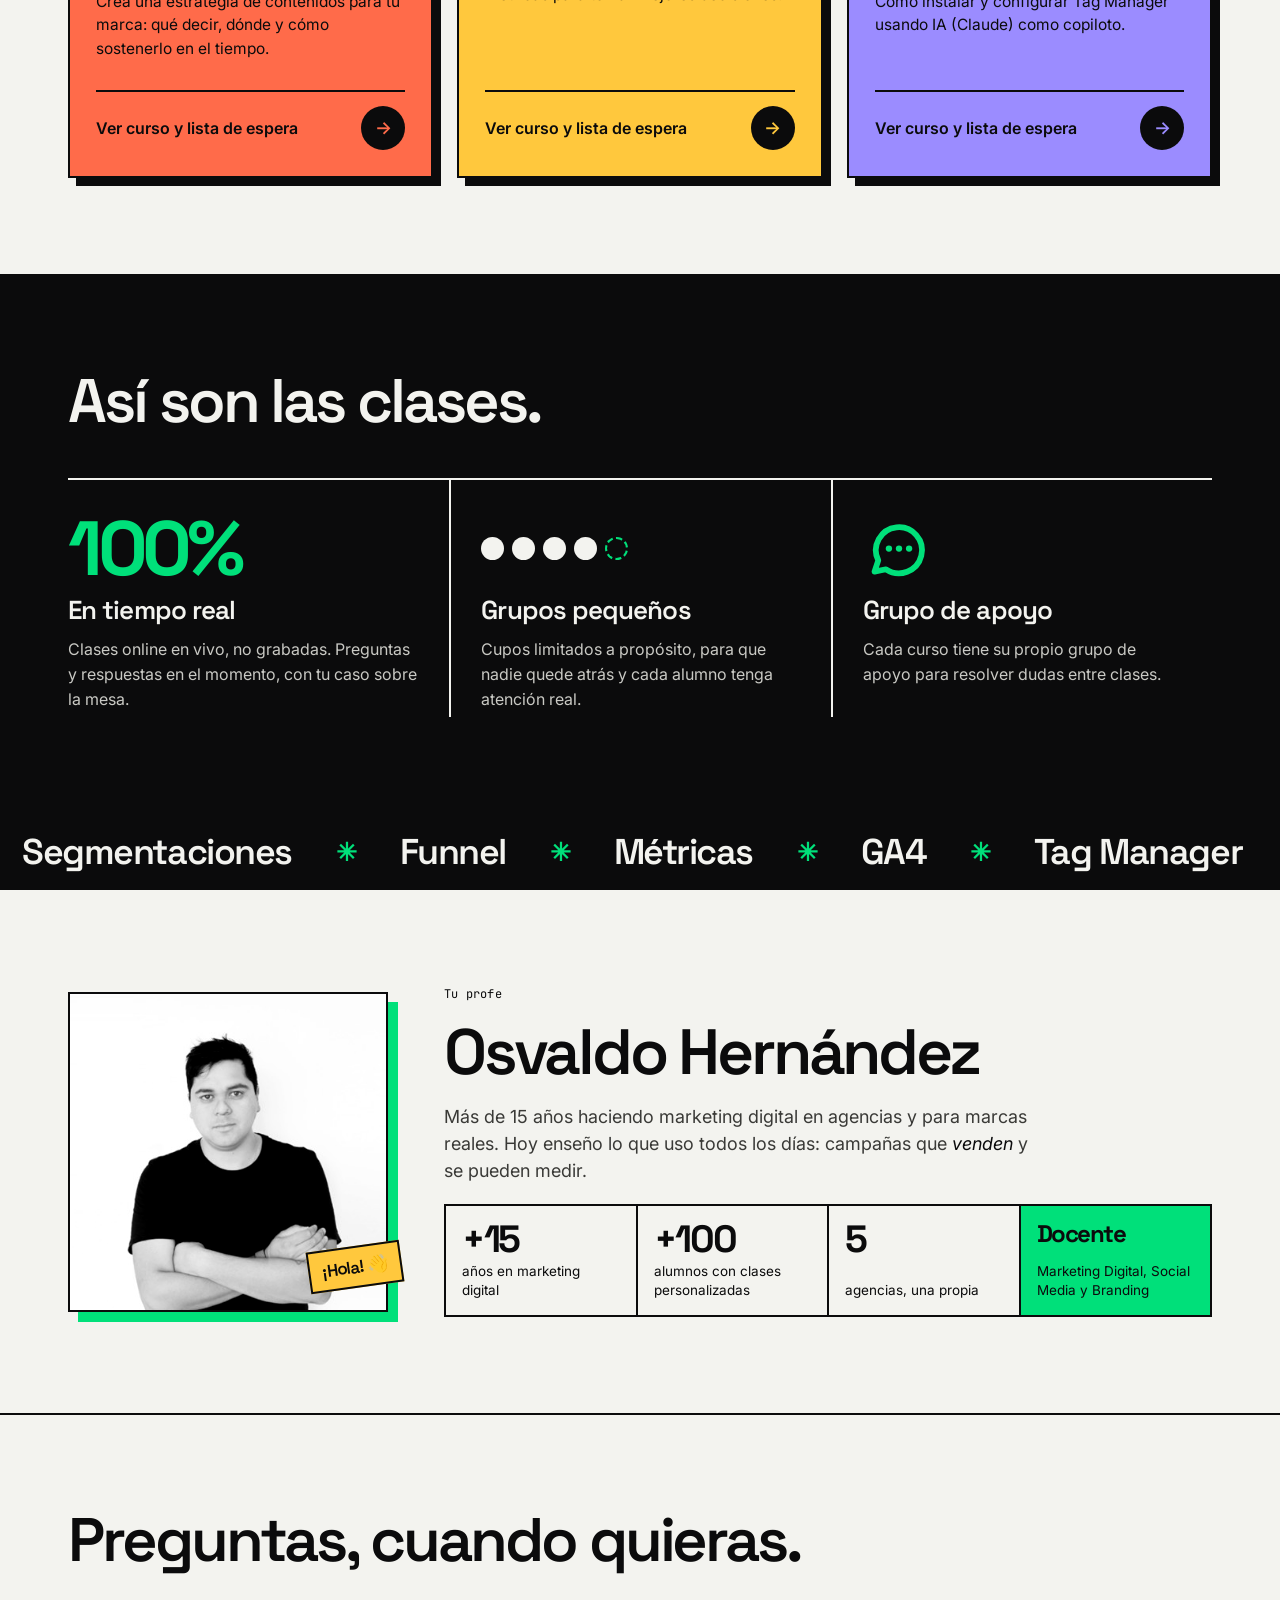
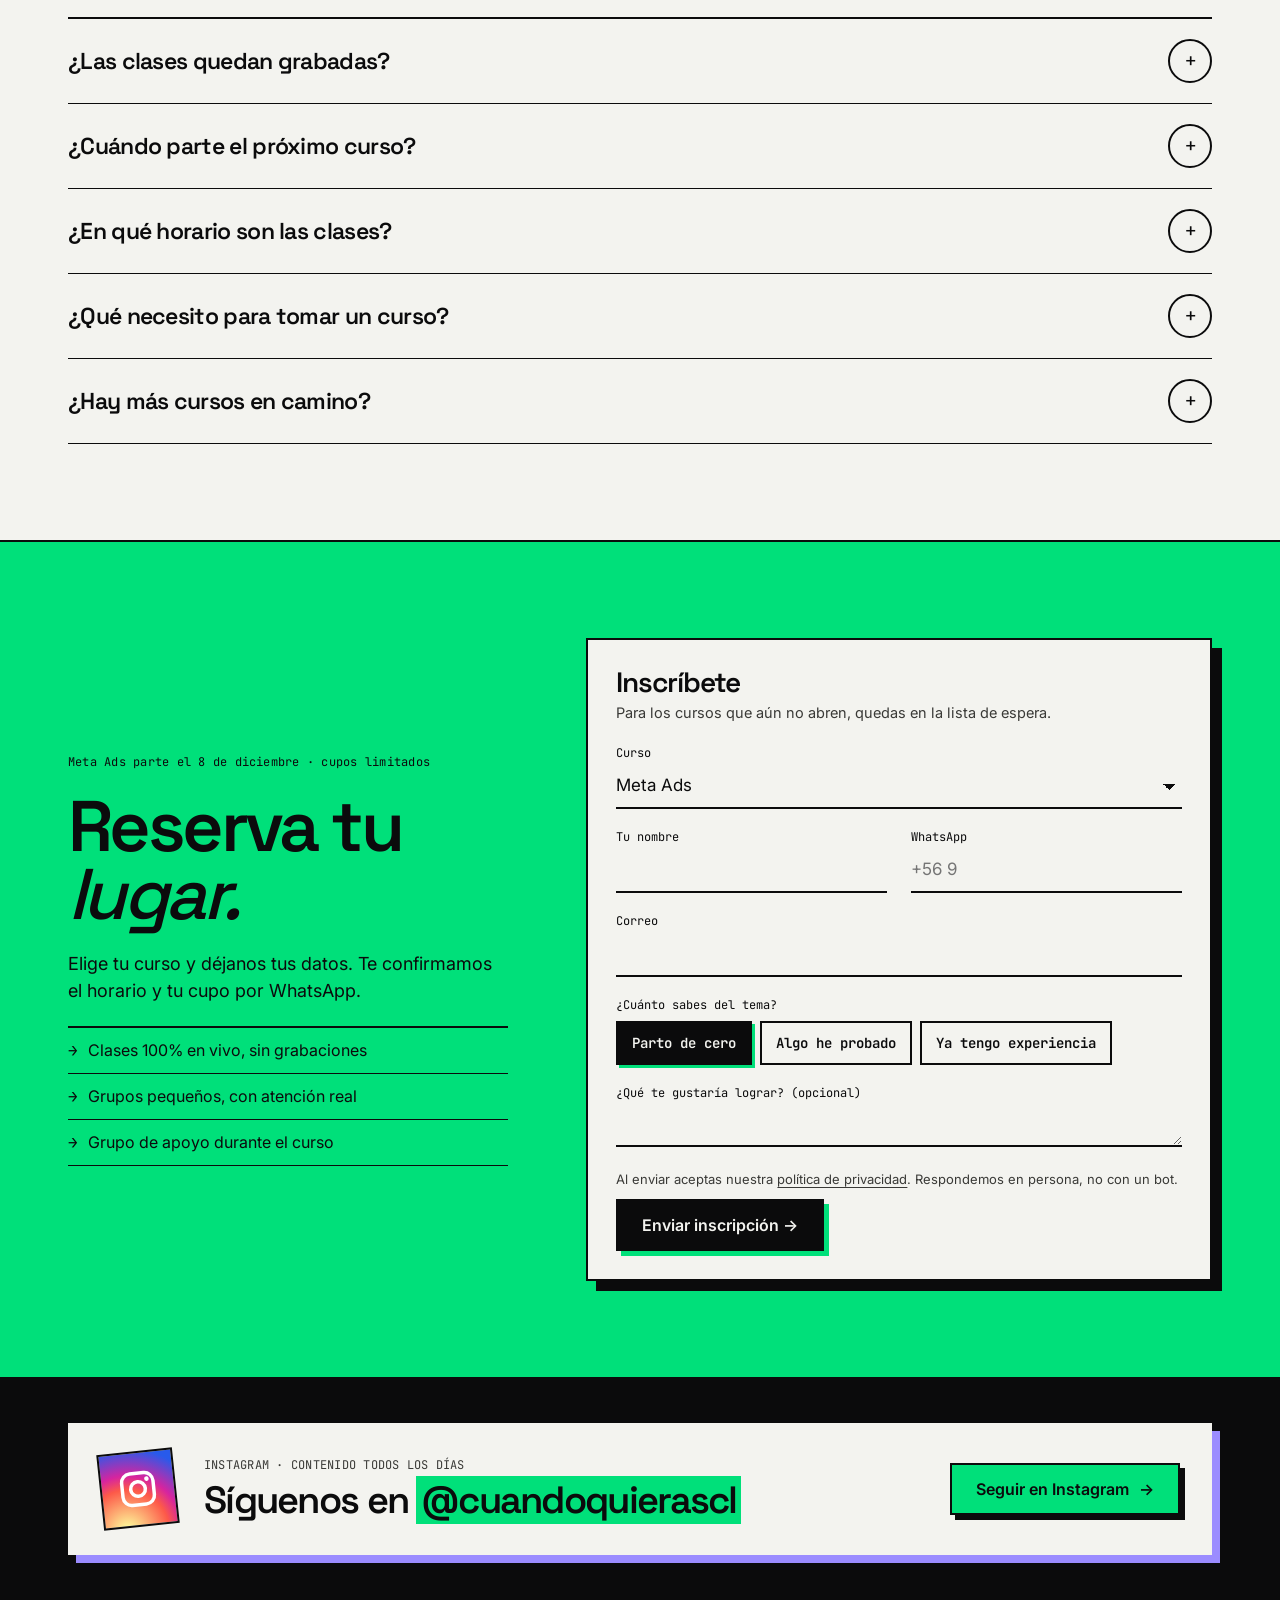
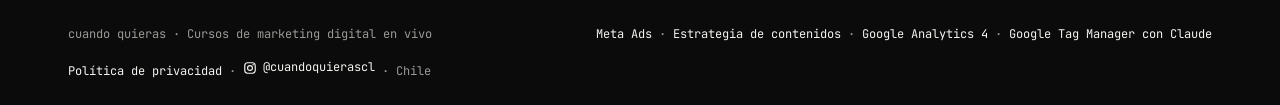
==== commit d9784986: "Instagram @cuandoquierascl: banda destacada antes del footer y link en el footer - Banda con ícono d" ====
--- a/index.html
+++ b/index.html
@@ -208,11 +208,20 @@
 </section>
 </main>
 <a href="https://wa.me/56951179298?text=Hola%2C%20quiero%20informaci%C3%B3n%20sobre%20los%20cursos%20de%20cuando%20quieras" target="_blank" rel="noopener" class="wa off" data-ubicacion="boton_flotante" aria-label="Escríbenos por WhatsApp"><span class="dot"></span><svg width="20" height="20" viewBox="0 0 24 24" fill="none" aria-hidden="true"><path d="M4 20l1.3-3.9A8 8 0 1 1 8 19.2L4 20z" stroke="currentColor" stroke-width="1.8" stroke-linejoin="round"/><path d="M9 10.5c.5 1.6 1.9 3 3.5 3.5l1.2-1.1 2 .9c-.2 1.1-1.1 1.7-2.1 1.6A6.5 6.5 0 0 1 7.6 9.4c-.1-1 .5-1.9 1.6-2.1l.9 2-1.1 1.2z" fill="currentColor"/></svg><span class="wa-t">WhatsApp</span></a>
+<section class="igband" aria-label="Instagram de cuando quieras">
+<div class="wrap">
+<a href="https://www.instagram.com/cuandoquierascl/" target="_blank" rel="noopener" class="ig-card" data-ubicacion="banda_instagram">
+<span class="ig-tile"><svg viewBox="0 0 24 24" fill="none" aria-hidden="true"><rect x="3" y="3" width="18" height="18" rx="5" stroke="currentColor" stroke-width="2"/><circle cx="12" cy="12" r="4.2" stroke="currentColor" stroke-width="2"/><circle cx="17.4" cy="6.6" r="1.3" fill="currentColor"/></svg></span>
+<span class="ig-txt"><span class="mono ig-kick">Instagram · contenido todos los días</span><b class="ig-h">Síguenos en <span class="ig-handle">@cuandoquierascl</span></b></span>
+<span class="btn btn-c ig-btn">Seguir en Instagram <span aria-hidden="true">→</span></span>
+</a>
+</div>
+</section>
 <footer class="foot">
 <div class="wrap">
 <span>cuando quieras · Cursos de marketing digital en vivo</span>
 <span><a href="/meta-ads">Meta Ads</a> · <a href="/estrategia-de-contenidos">Estrategia de contenidos</a> · <a href="/google-analytics">Google Analytics 4</a> · <a href="/google-tag-manager">Google Tag Manager con Claude</a></span>
-<span><a href="/privacidad">Política de privacidad</a> · @cuandoquieras · Chile</span>
+<span><a href="/privacidad">Política de privacidad</a> · <a href="https://www.instagram.com/cuandoquierascl/" target="_blank" rel="noopener" class="foot-ig" data-ubicacion="footer"><svg viewBox="0 0 24 24" fill="none" aria-hidden="true"><rect x="3" y="3" width="18" height="18" rx="5" stroke="currentColor" stroke-width="2"/><circle cx="12" cy="12" r="4.2" stroke="currentColor" stroke-width="2"/><circle cx="17.4" cy="6.6" r="1.3" fill="currentColor"/></svg>@cuandoquierascl</a> · Chile</span>
 </div>
 </footer>
 <script src="/main.js" defer></script>
--- a/styles.css
+++ b/styles.css
@@ -512,3 +512,20 @@
 .form-end small a{display:inline}
 @media (max-width:900px){.legal{grid-template-columns:1fr;gap:32px;padding-top:40px}.legal-toc{position:static}}
 @media (max-width:600px){.legal-hero .wrap{padding-top:40px;padding-bottom:44px}.legal-contact{padding:22px 18px;box-shadow:6px 6px 0 var(--green)}.legal{padding-bottom:64px}}
+
+/* ---------- Instagram ---------- */
+.igband{background:var(--ink);border-bottom:2px solid var(--ink)}
+.igband .wrap{padding-top:44px;padding-bottom:44px}
+.ig-card{display:grid;grid-template-columns:auto 1fr auto;align-items:center;gap:28px;padding:26px 30px;background:var(--paper);color:var(--ink);border:2px solid var(--paper);box-shadow:8px 8px 0 var(--lila);text-decoration:none;transition:transform .15s,box-shadow .15s}
+.ig-tile{width:76px;height:76px;flex:0 0 auto;display:flex;align-items:center;justify-content:center;color:#fff;border:2px solid var(--ink);background:radial-gradient(circle at 30% 107%,#fdf497 0%,#fdf497 5%,#fd5949 45%,#d6249f 60%,#285AEB 90%);transform:rotate(-6deg);animation:float 3.2s ease-in-out infinite;--r:-6deg}
+.ig-tile svg{width:42px;height:42px}
+.ig-txt{display:flex;flex-direction:column;gap:8px;min-width:0}
+.ig-kick{color:var(--muted);text-transform:uppercase}
+.ig-h{font-family:var(--display);font-weight:600;font-size:clamp(24px,3vw,38px);letter-spacing:-.045em;line-height:1.05}
+.ig-handle{background:var(--green);padding:0 .12em;-webkit-box-decoration-break:clone;box-decoration-break:clone}
+.ig-btn{pointer-events:none}
+@media (hover:hover){.ig-card:hover{transform:translate(-3px,-3px);box-shadow:11px 11px 0 var(--lila)}}
+@media (max-width:760px){.ig-card{grid-template-columns:auto 1fr;gap:18px 18px;padding:22px}.ig-tile{width:60px;height:60px}.ig-tile svg{width:32px;height:32px}.ig-btn{grid-column:1/-1;width:100%}}
+@media (prefers-reduced-motion:reduce){.ig-tile{animation:none}}
+.foot-ig{display:inline-flex;align-items:center;gap:6px}
+.foot-ig svg{width:14px;height:14px}
